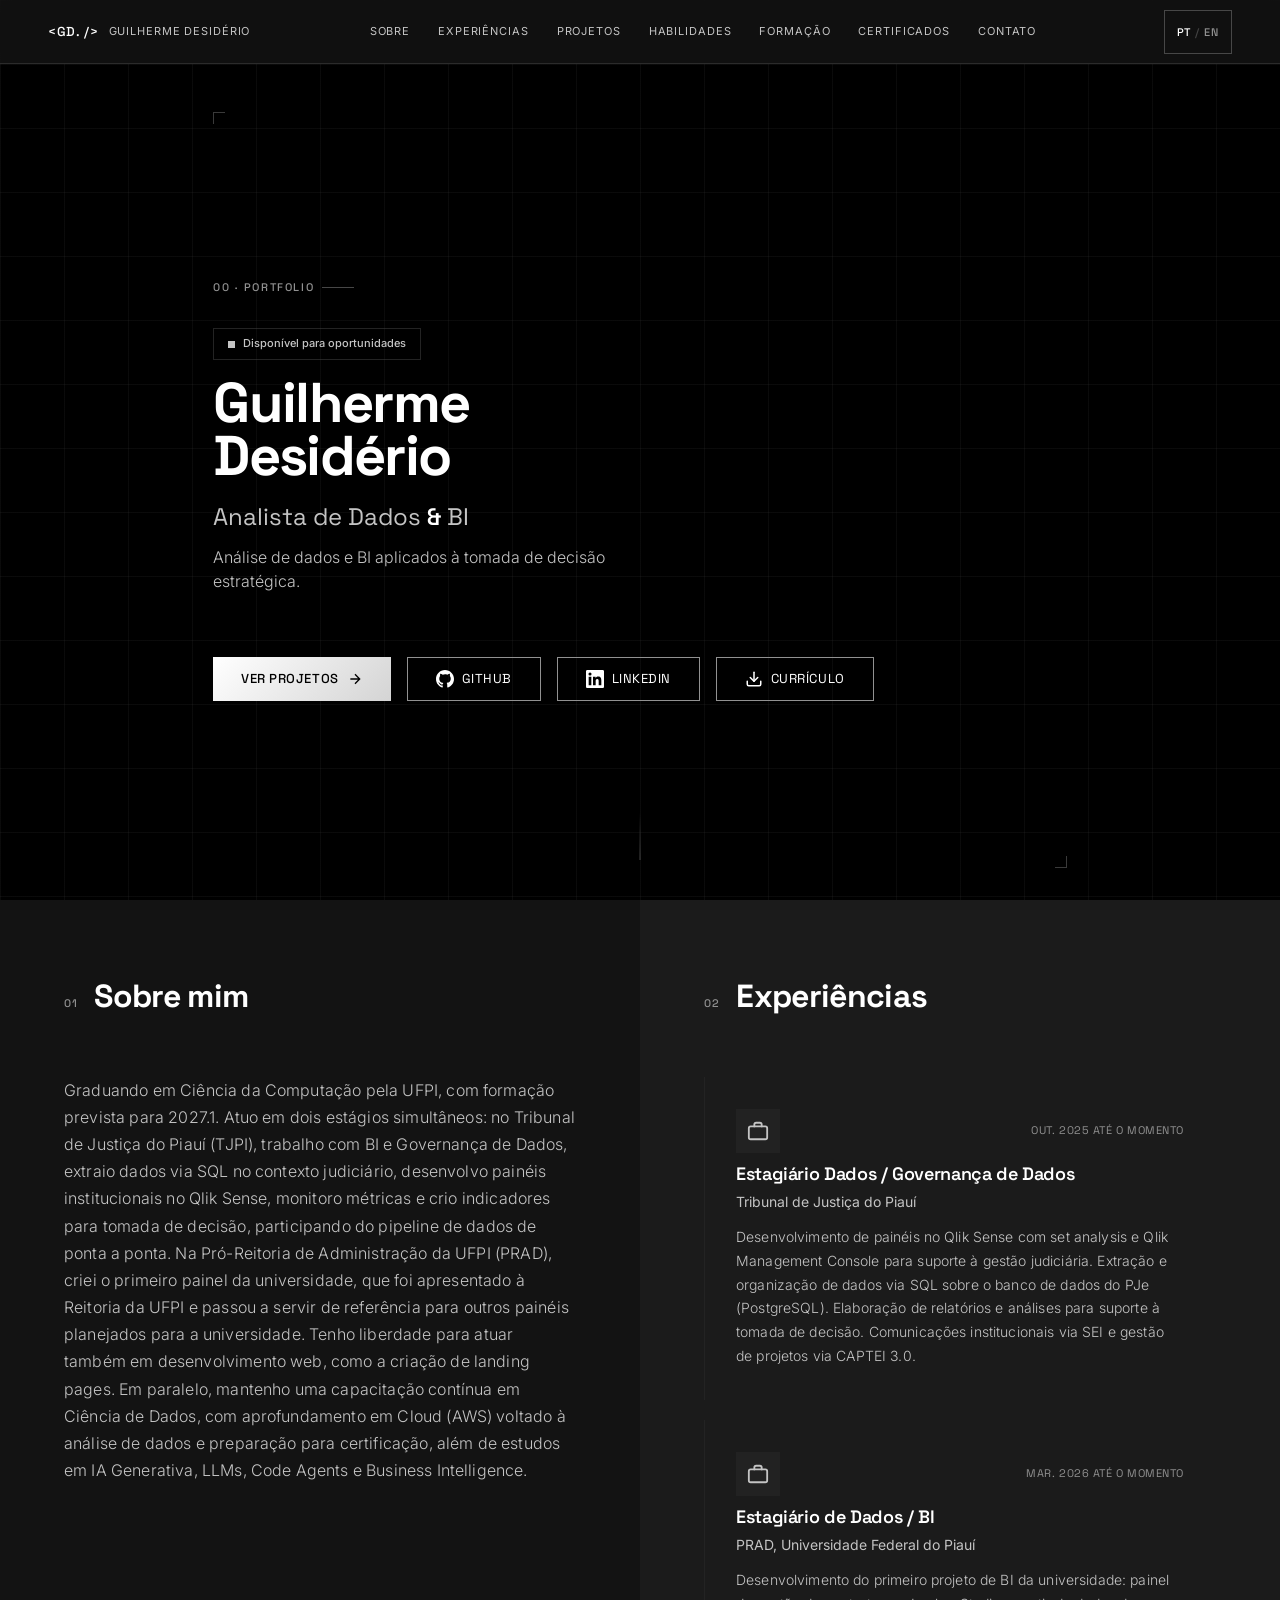
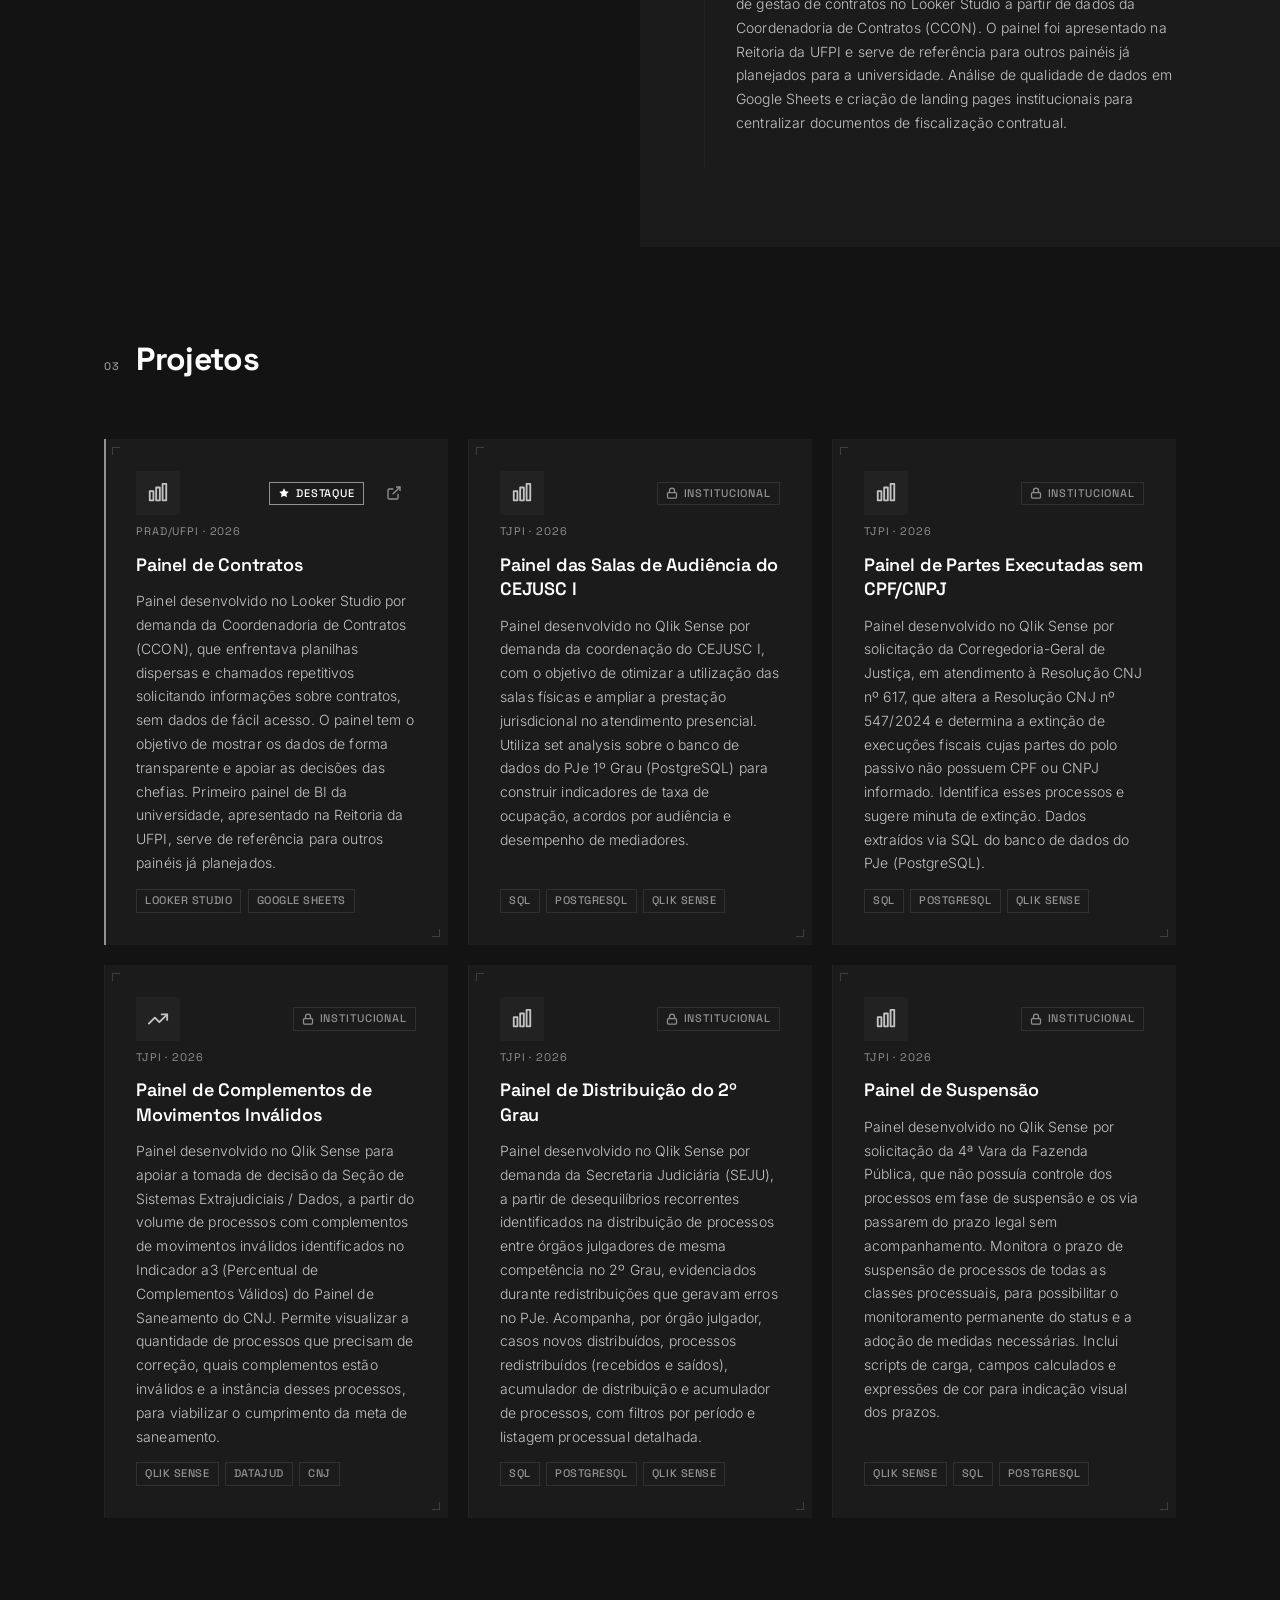
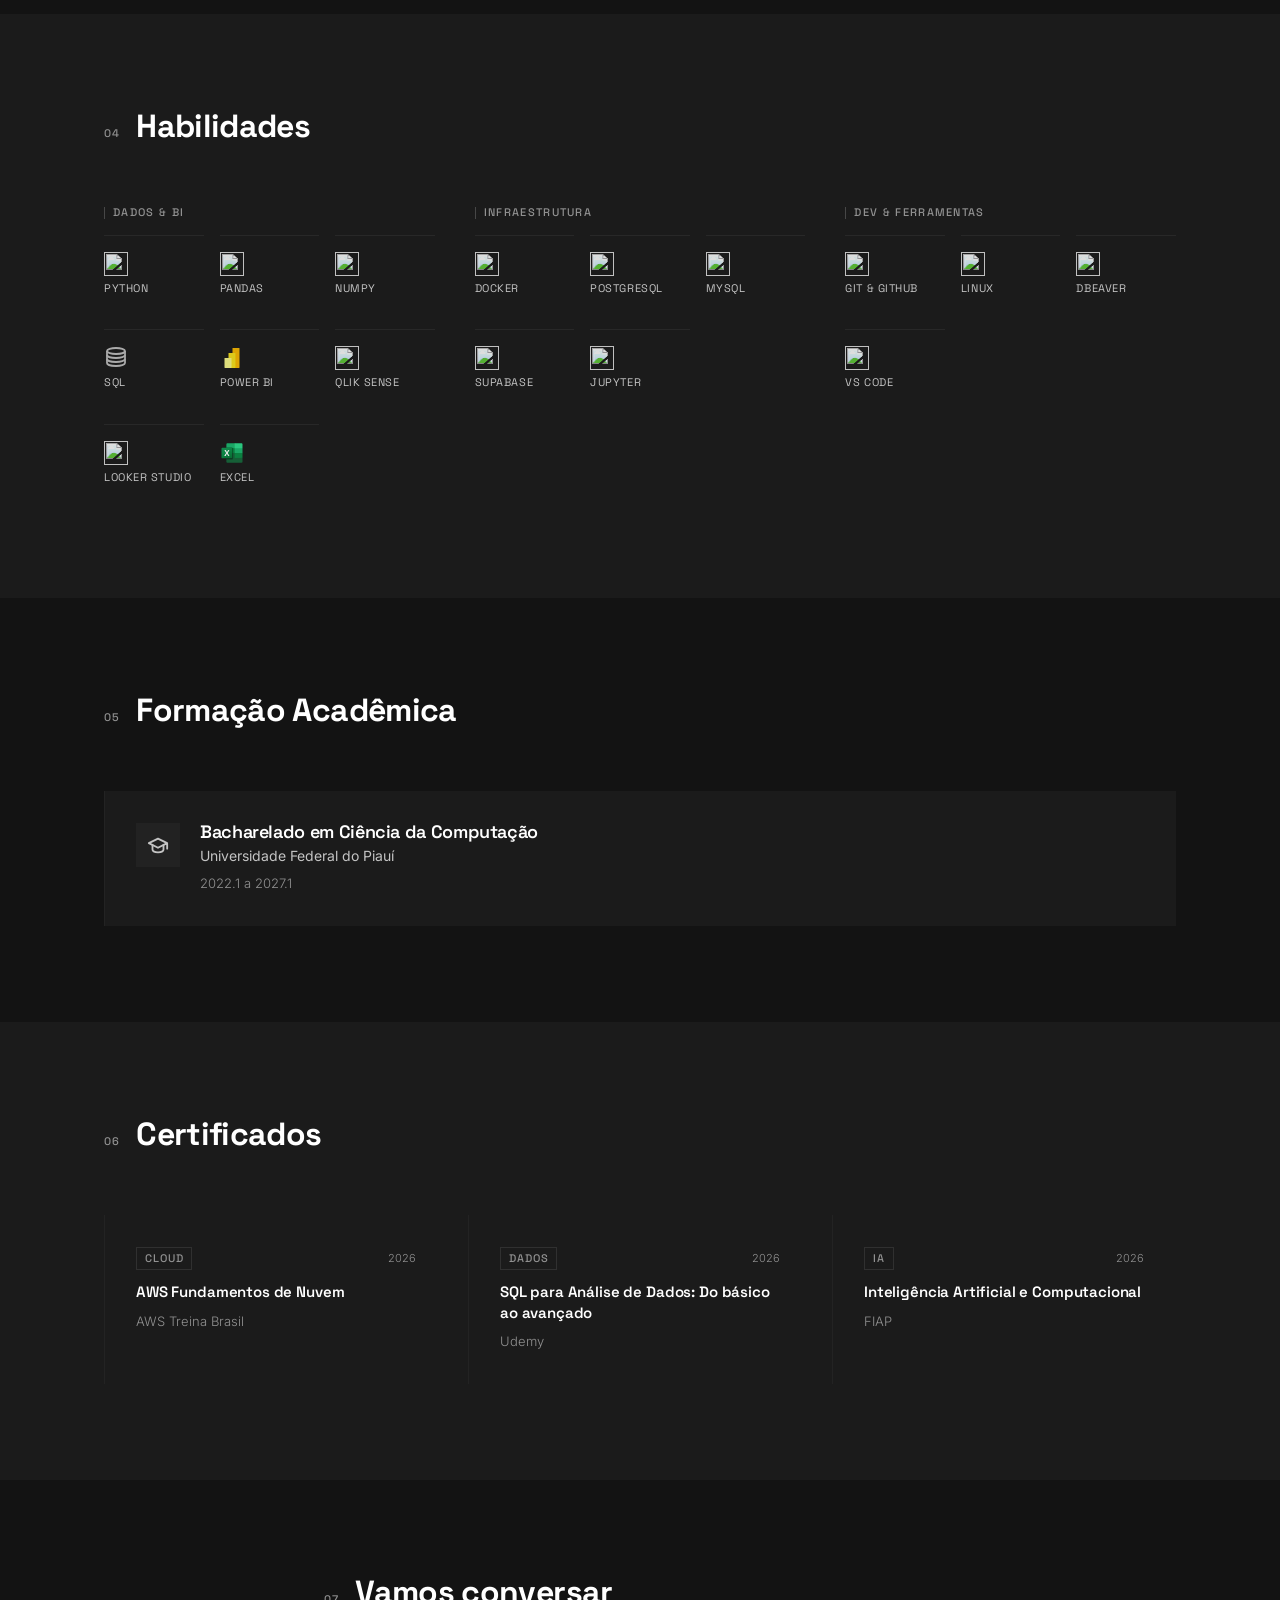
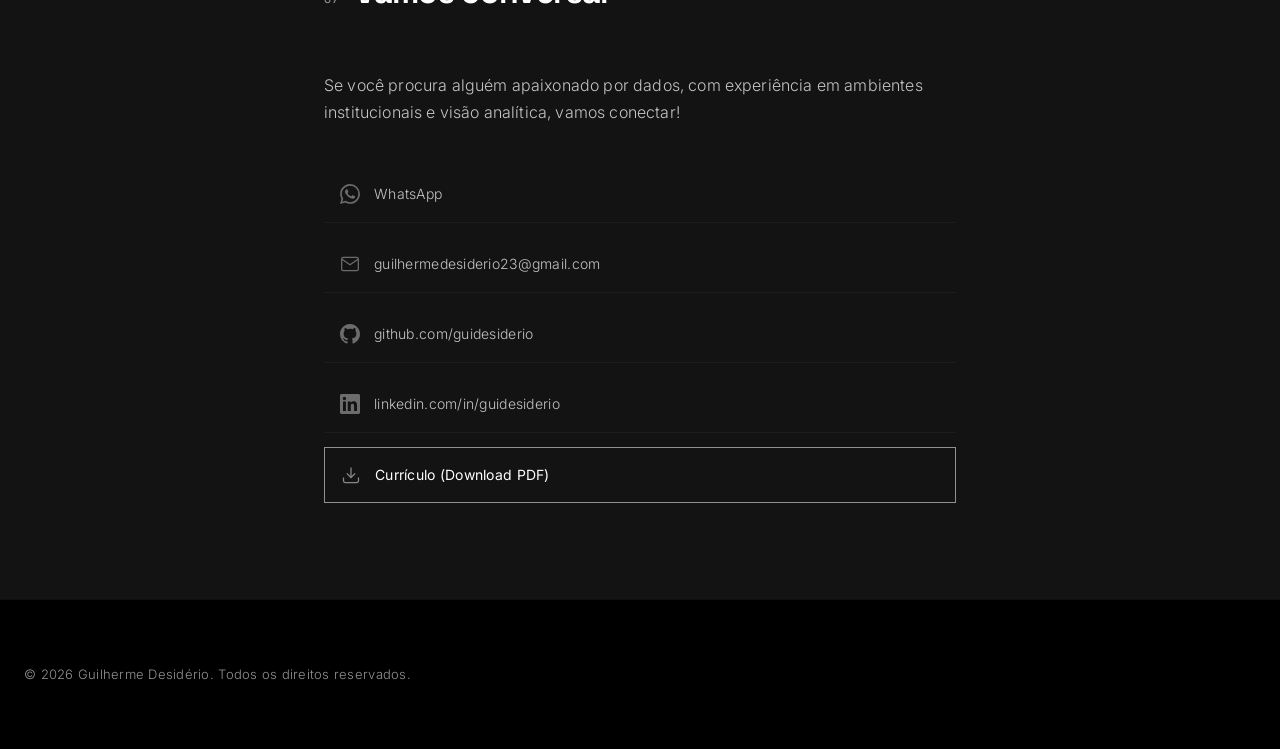
==== index.html @ ff7b204f "content: atualizar painéis, cargos e favicon; sincronizar docs - Reescreve descrições dos cards de p" ====
<!doctype html>
<html lang="pt-BR">
  <head>
    <meta charset="UTF-8" />
    <meta name="viewport" content="width=device-width, initial-scale=1.0" />
    <meta name="color-scheme" content="dark" />
    <title>Guilherme Desidério | Portfólio</title>
    <meta
      name="description"
      content="Portfólio de Guilherme Desidério, Analista de Dados & BI. Estudante de Ciência da Computação na UFPI, com experiência em SQL, Power BI, Qlik Sense, Python e Docker."
    />
    <link rel="canonical" href="https://guidesiderio.github.io" />

    <!-- Open Graph -->
    <meta property="og:type" content="website" />
    <meta property="og:url" content="https://guidesiderio.github.io" />
    <meta property="og:title" content="Guilherme Desidério, Analista de Dados & BI" />
    <meta
      property="og:description"
      content="Portfólio de Guilherme Desidério, Analista de Dados & BI. Experiência em SQL, Power BI, Qlik Sense, Python e Docker."
    />

    <!-- Twitter Card -->
    <meta name="twitter:card" content="summary" />
    <meta name="twitter:title" content="Guilherme Desidério, Analista de Dados & BI" />
    <meta
      name="twitter:description"
      content="Portfólio de Guilherme Desidério, Analista de Dados & BI. Experiência em SQL, Power BI, Qlik Sense, Python e Docker."
    />

    <link rel="icon" href="assets/icons/favicon.svg" type="image/svg+xml" />
    <link rel="stylesheet" href="style.css" />
    <noscript>
      <style>
        .reveal {
          opacity: 1 !important;
          transform: none !important;
        }
      </style>
    </noscript>
    <link rel="preconnect" href="https://fonts.googleapis.com" />
    <link rel="preconnect" href="https://fonts.gstatic.com" crossorigin />
    <link
      href="https://fonts.googleapis.com/css2?family=Space+Grotesk:wght@300;400;500;600;700&family=Inter:wght@300;400;500&display=swap"
      rel="stylesheet"
    />

    <!-- Structured Data -->
    <script type="application/ld+json">
      {
        "@context": "https://schema.org",
        "@type": "Person",
        "name": "Guilherme Desidério",
        "jobTitle": "Analista de Dados & BI",
        "url": "https://guidesiderio.github.io",
        "email": "guilhermedesiderio23@gmail.com",
        "sameAs": ["https://github.com/guidesiderio", "https://www.linkedin.com/in/guidesiderio/"]
      }
    </script>
  </head>
  <body>
    <a
      href="#main"
      class="skip-link"
      data-lang-pt="Pular para o conteúdo"
      data-lang-en="Skip to content"
    >
      Pular para o conteúdo
    </a>

    <!-- SVG SYMBOLS -->
    <svg xmlns="http://www.w3.org/2000/svg" style="display: none">
      <symbol id="icon-github" viewBox="0 0 24 24" fill="currentColor">
        <path
          d="M12 0C5.37 0 0 5.37 0 12c0 5.3 3.438 9.8 8.205 11.385.6.113.82-.258.82-.577v-2.234c-3.338.726-4.033-1.416-4.033-1.416-.546-1.387-1.333-1.756-1.333-1.756-1.089-.745.083-.729.083-.729 1.205.084 1.839 1.237 1.839 1.237 1.07 1.834 2.807 1.304 3.492.997.107-.775.418-1.305.762-1.604-2.665-.305-5.467-1.334-5.467-5.931 0-1.311.469-2.381 1.236-3.221-.124-.303-.535-1.524.117-3.176 0 0 1.008-.322 3.301 1.23A11.509 11.509 0 0 1 12 5.803c1.02.005 2.047.138 3.006.404 2.291-1.552 3.297-1.23 3.297-1.23.653 1.653.242 2.874.118 3.176.77.84 1.235 1.911 1.235 3.221 0 4.609-2.807 5.624-5.479 5.921.43.372.823 1.102.823 2.222v3.293c0 .319.192.694.801.576C20.566 21.797 24 17.3 24 12c0-6.63-5.37-12-12-12z"
        />
      </symbol>
      <symbol id="icon-linkedin" viewBox="0 0 24 24" fill="currentColor">
        <path
          d="M20.447 20.452h-3.554v-5.569c0-1.328-.027-3.037-1.852-3.037-1.853 0-2.136 1.445-2.136 2.939v5.667H9.351V9h3.414v1.561h.046c.477-.9 1.637-1.85 3.37-1.85 3.601 0 4.267 2.37 4.267 5.455v6.286zM5.337 7.433a2.062 2.062 0 0 1-2.063-2.065 2.064 2.064 0 1 1 2.063 2.065zm1.782 13.019H3.555V9h3.564v11.452zM22.225 0H1.771C.792 0 0 .774 0 1.729v20.542C0 23.227.792 24 1.771 24h20.451C23.2 24 24 23.227 24 22.271V1.729C24 .774 23.2 0 22.222 0h.003z"
        />
      </symbol>
    </svg>

    <!-- NAV -->
    <nav class="nav" role="navigation" aria-label="Navegação principal">
      <a href="#hero" class="nav-brand" aria-label="Início">
        <span class="nav-logo-text" aria-hidden="true">&lt;gd.&nbsp;/&gt;</span>
        <span class="nav-name">Guilherme Desidério</span>
      </a>

      <button
        class="nav-menu-btn"
        aria-label="Abrir menu"
        aria-expanded="false"
        aria-controls="nav-links"
      >
        <span class="hamburger" aria-hidden="true">
          <span></span>
          <span></span>
          <span></span>
        </span>
      </button>

      <ul class="nav-links" id="nav-links" role="list">
        <li><a href="#sobre" data-lang-pt="Sobre" data-lang-en="About">Sobre</a></li>
        <li>
          <a href="#experiencias" data-lang-pt="Experiências" data-lang-en="Experience">
            Experiências
          </a>
        </li>
        <li><a href="#projetos" data-lang-pt="Projetos" data-lang-en="Projects">Projetos</a></li>
        <li>
          <a href="#habilidades" data-lang-pt="Habilidades" data-lang-en="Skills">Habilidades</a>
        </li>
        <li><a href="#formacao" data-lang-pt="Formação" data-lang-en="Education">Formação</a></li>
        <li>
          <a href="#certificados" data-lang-pt="Certificados" data-lang-en="Certificates">
            Certificados
          </a>
        </li>
        <li><a href="#contato" data-lang-pt="Contato" data-lang-en="Contact">Contato</a></li>
      </ul>

      <button class="lang-toggle" aria-label="Alternar idioma" id="lang-toggle">
        <span class="lang-option active" data-lang="pt">PT</span>
        <span class="lang-separator">/</span>
        <span class="lang-option" data-lang="en">EN</span>
      </button>
    </nav>

    <div class="nav-overlay" aria-hidden="true"></div>

    <main id="main">
      <!-- HERO -->
      <section class="hero" id="hero">
        <div class="hero-content">
          <div class="viewfinder-corner viewfinder-tl" aria-hidden="true"></div>
          <div class="viewfinder-corner viewfinder-br" aria-hidden="true"></div>
          <span class="coordinate-marker">00 · PORTFOLIO</span>
          <div class="hero-badge">
            <span class="hero-badge-dot"></span>
            <span data-lang-pt="Disponível para oportunidades" data-lang-en="Open to opportunities">
              Disponível para oportunidades
            </span>
          </div>
          <h1 class="hero-name hero-title-anim">
            Guilherme
            <br />
            Desidério
          </h1>
          <p class="hero-role hero-tagline-anim">
            <span data-lang-pt="Analista de Dados" data-lang-en="Data Analyst">
              Analista de Dados
            </span>
            <span class="hero-role-sep">&amp;</span>
            BI
          </p>
          <p
            class="hero-description"
            data-lang-pt="Dados viram decisões. Eu construo o caminho entre eles."
            data-lang-en="Data becomes decisions. I build the path between them."
          >
            Análise de dados e BI aplicados à tomada de decisão estratégica.
          </p>
          <div class="hero-cta hero-actions-anim">
            <a
              href="#projetos"
              class="btn btn-primary"
              data-lang-pt="Ver projetos"
              data-lang-en="View projects"
            >
              Ver projetos
              <svg
                xmlns="http://www.w3.org/2000/svg"
                width="16"
                height="16"
                viewBox="0 0 24 24"
                fill="none"
                stroke="currentColor"
                stroke-width="2"
                aria-hidden="true"
              >
                <path d="M5 12h14M12 5l7 7-7 7" />
              </svg>
            </a>
            <a
              href="https://github.com/guidesiderio"
              target="_blank"
              rel="noopener noreferrer"
              class="btn btn-outline"
            >
              <svg xmlns="http://www.w3.org/2000/svg" width="18" height="18" aria-hidden="true">
                <use href="#icon-github" />
              </svg>
              GitHub
            </a>
            <a
              href="https://www.linkedin.com/in/guidesiderio/"
              target="_blank"
              rel="noopener noreferrer"
              class="btn btn-outline"
            >
              <svg xmlns="http://www.w3.org/2000/svg" width="18" height="18" aria-hidden="true">
                <use href="#icon-linkedin" />
              </svg>
              LinkedIn
            </a>
            <a
              href="assets/curriculum.pdf"
              download="curriculo-guilherme-desiderio.pdf"
              class="btn btn-outline"
            >
              <svg
                xmlns="http://www.w3.org/2000/svg"
                width="18"
                height="18"
                viewBox="0 0 24 24"
                fill="none"
                stroke="currentColor"
                stroke-width="2"
                stroke-linecap="round"
                stroke-linejoin="round"
                aria-hidden="true"
              >
                <path d="M21 15v4a2 2 0 0 1-2 2H5a2 2 0 0 1-2-2v-4" />
                <polyline points="7 10 12 15 17 10" />
                <line x1="12" y1="15" x2="12" y2="3" />
              </svg>
              <span data-lang-pt="Currículo" data-lang-en="Resume">Currículo</span>
            </a>
          </div>
        </div>
        <div class="hero-scroll-hint" aria-hidden="true">
          <span></span>
        </div>
      </section>

      <!-- SOBRE + EXPERIÊNCIAS (side by side) -->
      <div class="about-exp-row">
        <section class="section about-section" id="sobre">
          <div class="container">
            <div class="section-header reveal">
              <span class="section-number">01</span>
              <h2 class="section-title" data-lang-pt="Sobre mim" data-lang-en="About me">
                Sobre mim
              </h2>
            </div>
            <div class="about-grid">
              <div class="about-text reveal">
                <p
                  data-lang-pt="Graduando em Ciência da Computação pela UFPI, com formação prevista para 2027.1. Atuo em dois estágios simultâneos: no Tribunal de Justiça do Piauí (TJPI), trabalho com BI e Governança de Dados, extraio dados via SQL no contexto judiciário, desenvolvo painéis institucionais no Qlik Sense, monitoro métricas e crio indicadores para tomada de decisão, participando do pipeline de dados de ponta a ponta. Na Pró-Reitoria de Administração da UFPI (PRAD), criei o primeiro painel da universidade, que foi apresentado à Reitoria da UFPI e passou a servir de referência para outros painéis planejados para a universidade. Tenho liberdade para atuar também em desenvolvimento web, como a criação de landing pages. Em paralelo, mantenho uma capacitação contínua em Ciência de Dados, com aprofundamento em Cloud (AWS) voltado à análise de dados e preparação para certificação, além de estudos em IA Generativa, LLMs, Code Agents e Business Intelligence."
                  data-lang-en="Computer Science undergraduate at UFPI, graduating in 2027. I hold two concurrent internships: at the Piauí Court of Justice (TJPI), I work with BI and Data Governance, extracting data via SQL in the judicial context, building institutional dashboards in Qlik Sense, monitoring metrics, and creating decision-support indicators across the full data pipeline. At UFPI's Administration Office (PRAD), I built the department's first dashboard, which was presented to the UFPI Rectory and became a reference for other dashboards planned for the university. I also work on web development, including landing pages. Alongside, I continuously upskill in Data Science, with a focus on Cloud (AWS) for data analytics and certification prep, as well as studies in Generative AI, LLMs, Code Agents, and Business Intelligence."
                >
                  Graduando em Ciência da Computação pela UFPI, com formação prevista para 2027.1.
                  Atuo em dois estágios simultâneos: no Tribunal de Justiça do Piauí (TJPI),
                  trabalho com BI e Governança de Dados, extraio dados via SQL no contexto
                  judiciário, desenvolvo painéis institucionais no Qlik Sense, monitoro métricas e
                  crio indicadores para tomada de decisão, participando do pipeline de dados de
                  ponta a ponta. Na Pró-Reitoria de Administração da UFPI (PRAD), criei o primeiro
                  painel da universidade, que foi apresentado à Reitoria da UFPI e passou a servir
                  de referência para outros painéis planejados para a universidade. Tenho liberdade
                  para atuar também em desenvolvimento web, como a criação de landing pages. Em
                  paralelo, mantenho uma capacitação contínua em Ciência de Dados, com
                  aprofundamento em Cloud (AWS) voltado à análise de dados e preparação para
                  certificação, além de estudos em IA Generativa, LLMs, Code Agents e Business
                  Intelligence.
                </p>
              </div>
            </div>
          </div>
        </section>

        <section class="section section-alt exp-section" id="experiencias">
          <div class="container">
            <div class="section-header reveal">
              <span class="section-number">02</span>
              <h2 class="section-title" data-lang-pt="Experiências" data-lang-en="Experience">
                Experiências
              </h2>
            </div>
            <div class="experience-grid">
              <article class="exp-card reveal">
                <div class="exp-header">
                  <div class="exp-icon-wrap" aria-hidden="true">
                    <svg
                      width="22"
                      height="22"
                      viewBox="0 0 24 24"
                      fill="none"
                      stroke="currentColor"
                      stroke-width="2"
                      stroke-linecap="round"
                      stroke-linejoin="round"
                    >
                      <rect x="2" y="7" width="20" height="14" rx="2" ry="2" />
                      <path d="M16 7V5a2 2 0 0 0-2-2h-4a2 2 0 0 0-2 2v2" />
                    </svg>
                  </div>
                  <span class="exp-period">
                    out. 2025
                    <span data-lang-pt="até o momento" data-lang-en="to present">
                      até o momento
                    </span>
                  </span>
                </div>
                <h3
                  class="exp-role"
                  data-lang-pt="Estagiário Dados / Governança de Dados"
                  data-lang-en="Data / Data Governance Intern"
                >
                  Estagiário Dados / Governança de Dados
                </h3>
                <p
                  class="exp-company"
                  data-lang-pt="Tribunal de Justiça do Piauí"
                  data-lang-en="Court of Justice of Piauí"
                >
                  Tribunal de Justiça do Piauí
                </p>
                <p
                  class="exp-description"
                  data-lang-pt="Desenvolvimento de painéis no Qlik Sense com set analysis e Qlik Management Console para suporte à gestão judiciária. Extração e organização de dados via SQL sobre o banco de dados do PJe (PostgreSQL). Elaboração de relatórios e análises para suporte à tomada de decisão. Comunicações institucionais via SEI e gestão de projetos via CAPTEI 3.0."
                  data-lang-en="Dashboard development in Qlik Sense with set analysis and Qlik Management Console to support judicial management. Data extraction and organization via SQL on the PJe database (PostgreSQL). Report preparation and analysis to support decision-making. Institutional communications via SEI and project management via CAPTEI 3.0."
                >
                  Desenvolvimento de painéis no Qlik Sense com set analysis e Qlik Management
                  Console para suporte à gestão judiciária. Extração e organização de dados via SQL
                  sobre o banco de dados do PJe (PostgreSQL). Elaboração de relatórios e análises
                  para suporte à tomada de decisão. Comunicações institucionais via SEI e gestão de
                  projetos via CAPTEI 3.0.
                </p>
              </article>

              <article class="exp-card reveal">
                <div class="exp-header">
                  <div class="exp-icon-wrap" aria-hidden="true">
                    <svg
                      width="22"
                      height="22"
                      viewBox="0 0 24 24"
                      fill="none"
                      stroke="currentColor"
                      stroke-width="2"
                      stroke-linecap="round"
                      stroke-linejoin="round"
                    >
                      <rect x="2" y="7" width="20" height="14" rx="2" ry="2" />
                      <path d="M16 7V5a2 2 0 0 0-2-2h-4a2 2 0 0 0-2 2v2" />
                    </svg>
                  </div>
                  <span class="exp-period">
                    mar. 2026
                    <span data-lang-pt="até o momento" data-lang-en="to present">
                      até o momento
                    </span>
                  </span>
                </div>
                <h3
                  class="exp-role"
                  data-lang-pt="Estagiário de Dados / BI"
                  data-lang-en="Data / BI Intern"
                >
                  Estagiário de Dados / BI
                </h3>
                <p
                  class="exp-company"
                  data-lang-pt="PRAD, Universidade Federal do Piauí"
                  data-lang-en="PRAD, Federal University of Piauí"
                >
                  PRAD, Universidade Federal do Piauí
                </p>
                <p
                  class="exp-description"
                  data-lang-pt="Desenvolvimento do primeiro projeto de BI da universidade: painel de gestão de contratos no Looker Studio a partir de dados da Coordenadoria de Contratos (CCON). O painel foi apresentado na Reitoria da UFPI e serve de referência para outros painéis já planejados para a universidade. Análise de qualidade de dados em Google Sheets e criação de landing pages institucionais para centralizar documentos de fiscalização contratual."
                  data-lang-en="Development of the unit's first BI project: contract management dashboard in Looker Studio from Contracts Coordination (CCON) data. The dashboard was presented at the UFPI Rectory and serves as a reference for other dashboards already planned for the university. Data quality analysis in Google Sheets and creation of institutional landing pages to centralize contract oversight documents."
                >
                  Desenvolvimento do primeiro projeto de BI da universidade: painel de gestão de
                  contratos no Looker Studio a partir de dados da Coordenadoria de Contratos (CCON).
                  O painel foi apresentado na Reitoria da UFPI e serve de referência para outros
                  painéis já planejados para a universidade. Análise de qualidade de dados em Google
                  Sheets e criação de landing pages institucionais para centralizar documentos de
                  fiscalização contratual.
                </p>
              </article>
            </div>
          </div>
        </section>
      </div>

      <!-- PROJETOS -->
      <section class="section" id="projetos">
        <div class="container">
          <div class="section-header reveal">
            <span class="section-number">03</span>
            <h2 class="section-title" data-lang-pt="Projetos" data-lang-en="Projects">Projetos</h2>
          </div>
          <div class="projects-grid">
            <article class="card card--featured reveal">
              <div class="card-header">
                <div class="card-icon-wrap card-icon--green" aria-hidden="true">
                  <!-- Bar chart icon -->
                  <svg
                    width="22"
                    height="22"
                    viewBox="0 0 24 24"
                    fill="none"
                    stroke="currentColor"
                    stroke-width="2"
                    stroke-linecap="round"
                    stroke-linejoin="round"
                  >
                    <rect x="3" y="10" width="4" height="10" />
                    <rect x="10" y="6" width="4" height="14" />
                    <rect x="17" y="2" width="4" height="18" />
                  </svg>
                </div>
                <div class="card-links">
                  <span class="badge-featured">
                    <svg
                      xmlns="http://www.w3.org/2000/svg"
                      width="12"
                      height="12"
                      viewBox="0 0 24 24"
                      fill="currentColor"
                      aria-hidden="true"
                    >
                      <path
                        d="M12 2.5l2.95 5.98 6.6.96-4.77 4.65 1.13 6.57L12 17.55l-5.91 3.11 1.13-6.57L2.45 9.44l6.6-.96L12 2.5z"
                      />
                    </svg>
                    <span data-lang-pt="Destaque" data-lang-en="Featured">Destaque</span>
                  </span>
                  <a
                    href="https://ufpi.br/ccon/painel-contratos-ccon"
                    target="_blank"
                    rel="noopener noreferrer"
                    aria-label="Ver projeto"
                    class="icon-link"
                  >
                    <svg
                      xmlns="http://www.w3.org/2000/svg"
                      width="16"
                      height="16"
                      viewBox="0 0 24 24"
                      fill="none"
                      stroke="currentColor"
                      stroke-width="2"
                      aria-hidden="true"
                    >
                      <path d="M18 13v6a2 2 0 0 1-2 2H5a2 2 0 0 1-2-2V8a2 2 0 0 1 2-2h6" />
                      <polyline points="15 3 21 3 21 9" />
                      <line x1="10" y1="14" x2="21" y2="3" />
                    </svg>
                  </a>
                </div>
              </div>
              <p class="card-institution">PRAD/UFPI · 2026</p>
              <h3
                class="card-title"
                data-lang-pt="Painel de Contratos"
                data-lang-en="CCON Contracts Panel"
              >
                Painel de Contratos
              </h3>
              <p
                class="card-description"
                data-lang-pt="Painel desenvolvido no Looker Studio por demanda da Coordenadoria de Contratos (CCON), que enfrentava planilhas dispersas e chamados repetitivos solicitando informações sobre contratos, sem dados de fácil acesso. O painel tem o objetivo de mostrar os dados de forma transparente e apoiar as decisões das chefias. Primeiro painel de BI da universidade, apresentado na Reitoria da UFPI, serve de referência para outros painéis já planejados."
                data-lang-en="Dashboard built in Looker Studio from data of the Contracts Coordination (CCON), the university's first BI panel. Presented at the UFPI Rectory, it serves as a reference for other dashboards already planned for the university, which will follow the same standard."
              >
                Painel desenvolvido no Looker Studio por demanda da Coordenadoria de Contratos
                (CCON), que enfrentava planilhas dispersas e chamados repetitivos solicitando
                informações sobre contratos, sem dados de fácil acesso. O painel tem o objetivo de
                mostrar os dados de forma transparente e apoiar as decisões das chefias. Primeiro
                painel de BI da universidade, apresentado na Reitoria da UFPI, serve de referência
                para outros painéis já planejados.
              </p>
              <div class="card-tags">
                <span class="tag">Looker Studio</span>
                <span class="tag">Google Sheets</span>
              </div>
              <div class="corner-tl" aria-hidden="true"></div>
              <div class="corner-br" aria-hidden="true"></div>
            </article>

            <!-- DESATIVADO (manter para reativação futura): Docker Data Pipeline
            <article class="card reveal">
              <div class="card-header">
                <div class="card-icon-wrap card-icon--blue" aria-hidden="true">
                  [Docker icon]
                  <svg width="22" height="22" viewBox="0 0 24 24" fill="currentColor">
                    <path
                      d="M13.983 11.078h2.119a.186.186 0 0 0 .186-.185V9.006a.186.186 0 0 0-.186-.186h-2.119a.185.185 0 0 0-.185.185v1.888c0 .102.083.185.185.185m-2.954-5.43h2.118a.186.186 0 0 0 .186-.186V3.574a.186.186 0 0 0-.186-.185h-2.118a.185.185 0 0 0-.185.185v1.888c0 .102.082.185.185.185m0 2.716h2.118a.187.187 0 0 0 .186-.186V6.29a.186.186 0 0 0-.186-.185h-2.118a.185.185 0 0 0-.185.185v1.887c0 .102.082.185.185.186m-2.93 0h2.12a.186.186 0 0 0 .184-.186V6.29a.185.185 0 0 0-.185-.185H8.1a.185.185 0 0 0-.185.185v1.887c0 .102.083.185.185.186m-2.964 0h2.119a.186.186 0 0 0 .185-.186V6.29a.185.185 0 0 0-.185-.185H5.136a.186.186 0 0 0-.186.185v1.887c0 .102.084.185.186.186m5.893 2.715h2.118a.186.186 0 0 0 .186-.185V9.006a.186.186 0 0 0-.186-.186h-2.118a.185.185 0 0 0-.185.185v1.888c0 .102.082.185.185.185m-2.93 0h2.12a.185.185 0 0 0 .184-.185V9.006a.185.185 0 0 0-.184-.186h-2.12a.185.185 0 0 0-.184.185v1.888c0 .102.083.185.185.185m-2.964 0h2.119a.185.185 0 0 0 .185-.185V9.006a.185.185 0 0 0-.184-.186h-2.12a.186.186 0 0 0-.186.185v1.888c0 .102.084.185.186.185m-2.92 0h2.12a.185.185 0 0 0 .184-.185V9.006a.185.185 0 0 0-.184-.186h-2.12a.185.185 0 0 0-.185.185v1.888c0 .102.083.185.185.185M23.763 9.89c-.065-.051-.672-.51-1.954-.51-.338.001-.676.03-1.01.087-.248-1.7-1.653-2.53-1.716-2.566l-.344-.199-.226.327c-.284.438-.49.922-.612 1.43-.23.97-.09 1.882.403 2.661-.595.332-1.55.413-1.744.42H.751a.751.751 0 0 0-.75.748 11.376 11.376 0 0 0 .692 4.062c.545 1.428 1.355 2.48 2.41 3.124 1.18.723 3.1 1.137 5.275 1.137.983.003 1.963-.086 2.93-.266a12.248 12.248 0 0 0 3.823-1.389c.98-.567 1.86-1.288 2.61-2.136 1.252-1.418 1.998-2.997 2.553-4.4h.221c1.372 0 2.215-.549 2.68-1.009.309-.293.55-.65.707-1.046l.098-.288Z"
                    />
                  </svg>
                </div>
                <div class="card-links">
                  <a
                    href="https://github.com/guidesiderio/docker-data-project"
                    target="_blank"
                    rel="noopener noreferrer"
                    aria-label="Ver código no GitHub"
                    class="icon-link"
                  >
                    <svg
                      xmlns="http://www.w3.org/2000/svg"
                      width="16"
                      height="16"
                      viewBox="0 0 24 24"
                      fill="none"
                      stroke="currentColor"
                      stroke-width="2"
                      aria-hidden="true"
                    >
                      <path
                        d="M9 19c-5 1.5-5-2.5-7-3m14 6v-3.87a3.37 3.37 0 0 0-.94-2.61c3.14-.35 6.44-1.54 6.44-7A5.44 5.44 0 0 0 20 4.77 5.07 5.07 0 0 0 19.91 1S18.73.65 16 2.48a13.38 13.38 0 0 0-7 0C6.27.65 5.09 1 5.09 1A5.07 5.07 0 0 0 5 4.77a5.44 5.44 0 0 0-1.5 3.78c0 5.42 3.3 6.61 6.44 7A3.37 3.37 0 0 0 9 18.13V22"
                      />
                    </svg>
                  </a>
                </div>
              </div>
              <p
                class="card-institution"
                data-lang-pt="Pessoal · 2026"
                data-lang-en="Personal · 2026"
              >
                Pessoal · 2026
              </p>
              <h3 class="card-title">Docker Data Pipeline</h3>
              <p
                class="card-description"
                data-lang-pt="Pipeline ETL containerizado com Docker, Python e PostgreSQL. Extração, transformação e carga de dados com Pandas e SQLAlchemy, orquestrado via Jupyter Notebook."
                data-lang-en="Containerized ETL pipeline with Docker, Python, and PostgreSQL. Data extraction, transformation, and loading with Pandas and SQLAlchemy, orchestrated via Jupyter Notebook."
              >
                Pipeline ETL containerizado com Docker, Python e PostgreSQL. Extração, transformação
                e carga de dados com Pandas e SQLAlchemy, orquestrado via Jupyter Notebook.
              </p>
              <div class="card-tags">
                <span class="tag">Python</span>
                <span class="tag">Pandas</span>
                <span class="tag">SQLAlchemy</span>
                <span class="tag">PostgreSQL</span>
                <span class="tag">Docker</span>
                <span class="tag">Jupyter</span>
              </div>
              <div class="corner-tl" aria-hidden="true"></div>
              <div class="corner-br" aria-hidden="true"></div>
            </article>
            -->

            <article class="card reveal">
              <div class="card-header">
                <div class="card-icon-wrap card-icon--violet" aria-hidden="true">
                  <!-- Bar chart icon -->
                  <svg
                    width="22"
                    height="22"
                    viewBox="0 0 24 24"
                    fill="none"
                    stroke="currentColor"
                    stroke-width="2"
                    stroke-linecap="round"
                    stroke-linejoin="round"
                  >
                    <rect x="3" y="10" width="4" height="10" />
                    <rect x="10" y="6" width="4" height="14" />
                    <rect x="17" y="2" width="4" height="18" />
                  </svg>
                </div>
                <div class="card-links">
                  <span class="badge-private">
                    <svg
                      xmlns="http://www.w3.org/2000/svg"
                      width="12"
                      height="12"
                      viewBox="0 0 24 24"
                      fill="none"
                      stroke="currentColor"
                      stroke-width="2.5"
                      aria-hidden="true"
                    >
                      <rect x="3" y="11" width="18" height="11" rx="2" ry="2" />
                      <path d="M7 11V7a5 5 0 0 1 10 0v4" />
                    </svg>
                    <span data-lang-pt="Institucional" data-lang-en="Institutional">
                      Institucional
                    </span>
                  </span>
                </div>
              </div>
              <p class="card-institution">TJPI · 2026</p>
              <h3
                class="card-title"
                data-lang-pt="Painel das Salas de Audiência do CEJUSC I"
                data-lang-en="Hearing Room Dashboard CEJUSC I"
              >
                Painel das Salas de Audiência do CEJUSC I
              </h3>
              <p
                class="card-description"
                data-lang-pt="Painel desenvolvido no Qlik Sense por demanda da coordenação do CEJUSC I, com o objetivo de otimizar a utilização das salas físicas e ampliar a prestação jurisdicional no atendimento presencial. Utiliza set analysis sobre o banco de dados do PJe 1º Grau (PostgreSQL) para construir indicadores de taxa de ocupação, acordos por audiência e desempenho de mediadores."
                data-lang-en="Dashboard built in Qlik Sense to monitor in-person and virtual room occupancy at CEJUSC I. Uses set analysis on the PJe 1st Instance database (PostgreSQL) to build occupancy rate indicators, agreements per hearing, and mediator performance metrics. Originated from the CEJUSC I coordination to optimize physical room usage."
              >
                Painel desenvolvido no Qlik Sense por demanda da coordenação do CEJUSC I, com o
                objetivo de otimizar a utilização das salas físicas e ampliar a prestação
                jurisdicional no atendimento presencial. Utiliza set analysis sobre o banco de dados
                do PJe 1º Grau (PostgreSQL) para construir indicadores de taxa de ocupação, acordos
                por audiência e desempenho de mediadores.
              </p>
              <div class="card-tags">
                <span class="tag">SQL</span>
                <span class="tag">PostgreSQL</span>
                <span class="tag">Qlik Sense</span>
              </div>
              <div class="corner-tl" aria-hidden="true"></div>
              <div class="corner-br" aria-hidden="true"></div>
            </article>

            <article class="card reveal">
              <div class="card-header">
                <div class="card-icon-wrap card-icon--green" aria-hidden="true">
                  <!-- Bar chart icon -->
                  <svg
                    width="22"
                    height="22"
                    viewBox="0 0 24 24"
                    fill="none"
                    stroke="currentColor"
                    stroke-width="2"
                    stroke-linecap="round"
                    stroke-linejoin="round"
                  >
                    <rect x="3" y="10" width="4" height="10" />
                    <rect x="10" y="6" width="4" height="14" />
                    <rect x="17" y="2" width="4" height="18" />
                  </svg>
                </div>
                <div class="card-links">
                  <span class="badge-private">
                    <svg
                      xmlns="http://www.w3.org/2000/svg"
                      width="12"
                      height="12"
                      viewBox="0 0 24 24"
                      fill="none"
                      stroke="currentColor"
                      stroke-width="2.5"
                      aria-hidden="true"
                    >
                      <rect x="3" y="11" width="18" height="11" rx="2" ry="2" />
                      <path d="M7 11V7a5 5 0 0 1 10 0v4" />
                    </svg>
                    <span data-lang-pt="Institucional" data-lang-en="Institutional">
                      Institucional
                    </span>
                  </span>
                </div>
              </div>
              <p class="card-institution">TJPI · 2026</p>
              <h3
                class="card-title"
                data-lang-pt="Painel de Partes Executadas sem CPF/CNPJ"
                data-lang-en="Dashboard of Parties without CPF/CNPJ"
              >
                Painel de Partes Executadas sem CPF/CNPJ
              </h3>
              <p
                class="card-description"
                data-lang-pt="Painel desenvolvido no Qlik Sense por solicitação da Corregedoria-Geral de Justiça, em atendimento à Resolução CNJ nº 617, que altera a Resolução CNJ nº 547/2024 e determina a extinção de execuções fiscais cujas partes do polo passivo não possuem CPF ou CNPJ informado. Identifica esses processos e sugere minuta de extinção. Dados extraídos via SQL do banco de dados do PJe (PostgreSQL)."
                data-lang-en="Dashboard built in Qlik Sense upon formal request from the General Inspectorate of Justice. Identifies tax enforcement cases without CPF or CNPJ of the defendants and, in such cases, suggests a draft for case dismissal. Data extracted via SQL from the PJe database (PostgreSQL)."
              >
                Painel desenvolvido no Qlik Sense por solicitação da Corregedoria-Geral de Justiça,
                em atendimento à Resolução CNJ nº 617, que altera a Resolução CNJ nº 547/2024 e
                determina a extinção de execuções fiscais cujas partes do polo passivo não possuem
                CPF ou CNPJ informado. Identifica esses processos e sugere minuta de extinção. Dados
                extraídos via SQL do banco de dados do PJe (PostgreSQL).
              </p>
              <div class="card-tags">
                <span class="tag">SQL</span>
                <span class="tag">PostgreSQL</span>
                <span class="tag">Qlik Sense</span>
              </div>
              <div class="corner-tl" aria-hidden="true"></div>
              <div class="corner-br" aria-hidden="true"></div>
            </article>

            <article class="card reveal">
              <div class="card-header">
                <div class="card-icon-wrap card-icon--violet" aria-hidden="true">
                  <!-- Check/data icon -->
                  <svg
                    width="22"
                    height="22"
                    viewBox="0 0 24 24"
                    fill="none"
                    stroke="currentColor"
                    stroke-width="2"
                    stroke-linecap="round"
                    stroke-linejoin="round"
                  >
                    <polyline points="22 7 13.5 15.5 8.5 10.5 2 17" />
                    <polyline points="16 7 22 7 22 13" />
                  </svg>
                </div>
                <div class="card-links">
                  <span class="badge-private">
                    <svg
                      xmlns="http://www.w3.org/2000/svg"
                      width="12"
                      height="12"
                      viewBox="0 0 24 24"
                      fill="none"
                      stroke="currentColor"
                      stroke-width="2.5"
                      aria-hidden="true"
                    >
                      <rect x="3" y="11" width="18" height="11" rx="2" ry="2" />
                      <path d="M7 11V7a5 5 0 0 1 10 0v4" />
                    </svg>
                    <span data-lang-pt="Institucional" data-lang-en="Institutional">
                      Institucional
                    </span>
                  </span>
                </div>
              </div>
              <p class="card-institution">TJPI · 2026</p>
              <h3
                class="card-title"
                data-lang-pt="Painel de Complementos de Movimentos Inválidos"
                data-lang-en="Invalid Movement Complements Dashboard"
              >
                Painel de Complementos de Movimentos Inválidos
              </h3>
              <p
                class="card-description"
                data-lang-pt="Painel desenvolvido no Qlik Sense para apoiar a tomada de decisão da Seção de Sistemas Extrajudiciais / Dados, a partir do volume de processos com complementos de movimentos inválidos identificados no Indicador a3 (Percentual de Complementos Válidos) do Painel de Saneamento do CNJ. Permite visualizar a quantidade de processos que precisam de correção, quais complementos estão inválidos e a instância desses processos, para viabilizar o cumprimento da meta de saneamento."
                data-lang-en="Dashboard for monitoring data quality sent to DataJud, focusing on Indicator a3 (Valid Complements Percentage) from the National Council of Justice (CNJ) Sanitation Panel. Helps identify inconsistencies and supports decision-making for correcting cases with invalid movement complements."
              >
                Painel desenvolvido no Qlik Sense para apoiar a tomada de decisão da Seção de
                Sistemas Extrajudiciais / Dados, a partir do volume de processos com complementos de
                movimentos inválidos identificados no Indicador a3 (Percentual de Complementos
                Válidos) do Painel de Saneamento do CNJ. Permite visualizar a quantidade de
                processos que precisam de correção, quais complementos estão inválidos e a instância
                desses processos, para viabilizar o cumprimento da meta de saneamento.
              </p>
              <div class="card-tags">
                <span class="tag">Qlik Sense</span>
                <span class="tag">DataJud</span>
                <span class="tag">CNJ</span>
              </div>
              <div class="corner-tl" aria-hidden="true"></div>
              <div class="corner-br" aria-hidden="true"></div>
            </article>

            <!-- DESATIVADO (manter para reativação futura): Maleta Digital da Fiscalização
            <article class="card reveal">
              <div class="card-header">
                <div class="card-icon-wrap card-icon--green" aria-hidden="true">
                  [Briefcase/folder icon]
                  <svg
                    width="22"
                    height="22"
                    viewBox="0 0 24 24"
                    fill="none"
                    stroke="currentColor"
                    stroke-width="2"
                    stroke-linecap="round"
                    stroke-linejoin="round"
                  >
                    <rect x="2" y="7" width="20" height="14" rx="2" ry="2" />
                    <path d="M16 7V5a2 2 0 0 0-2-2h-4a2 2 0 0 0-2 2v2" />
                  </svg>
                </div>
                <div class="card-links">
                  <a
                    href="https://maleta-digital-da-fiscalizacao.vercel.app/"
                    target="_blank"
                    rel="noopener noreferrer"
                    aria-label="Ver projeto"
                    class="icon-link"
                  >
                    <svg
                      xmlns="http://www.w3.org/2000/svg"
                      width="16"
                      height="16"
                      viewBox="0 0 24 24"
                      fill="none"
                      stroke="currentColor"
                      stroke-width="2"
                      aria-hidden="true"
                    >
                      <path d="M18 13v6a2 2 0 0 1-2 2H5a2 2 0 0 1-2-2V8a2 2 0 0 1 2-2h6" />
                      <polyline points="15 3 21 3 21 9" />
                      <line x1="10" y1="14" x2="21" y2="3" />
                    </svg>
                  </a>
                </div>
              </div>
              <p class="card-institution">PRAD/UFPI · 2026</p>
              <h3
                class="card-title"
                data-lang-pt="Maleta Digital da Fiscalização"
                data-lang-en="Digital Inspection Briefcase"
              >
                Maleta Digital da Fiscalização
              </h3>
              <p
                class="card-description"
                data-lang-pt="Site institucional desenvolvido para a Coordenadoria de Contratos (CCON) da PRAD/UFPI. Interface com UI de maleta 3D e navegação por pastas para centralizar documentos normativos utilizados no dia a dia da fiscalização contratual (legislação, portarias, resoluções e fluxos de procedimentos) que ficavam dispersos em sites de difícil acesso."
                data-lang-en="Institutional website developed for the Contracts Coordination (CCON) at PRAD/UFPI. Features a 3D briefcase UI with folder navigation to centralize regulatory documents used in daily contract oversight (legislation, ordinances, resolutions, and procedural flows) previously scattered across hard-to-access websites."
              >
                Site institucional desenvolvido para a Coordenadoria de Contratos (CCON) da
                PRAD/UFPI. Interface com UI de maleta 3D e navegação por pastas para centralizar
                documentos normativos utilizados no dia a dia da fiscalização contratual
                (legislação, portarias, resoluções e fluxos de procedimentos) que ficavam dispersos
                em sites de difícil acesso.
              </p>
              <div class="card-tags">
                <span class="tag">HTML</span>
                <span class="tag">CSS</span>
                <span class="tag">JavaScript</span>
              </div>
              <div class="corner-tl" aria-hidden="true"></div>
              <div class="corner-br" aria-hidden="true"></div>
            </article>
            -->

            <article class="card reveal">
              <div class="card-header">
                <div class="card-icon-wrap card-icon--violet" aria-hidden="true">
                  <!-- Bar chart icon -->
                  <svg
                    width="22"
                    height="22"
                    viewBox="0 0 24 24"
                    fill="none"
                    stroke="currentColor"
                    stroke-width="2"
                    stroke-linecap="round"
                    stroke-linejoin="round"
                  >
                    <rect x="3" y="10" width="4" height="10" />
                    <rect x="10" y="6" width="4" height="14" />
                    <rect x="17" y="2" width="4" height="18" />
                  </svg>
                </div>
                <div class="card-links">
                  <span class="badge-private">
                    <svg
                      xmlns="http://www.w3.org/2000/svg"
                      width="12"
                      height="12"
                      viewBox="0 0 24 24"
                      fill="none"
                      stroke="currentColor"
                      stroke-width="2.5"
                      aria-hidden="true"
                    >
                      <rect x="3" y="11" width="18" height="11" rx="2" ry="2" />
                      <path d="M7 11V7a5 5 0 0 1 10 0v4" />
                    </svg>
                    <span data-lang-pt="Institucional" data-lang-en="Institutional">
                      Institucional
                    </span>
                  </span>
                </div>
              </div>
              <p class="card-institution">TJPI · 2026</p>
              <h3
                class="card-title"
                data-lang-pt="Painel de Distribuição do 2º Grau"
                data-lang-en="Second Instance Distribution Panel"
              >
                Painel de Distribuição do 2º Grau
              </h3>
              <p
                class="card-description"
                data-lang-pt="Painel desenvolvido no Qlik Sense por demanda da Secretaria Judiciária (SEJU), a partir de desequilíbrios recorrentes identificados na distribuição de processos entre órgãos julgadores de mesma competência no 2º Grau, evidenciados durante redistribuições que geravam erros no PJe. Acompanha, por órgão julgador, casos novos distribuídos, processos redistribuídos (recebidos e saídos), acumulador de distribuição (RN371 do PJe) e acumulador de processos, com filtros por período e listagem processual detalhada. Uso interno, em razão do sigilo dos dados de acumuladores."
                data-lang-en="Panel built in Qlik Sense at the request of the Judicial Secretariat (SEJU), prompted by recurring imbalances identified in case distribution among judging bodies of the same jurisdiction in the Second Instance, evidenced during redistributions that caused errors in PJe. It tracks, per judging body, new distributed cases, redistributed cases (received and outgoing), the distribution accumulator and the case accumulator, with period filters and a detailed case listing."
              >
                Painel desenvolvido no Qlik Sense por demanda da Secretaria Judiciária (SEJU), a
                partir de desequilíbrios recorrentes identificados na distribuição de processos
                entre órgãos julgadores de mesma competência no 2º Grau, evidenciados durante
                redistribuições que geravam erros no PJe. Acompanha, por órgão julgador, casos novos
                distribuídos, processos redistribuídos (recebidos e saídos), acumulador de
                distribuição e acumulador de processos, com filtros por período e listagem
                processual detalhada.
              </p>
              <div class="card-tags">
                <span class="tag">SQL</span>
                <span class="tag">PostgreSQL</span>
                <span class="tag">Qlik Sense</span>
              </div>
              <div class="corner-tl" aria-hidden="true"></div>
              <div class="corner-br" aria-hidden="true"></div>
            </article>

            <article class="card reveal">
              <div class="card-header">
                <div class="card-icon-wrap card-icon--blue" aria-hidden="true">
                  <!-- Bar chart icon -->
                  <svg
                    width="22"
                    height="22"
                    viewBox="0 0 24 24"
                    fill="none"
                    stroke="currentColor"
                    stroke-width="2"
                    stroke-linecap="round"
                    stroke-linejoin="round"
                  >
                    <rect x="3" y="10" width="4" height="10" />
                    <rect x="10" y="6" width="4" height="14" />
                    <rect x="17" y="2" width="4" height="18" />
                  </svg>
                </div>
                <div class="card-links">
                  <span class="badge-private">
                    <svg
                      xmlns="http://www.w3.org/2000/svg"
                      width="12"
                      height="12"
                      viewBox="0 0 24 24"
                      fill="none"
                      stroke="currentColor"
                      stroke-width="2.5"
                      aria-hidden="true"
                    >
                      <rect x="3" y="11" width="18" height="11" rx="2" ry="2" />
                      <path d="M7 11V7a5 5 0 0 1 10 0v4" />
                    </svg>
                    <span data-lang-pt="Institucional" data-lang-en="Institutional">
                      Institucional
                    </span>
                  </span>
                </div>
              </div>
              <p class="card-institution">TJPI · 2026</p>
              <h3
                class="card-title"
                data-lang-pt="Painel de Suspensão"
                data-lang-en="Suspension Panel"
              >
                Painel de Suspensão
              </h3>
              <p
                class="card-description"
                data-lang-pt="Painel desenvolvido no Qlik Sense por solicitação da 4ª Vara da Fazenda Pública, que não possuía controle dos processos em fase de suspensão e os via passarem do prazo legal sem acompanhamento. Monitora o prazo de suspensão de processos de todas as classes processuais, para possibilitar o monitoramento permanente do status e a adoção de medidas necessárias. Inclui scripts de carga, campos calculados e expressões de cor para indicação visual dos prazos."
                data-lang-en="Panel built in Qlik Sense to monitor the suspension deadline of cases across all procedural classes, aiming to optimize the case flow and ensure tracking of cases in this phase. It includes load scripts, calculated fields and color expressions for visual indication of deadlines."
              >
                Painel desenvolvido no Qlik Sense por solicitação da 4ª Vara da Fazenda Pública, que
                não possuía controle dos processos em fase de suspensão e os via passarem do prazo
                legal sem acompanhamento. Monitora o prazo de suspensão de processos de todas as
                classes processuais, para possibilitar o monitoramento permanente do status e a
                adoção de medidas necessárias. Inclui scripts de carga, campos calculados e
                expressões de cor para indicação visual dos prazos.
              </p>
              <div class="card-tags">
                <span class="tag">Qlik Sense</span>
                <span class="tag">SQL</span>
                <span class="tag">PostgreSQL</span>
              </div>
              <div class="corner-tl" aria-hidden="true"></div>
              <div class="corner-br" aria-hidden="true"></div>
            </article>
          </div>
        </div>
      </section>

      <!-- HABILIDADES -->
      <section class="section section-alt" id="habilidades">
        <div class="container">
          <div class="section-header reveal">
            <span class="section-number">04</span>
            <h2 class="section-title" data-lang-pt="Habilidades" data-lang-en="Skills">
              Habilidades
            </h2>
          </div>
          <div class="skills-wrapper">
            <div class="skills-group reveal">
              <h3
                class="skills-group-title"
                data-lang-pt="Dados &amp; BI"
                data-lang-en="Data &amp; BI"
              >
                Dados &amp; BI
              </h3>
              <div class="skills-list">
                <span class="skill-pill">
                  <img
                    src="https://cdn.simpleicons.org/python"
                    width="20"
                    height="20"
                    alt=""
                    aria-hidden="true"
                    loading="lazy"
                    class="skill-icon"
                  />
                  Python
                </span>
                <span class="skill-pill">
                  <img
                    src="https://cdn.simpleicons.org/pandas"
                    width="20"
                    height="20"
                    alt=""
                    aria-hidden="true"
                    loading="lazy"
                    class="skill-icon"
                  />
                  Pandas
                </span>
                <span class="skill-pill">
                  <img
                    src="https://cdn.simpleicons.org/numpy"
                    width="20"
                    height="20"
                    alt=""
                    aria-hidden="true"
                    loading="lazy"
                    class="skill-icon"
                  />
                  NumPy
                </span>
                <span class="skill-pill">
                  <svg
                    class="skill-icon"
                    width="20"
                    height="20"
                    viewBox="0 0 24 24"
                    fill="none"
                    stroke="currentColor"
                    stroke-width="1.8"
                    aria-hidden="true"
                  >
                    <ellipse cx="12" cy="5" rx="9" ry="3" />
                    <path d="M3 5v4c0 1.66 4.03 3 9 3s9-1.34 9-3V5" />
                    <path d="M3 9v4c0 1.66 4.03 3 9 3s9-1.34 9-3V9" />
                    <path d="M3 13v4c0 1.66 4.03 3 9 3s9-1.34 9-3v-4" />
                  </svg>
                  SQL
                </span>
                <span class="skill-pill">
                  <img
                    src="assets/icons/power-bi.svg"
                    width="20"
                    height="20"
                    alt=""
                    aria-hidden="true"
                    loading="lazy"
                    class="skill-icon"
                  />
                  Power BI
                </span>
                <span class="skill-pill">
                  <img
                    src="https://cdn.simpleicons.org/qlik"
                    width="20"
                    height="20"
                    alt=""
                    aria-hidden="true"
                    loading="lazy"
                    class="skill-icon"
                  />
                  Qlik Sense
                </span>
                <span class="skill-pill">
                  <img
                    src="https://cdn.simpleicons.org/looker"
                    width="20"
                    height="20"
                    alt=""
                    aria-hidden="true"
                    loading="lazy"
                    class="skill-icon"
                  />
                  Looker Studio
                </span>
                <span class="skill-pill">
                  <img
                    src="assets/icons/excel.svg"
                    width="20"
                    height="20"
                    alt=""
                    aria-hidden="true"
                    loading="lazy"
                    class="skill-icon"
                  />
                  Excel
                </span>
              </div>
            </div>
            <div class="skills-group reveal">
              <h3
                class="skills-group-title"
                data-lang-pt="Infraestrutura"
                data-lang-en="Infrastructure"
              >
                Infraestrutura
              </h3>
              <div class="skills-list">
                <span class="skill-pill">
                  <img
                    src="https://cdn.simpleicons.org/docker"
                    width="20"
                    height="20"
                    alt=""
                    aria-hidden="true"
                    loading="lazy"
                    class="skill-icon"
                  />
                  Docker
                </span>
                <span class="skill-pill">
                  <img
                    src="https://cdn.simpleicons.org/postgresql"
                    width="20"
                    height="20"
                    alt=""
                    aria-hidden="true"
                    loading="lazy"
                    class="skill-icon"
                  />
                  PostgreSQL
                </span>
                <span class="skill-pill">
                  <img
                    src="https://cdn.simpleicons.org/mysql"
                    width="20"
                    height="20"
                    alt=""
                    aria-hidden="true"
                    loading="lazy"
                    class="skill-icon"
                  />
                  MySQL
                </span>
                <span class="skill-pill">
                  <img
                    src="https://cdn.simpleicons.org/supabase"
                    width="20"
                    height="20"
                    alt=""
                    aria-hidden="true"
                    loading="lazy"
                    class="skill-icon"
                  />
                  Supabase
                </span>
                <span class="skill-pill">
                  <img
                    src="https://cdn.simpleicons.org/jupyter"
                    width="20"
                    height="20"
                    alt=""
                    aria-hidden="true"
                    loading="lazy"
                    class="skill-icon"
                  />
                  Jupyter
                </span>
              </div>
            </div>
            <div class="skills-group reveal">
              <h3
                class="skills-group-title"
                data-lang-pt="Dev &amp; Ferramentas"
                data-lang-en="Dev &amp; Tools"
              >
                Dev &amp; Ferramentas
              </h3>
              <div class="skills-list">
                <span class="skill-pill">
                  <img
                    src="https://cdn.simpleicons.org/git"
                    width="20"
                    height="20"
                    alt=""
                    aria-hidden="true"
                    loading="lazy"
                    class="skill-icon"
                  />
                  Git &amp; GitHub
                </span>
                <span class="skill-pill">
                  <img
                    src="https://cdn.simpleicons.org/linux"
                    width="20"
                    height="20"
                    alt=""
                    aria-hidden="true"
                    loading="lazy"
                    class="skill-icon"
                  />
                  Linux
                </span>
                <span class="skill-pill">
                  <img
                    src="https://cdn.simpleicons.org/dbeaver"
                    width="20"
                    height="20"
                    alt=""
                    aria-hidden="true"
                    loading="lazy"
                    class="skill-icon"
                  />
                  DBeaver
                </span>
                <span class="skill-pill">
                  <img
                    src="assets/icons/vscode.svg"
                    width="20"
                    height="20"
                    alt=""
                    aria-hidden="true"
                    loading="lazy"
                    class="skill-icon"
                  />
                  VS Code
                </span>
              </div>
            </div>
          </div>
        </div>
      </section>

      <!-- FORMAÇÃO -->
      <section class="section" id="formacao">
        <div class="container">
          <div class="section-header reveal">
            <span class="section-number">05</span>
            <h2 class="section-title" data-lang-pt="Formação Acadêmica" data-lang-en="Education">
              Formação Acadêmica
            </h2>
          </div>
          <div class="education-grid">
            <article class="edu-card reveal">
              <div class="edu-icon-wrap" aria-hidden="true">
                <svg
                  width="22"
                  height="22"
                  viewBox="0 0 24 24"
                  fill="none"
                  stroke="currentColor"
                  stroke-width="2"
                  stroke-linecap="round"
                  stroke-linejoin="round"
                >
                  <path d="M22 10v6M2 10l10-5 10 5-10 5z" />
                  <path d="M6 12v5c0 1.66 2.69 3 6 3s6-1.34 6-3v-5" />
                </svg>
              </div>
              <div class="edu-content">
                <h3
                  class="edu-degree"
                  data-lang-pt="Bacharelado em Ciência da Computação"
                  data-lang-en="Bachelor's in Computer Science"
                >
                  Bacharelado em Ciência da Computação
                </h3>
                <p
                  class="edu-institution"
                  data-lang-pt="Universidade Federal do Piauí"
                  data-lang-en="Federal University of Piauí"
                >
                  Universidade Federal do Piauí
                </p>
                <p class="edu-period">
                  2022.1
                  <span data-lang-pt="a" data-lang-en="to">a</span>
                  2027.1
                </p>
              </div>
            </article>
          </div>
        </div>
      </section>

      <!-- CERTIFICADOS -->
      <section class="section section-alt" id="certificados">
        <div class="container">
          <div class="section-header reveal">
            <span class="section-number">06</span>
            <h2 class="section-title" data-lang-pt="Certificados" data-lang-en="Certificates">
              Certificados
            </h2>
          </div>
          <div class="certs-grid">
            <article class="cert-card reveal">
              <div class="cert-meta">
                <span class="cert-category">Cloud</span>
                <span class="cert-year">2026</span>
              </div>
              <h3
                class="cert-title"
                data-lang-pt="AWS Fundamentos de Nuvem"
                data-lang-en="AWS Cloud Fundamentals"
              >
                AWS Fundamentos de Nuvem
              </h3>
              <p class="cert-issuer">AWS Treina Brasil</p>
            </article>
            <article class="cert-card reveal">
              <div class="cert-meta">
                <span class="cert-category" data-lang-pt="Dados" data-lang-en="Data">Dados</span>
                <span class="cert-year">2026</span>
              </div>
              <h3
                class="cert-title"
                data-lang-pt="SQL para Análise de Dados: Do básico ao avançado"
                data-lang-en="SQL for Data Analysis: From basics to advanced"
              >
                SQL para Análise de Dados: Do básico ao avançado
              </h3>
              <p class="cert-issuer">Udemy</p>
            </article>
            <article class="cert-card reveal">
              <div class="cert-meta">
                <span class="cert-category">IA</span>
                <span class="cert-year">2026</span>
              </div>
              <h3
                class="cert-title"
                data-lang-pt="Inteligência Artificial e Computacional"
                data-lang-en="Artificial and Computational Intelligence"
              >
                Inteligência Artificial e Computacional
              </h3>
              <p class="cert-issuer">FIAP</p>
            </article>
          </div>
        </div>
      </section>

      <!-- CONTATO -->
      <section class="section" id="contato">
        <div class="container container-narrow">
          <div class="section-header reveal">
            <span class="section-number">07</span>
            <h2 class="section-title" data-lang-pt="Vamos conversar" data-lang-en="Let's talk">
              Vamos conversar
            </h2>
          </div>
          <p
            class="contact-intro reveal"
            data-lang-pt="Se você procura alguém apaixonado por dados, com experiência em ambientes institucionais e visão analítica, vamos conectar!"
            data-lang-en="If you're looking for someone passionate about data, with experience in institutional environments and an analytical mindset, let's connect!"
          >
            Se você procura alguém apaixonado por dados, com experiência em ambientes institucionais
            e visão analítica, vamos conectar!
          </p>
          <div class="contact-links reveal">
            <a
              href="https://wa.me/5586995704214"
              target="_blank"
              rel="noopener noreferrer"
              class="contact-item"
              aria-label="WhatsApp"
            >
              <svg
                xmlns="http://www.w3.org/2000/svg"
                width="20"
                height="20"
                viewBox="0 0 24 24"
                fill="currentColor"
                aria-hidden="true"
              >
                <path
                  d="M17.472 14.382c-.297-.149-1.758-.867-2.03-.967-.273-.099-.471-.148-.67.15-.197.297-.767.966-.94 1.164-.173.199-.347.223-.644.075-.297-.15-1.255-.463-2.39-1.475-.883-.788-1.48-1.761-1.653-2.059-.173-.297-.018-.458.13-.606.134-.133.298-.347.446-.52.149-.174.198-.298.298-.497.099-.198.05-.371-.025-.52-.075-.149-.669-1.612-.916-2.207-.242-.579-.487-.5-.669-.51-.173-.008-.371-.01-.57-.01-.198 0-.52.074-.792.372-.272.297-1.04 1.016-1.04 2.479 0 1.462 1.065 2.875 1.213 3.074.149.198 2.096 3.2 5.077 4.487.709.306 1.262.489 1.694.625.712.227 1.36.195 1.871.118.571-.085 1.758-.719 2.006-1.413.248-.694.248-1.289.173-1.413-.074-.124-.272-.198-.57-.347m-5.421 7.403h-.004a9.87 9.87 0 0 1-5.031-1.378l-.361-.214-3.741.982.998-3.648-.235-.374a9.86 9.86 0 0 1-1.51-5.26c.001-5.45 4.436-9.884 9.888-9.884 2.64 0 5.122 1.03 6.988 2.898a9.825 9.825 0 0 1 2.893 6.994c-.003 5.45-4.437 9.884-9.885 9.884m8.413-18.297A11.815 11.815 0 0 0 12.05 0C5.495 0 .16 5.335.157 11.892c0 2.096.547 4.142 1.588 5.945L.057 24l6.305-1.654a11.882 11.882 0 0 0 5.683 1.448h.005c6.554 0 11.89-5.335 11.893-11.893a11.821 11.821 0 0 0-3.48-8.413z"
                />
              </svg>
              WhatsApp
            </a>
            <a
              href="mailto:guilhermedesiderio23@gmail.com"
              class="contact-item"
              aria-label="Email guilhermedesiderio23@gmail.com"
            >
              <svg
                xmlns="http://www.w3.org/2000/svg"
                width="20"
                height="20"
                viewBox="0 0 24 24"
                fill="none"
                stroke="currentColor"
                stroke-width="1.5"
                aria-hidden="true"
              >
                <path
                  d="M4 4h16c1.1 0 2 .9 2 2v12c0 1.1-.9 2-2 2H4c-1.1 0-2-.9-2-2V6c0-1.1.9-2 2-2z"
                />
                <polyline points="22,6 12,13 2,6" />
              </svg>
              guilhermedesiderio23@gmail.com
            </a>
            <a
              href="https://github.com/guidesiderio"
              target="_blank"
              rel="noopener noreferrer"
              class="contact-item"
            >
              <svg xmlns="http://www.w3.org/2000/svg" width="20" height="20" aria-hidden="true">
                <use href="#icon-github" />
              </svg>
              github.com/guidesiderio
            </a>
            <a
              href="https://www.linkedin.com/in/guidesiderio/"
              target="_blank"
              rel="noopener noreferrer"
              class="contact-item"
            >
              <svg xmlns="http://www.w3.org/2000/svg" width="20" height="20" aria-hidden="true">
                <use href="#icon-linkedin" />
              </svg>
              linkedin.com/in/guidesiderio
            </a>
            <a
              href="assets/curriculum.pdf"
              download="curriculo-guilherme-desiderio.pdf"
              class="contact-item contact-item--download"
            >
              <svg
                xmlns="http://www.w3.org/2000/svg"
                width="20"
                height="20"
                viewBox="0 0 24 24"
                fill="none"
                stroke="currentColor"
                stroke-width="1.5"
                aria-hidden="true"
              >
                <path d="M21 15v4a2 2 0 0 1-2 2H5a2 2 0 0 1-2-2v-4" />
                <polyline points="7 10 12 15 17 10" />
                <line x1="12" y1="15" x2="12" y2="3" />
              </svg>
              <span data-lang-pt="Currículo (Download PDF)" data-lang-en="Resume (Download PDF)">
                Currículo (Download PDF)
              </span>
            </a>
          </div>
        </div>
      </section>
    </main>

    <!-- FOOTER -->
    <footer class="footer" role="contentinfo">
      <p
        data-lang-pt="© 2026 Guilherme Desidério. Todos os direitos reservados."
        data-lang-en="© 2026 Guilherme Desidério. All rights reserved."
      >
        &copy; 2026 Guilherme Desidério. Todos os direitos reservados.
      </p>
    </footer>

    <script src="script.js"></script>
  </body>
</html>
---- style.css ----
/* ===========================
   RESET & BASE: The Technical Observer
=========================== */
*,
*::before,
*::after {
  box-sizing: border-box;
  margin: 0;
  padding: 0;
  border-radius: 0 !important; /* Zero rounding, não negociável */
}

:root {
  /* Superfícies: profundidade via tonal layering */
  --surface: #131313;
  --surface-container-low: #1b1b1b;
  --surface-container: #222222;
  --surface-container-high: #2a2a2a;
  --absolute-black: #000000;

  /* Tipografia */
  --on-surface: #ffffff;
  --on-surface-variant: #c4c4c4;
  --outline: #919191;
  --outline-variant: #474747;

  /* Botão primário: "machined metal" */
  --primary: #ffffff;
  --primary-container: #d4d4d4;
  --on-primary: #000000;

  /* Erro */
  --error: #ffb4ab;

  /* Tipografia */
  --font-display: "Space Grotesk", sans-serif;
  --font-body: "Inter", sans-serif;

  /* Escala tipográfica */
  --display-lg: 3.5rem;
  --title-lg: 1.5rem;
  --title-md: 1.125rem;
  --body-lg: 1rem;
  --body-md: 0.875rem;
  --label-md: 0.8125rem;
  --label-sm: 0.6875rem;

  /* Espaçamento */
  --spacing-xs: 4px;
  --spacing-sm: 8px;
  --spacing-md: 16px;
  --spacing-lg: 32px;
  --spacing-xl: 64px;
  --spacing-2xl: 96px;

  /* Zero rounding */
  --radius: 0px;

  /* Nav height */
  --nav-h: 64px;

  /* Transition */
  --transition: 0.2s ease;
}

html {
  scroll-behavior: smooth;
  scroll-padding-top: var(--nav-h);
}

body {
  font-family: var(--font-body);
  font-size: var(--body-lg);
  font-weight: 300;
  line-height: 1.6;
  background-color: var(--surface);
  color: var(--on-surface);
  -webkit-font-smoothing: antialiased;
  overflow-x: hidden;
}

h1,
h2,
h3,
h4,
h5,
h6 {
  font-family: var(--font-display);
  font-weight: 700;
  line-height: 1;
  letter-spacing: -0.02em;
}

a {
  color: inherit;
  text-decoration: none;
}

img {
  max-width: 100%;
  display: block;
}

/* ===========================
   ACCESSIBILITY
=========================== */
.skip-link {
  position: absolute;
  top: -100%;
  left: 1rem;
  padding: 0.5rem 1rem;
  background: var(--on-surface);
  color: var(--absolute-black);
  font-weight: 600;
  z-index: 9999;
  transition: top 0.2s;
}

.skip-link:focus {
  top: 1rem;
}

a:focus-visible,
button:focus-visible,
.contact-item:focus-visible,
.skill-pill:focus-visible {
  outline: 2px solid var(--on-surface);
  outline-offset: 3px;
}

@media (prefers-reduced-motion: reduce) {
  html {
    scroll-behavior: auto;
  }

  *,
  *::before,
  *::after {
    animation-duration: 0.01ms !important;
    animation-iteration-count: 1 !important;
    transition-duration: 0.01ms !important;
  }

  .reveal {
    opacity: 1 !important;
    transform: none !important;
    transition: none !important;
  }

  .coordinate-marker,
  .hero-title,
  .hero-tagline,
  .hero-actions {
    animation: none;
  }
}

/* ===========================
   LAYOUT
=========================== */
.container {
  width: 100%;
  max-width: 1120px;
  margin-inline: auto;
  padding-inline: 1.5rem;
}

.container-narrow {
  max-width: 680px;
}

.section {
  padding-block: var(--spacing-2xl);
}

.section-alt {
  background: var(--surface-container-low);
}

/* ===========================
   SECTION HEADERS: numbered coordinates
=========================== */
.section-header {
  display: flex;
  align-items: baseline;
  gap: var(--spacing-md);
  margin-bottom: var(--spacing-xl);
}

.section-number {
  font-family: var(--font-display);
  font-size: var(--label-sm);
  font-weight: 500;
  letter-spacing: 0.1em;
  color: var(--outline);
  text-transform: uppercase;
}

.section-title {
  font-family: var(--font-display);
  font-size: clamp(1.5rem, 3vw, 2rem);
  font-weight: 700;
  line-height: 1;
  letter-spacing: -0.02em;
  color: var(--on-surface);
  text-align: left;
  margin-bottom: 0;
}



/* ===========================
   NAV
=========================== */
.nav {
  position: fixed;
  top: 0;
  left: 0;
  right: 0;
  z-index: 200;
  height: var(--nav-h);
  display: flex;
  align-items: center;
  justify-content: space-between;
  padding-inline: 48px;
  background: rgba(19, 19, 19, 0.85);
  backdrop-filter: blur(20px);
  -webkit-backdrop-filter: blur(20px);
  border-bottom: 1px solid rgba(71, 71, 71, 0.5);
  transition: border-color var(--transition);
}

.nav.scrolled {
  border-color: rgba(71, 71, 71, 0.8);
}

/* Brand */
.nav-brand {
  display: flex;
  align-items: center;
  gap: 0.625rem;
  flex-shrink: 0;
}

.nav-logo-text {
  font-family: var(--font-display);
  font-size: var(--label-md);
  font-weight: 500;
  color: var(--on-surface);
  letter-spacing: 0.05em;
  text-transform: uppercase;
  white-space: nowrap;
  line-height: 1;
}

.nav-name {
  font-size: var(--label-sm);
  font-weight: 400;
  color: var(--on-surface-variant);
  letter-spacing: 0.08em;
  text-transform: uppercase;
}

/* Links */
.nav-links {
  display: flex;
  gap: 0.25rem;
  list-style: none;
}

.nav-links a {
  display: inline-flex;
  align-items: center;
  padding: 4px 12px;
  font-family: var(--font-body);
  font-size: var(--label-sm);
  font-weight: 400;
  color: var(--on-surface-variant);
  letter-spacing: 0.08em;
  text-transform: uppercase;
  transition: color 150ms ease;
  position: relative;
  min-height: 44px;
  touch-action: manipulation;
}

.nav-links a:hover {
  color: var(--on-surface);
}

.nav-links a.active {
  color: var(--on-surface);
}

/* Tick vertical como marcador de seção ativo */
.nav-links a.active::before {
  content: "";
  position: absolute;
  top: 0;
  left: 50%;
  transform: translateX(-50%);
  width: 1px;
  height: 4px;
  background: var(--on-surface);
}

/* Hamburger button (mobile) */
.nav-menu-btn {
  display: none;
  align-items: center;
  justify-content: center;
  width: 44px;
  height: 44px;
  border: none;
  background: transparent;
  cursor: pointer;
  color: var(--on-surface);
  transition: background var(--transition);
  touch-action: manipulation;
}

.nav-menu-btn:hover {
  background: var(--surface-container);
}

.hamburger {
  display: flex;
  flex-direction: column;
  gap: 5px;
  width: 20px;
}

.hamburger span {
  display: block;
  height: 1.5px;
  background: currentColor;
  transform-origin: left center;
  transition: transform var(--transition), opacity var(--transition), width var(--transition);
}

.nav-menu-btn[aria-expanded="true"] .hamburger span:nth-child(1) {
  transform: rotate(42deg) translateY(-1px);
}

.nav-menu-btn[aria-expanded="true"] .hamburger span:nth-child(2) {
  opacity: 0;
  transform: scaleX(0);
}

.nav-menu-btn[aria-expanded="true"] .hamburger span:nth-child(3) {
  transform: rotate(-42deg) translateY(1px);
}

/* Mobile overlay */
.nav-overlay {
  display: none;
  position: fixed;
  inset: 0;
  background: rgba(0, 0, 0, 0.6);
  z-index: 190;
  opacity: 0;
  transition: opacity var(--transition);
}

.nav-overlay.visible {
  opacity: 1;
}

/* ===========================
   HERO
=========================== */
.hero {
  min-height: 100vh;
  background-color: var(--absolute-black);
  display: grid;
  grid-template-columns: repeat(12, 1fr);
  gap: 0;
  position: relative;
  overflow: hidden;
  padding-top: 80px;
}

/* Grade técnica visível */
.hero::before {
  content: "";
  position: absolute;
  inset: 0;
  background-image:
    linear-gradient(rgba(71, 71, 71, 0.15) 1px, transparent 1px),
    linear-gradient(90deg, rgba(71, 71, 71, 0.15) 1px, transparent 1px);
  background-size: 64px 64px;
  pointer-events: none;
  z-index: 0;
}


.hero-content {
  grid-column: 3 / 11;
  display: flex;
  flex-direction: column;
  justify-content: center;
  padding: var(--spacing-2xl) 0;
  position: relative;
  z-index: 1;
  text-align: left;
  max-width: none;
}

/* Viewfinder corners */
.viewfinder-corner {
  position: absolute;
  width: 12px;
  height: 12px;
  pointer-events: none;
  opacity: 0.4;
}

.viewfinder-tl {
  top: var(--spacing-lg);
  left: 0;
  border-top: 1px solid var(--outline);
  border-left: 1px solid var(--outline);
}

.viewfinder-br {
  bottom: var(--spacing-lg);
  right: 0;
  border-bottom: 1px solid var(--outline);
  border-right: 1px solid var(--outline);
}

/* Coordinate marker */
.coordinate-marker {
  font-family: var(--font-display);
  font-size: var(--label-sm);
  font-weight: 500;
  letter-spacing: 0.15em;
  text-transform: uppercase;
  color: var(--outline);
  margin-bottom: var(--spacing-lg);
  display: flex;
  align-items: center;
  gap: var(--spacing-sm);
}

.coordinate-marker::after {
  content: "";
  display: inline-block;
  width: 32px;
  height: 1px;
  background: var(--outline-variant);
}

/* Hero badge: adapted to dark theme */
.hero-badge {
  display: inline-flex;
  align-items: center;
  gap: 0.5rem;
  font-size: var(--label-sm);
  font-weight: 500;
  color: var(--on-surface-variant);
  background: transparent;
  border: 1px solid rgba(71, 71, 71, 0.5);
  padding: 0.375rem 0.875rem;
  margin-bottom: var(--spacing-md);
  width: fit-content;
}

.hero-badge-dot {
  width: 7px;
  height: 7px;
  background: var(--on-surface-variant);
  animation: pulse-dot 2s ease-in-out infinite;
}

@keyframes pulse-dot {
  0%, 100% { opacity: 1; transform: scale(1); }
  50% { opacity: 0.6; transform: scale(0.8); }
}


.hero-name {
  font-family: var(--font-display);
  font-size: var(--display-lg);
  font-weight: 700;
  line-height: 0.95;
  letter-spacing: -0.03em;
  color: var(--on-surface);
  margin-bottom: var(--spacing-md);
  text-align: left;
}


.hero-role {
  font-family: var(--font-display);
  font-size: var(--title-lg);
  color: var(--on-surface-variant);
  font-weight: 400;
  margin-bottom: var(--spacing-sm);
  text-align: left;
}

.hero-role-sep {
  color: var(--on-surface);
  font-weight: 600;
}

.hero-description {
  font-family: var(--font-body);
  font-size: var(--body-lg);
  font-weight: 300;
  color: var(--on-surface-variant);
  max-width: 420px;
  line-height: 1.5;
  margin-bottom: var(--spacing-xl);
  text-align: left;
  margin-inline: 0;
}

.hero-cta {
  display: flex;
  align-items: center;
  gap: var(--spacing-md);
  flex-wrap: wrap;
  justify-content: flex-start;
}

/* Buttons */
.btn {
  display: inline-flex;
  align-items: center;
  gap: var(--spacing-sm);
  cursor: pointer;
  border: none;
  min-height: 44px;
  touch-action: manipulation;
}

.btn-primary {
  padding: 12px 28px;
  background: linear-gradient(135deg, var(--primary), var(--primary-container));
  color: var(--on-primary);
  font-family: var(--font-display);
  font-size: var(--label-md);
  font-weight: 500;
  letter-spacing: 0.04em;
  text-transform: uppercase;
  transition: opacity 200ms ease, transform 200ms ease;
}

.btn-primary:hover {
  opacity: 0.88;
  transform: translateY(-1px);
}

.btn-outline {
  padding: 11px 28px;
  background: transparent;
  color: var(--on-surface);
  border: 1px solid var(--outline);
  font-family: var(--font-display);
  font-size: var(--label-md);
  font-weight: 400;
  letter-spacing: 0.04em;
  text-transform: uppercase;
  transition: background 200ms ease, color 200ms ease, border-color 200ms ease, transform 200ms ease;
}

.btn-outline:hover {
  background: var(--on-surface);
  color: var(--absolute-black);
  border-color: var(--on-surface);
  transform: translateY(-1px);
}

/* Scroll hint */
.hero-scroll-hint {
  position: absolute;
  bottom: 2.5rem;
  left: 50%;
  transform: translateX(-50%);
  z-index: 1;
}

.hero-scroll-hint span {
  display: block;
  width: 1px;
  height: 3rem;
  background: linear-gradient(to bottom, transparent, var(--outline-variant));
  animation: scrollLine 2s ease-in-out infinite;
}

@keyframes scrollLine {
  0% { transform: scaleY(0); transform-origin: top; }
  50% { transform: scaleY(1); transform-origin: top; }
  51% { transform: scaleY(1); transform-origin: bottom; }
  100% { transform: scaleY(0); transform-origin: bottom; }
}

/* Hero fade-in animation */
@keyframes fade-in {
  from {
    opacity: 0;
    transform: translateY(16px);
  }
  to {
    opacity: 1;
    transform: translateY(0);
  }
}

.coordinate-marker {
  animation: fade-in 0.5s cubic-bezier(0.4, 0, 0.2, 1) both;
  animation-delay: 0.1s;
}
.hero-badge {
  animation: fade-in 0.5s cubic-bezier(0.4, 0, 0.2, 1) both;
  animation-delay: 0.2s;
}
.hero-title-anim {
  animation: fade-in 0.6s cubic-bezier(0.4, 0, 0.2, 1) both;
  animation-delay: 0.3s;
}
.hero-tagline-anim {
  animation: fade-in 0.5s cubic-bezier(0.4, 0, 0.2, 1) both;
  animation-delay: 0.5s;
}
.hero-description {
  animation: fade-in 0.5s cubic-bezier(0.4, 0, 0.2, 1) both;
  animation-delay: 0.6s;
}
.hero-actions-anim {
  animation: fade-in 0.5s cubic-bezier(0.4, 0, 0.2, 1) both;
  animation-delay: 0.7s;
}

/* ===========================
   ABOUT + EXPERIENCE ROW
=========================== */
.about-exp-row {
  display: grid;
  grid-template-columns: 1fr;
}

@media (min-width: 960px) {
  .about-exp-row {
    grid-template-columns: 1fr 1fr;
  }

  .about-exp-row .section {
    padding-block: 5rem;
  }

  .about-exp-row .container {
    max-width: 560px;
  }

  .about-section .container {
    margin-left: auto;
    margin-right: 2.5rem;
  }

  .exp-section .container {
    margin-right: auto;
    margin-left: 2.5rem;
  }
}

/* ===========================
   ABOUT
=========================== */
.about-grid {
  display: grid;
  grid-template-columns: 1fr;
  gap: 2.5rem;
  align-items: start;
}

.about-text p {
  color: var(--on-surface-variant);
  margin-bottom: 1.125rem;
  font-size: var(--body-lg);
  line-height: 1.7;
  letter-spacing: 0.01em;
}

.about-text p:last-child {
  margin-bottom: 0;
}


/* ===========================
   PROJECTS: Cards
=========================== */
.projects-grid {
  display: grid;
  grid-template-columns: 1fr;
  gap: 1.25rem;
}

@media (min-width: 560px) {
  .projects-grid {
    grid-template-columns: repeat(auto-fill, minmax(320px, 1fr));
  }
}

.card {
  background: var(--surface-container-low);
  border: none;
  padding: var(--spacing-lg);
  position: relative;
  transition: background 250ms ease, transform 250ms ease;
  display: flex;
  flex-direction: column;
  gap: 0.75rem;
}

/* Ghost border lateral esquerda */
.card::before {
  content: "";
  position: absolute;
  top: 0;
  left: 0;
  width: 1px;
  height: 100%;
  background: rgba(71, 71, 71, 0.2);
  transition: background 200ms ease;
}

.card:hover {
  background: var(--surface-container);
  transform: translateY(-2px);
}

.card:hover::before {
  background: rgba(145, 145, 145, 0.5);
}

/* L-shaped corners in cards */
.card .corner-tl,
.card .corner-br {
  position: absolute;
  width: 8px;
  height: 8px;
  opacity: 0.3;
  transition: opacity 200ms ease;
}

.card:hover .corner-tl,
.card:hover .corner-br {
  opacity: 0.7;
}

.card .corner-tl {
  top: var(--spacing-sm);
  left: var(--spacing-sm);
  border-top: 1px solid var(--outline);
  border-left: 1px solid var(--outline);
}

.card .corner-br {
  bottom: var(--spacing-sm);
  right: var(--spacing-sm);
  border-bottom: 1px solid var(--outline);
  border-right: 1px solid var(--outline);
}

.card-header {
  display: flex;
  align-items: center;
  justify-content: space-between;
}

.card-icon-wrap {
  display: flex;
  align-items: center;
  justify-content: center;
  width: 44px;
  height: 44px;
  flex-shrink: 0;
  background: var(--surface-container);
  color: var(--on-surface-variant);
}


.card-links {
  display: flex;
  gap: 0.5rem;
  align-items: center;
}

.icon-link {
  display: flex;
  align-items: center;
  justify-content: center;
  width: 2.75rem;
  height: 2.75rem;
  color: var(--outline);
  transition: color 150ms ease;
  touch-action: manipulation;
  flex-shrink: 0;
}

.icon-link:hover {
  color: var(--on-surface);
}

.card-title {
  font-family: var(--font-display);
  font-size: var(--title-md);
  font-weight: 600;
  letter-spacing: -0.01em;
  color: var(--on-surface);
  line-height: 1.35;
}

.card-description {
  font-family: var(--font-body);
  font-size: var(--body-md);
  font-weight: 300;
  color: var(--on-surface-variant);
  flex: 1;
  line-height: 1.7;
  letter-spacing: 0.01em;
}

.card-tags {
  display: flex;
  flex-wrap: wrap;
  gap: 0.4rem;
  margin-top: 0.125rem;
}

.tag {
  display: inline-flex;
  align-items: center;
  padding: 2px 8px;
  background: transparent;
  border: 1px solid rgba(71, 71, 71, 0.5);
  font-family: var(--font-display);
  font-size: var(--label-sm);
  font-weight: 500;
  letter-spacing: 0.05em;
  text-transform: uppercase;
  color: var(--outline);
}

.badge-private {
  display: inline-flex;
  align-items: center;
  gap: 0.35rem;
  font-size: var(--label-sm);
  font-weight: 500;
  padding: 2px 8px;
  background: transparent;
  color: var(--outline);
  border: 1px solid rgba(71, 71, 71, 0.5);
  white-space: nowrap;
  font-family: var(--font-display);
  letter-spacing: 0.08em;
  text-transform: uppercase;
}

/* Featured badge: mirrors .badge-private, brighter to signal the highlight project */
.badge-featured {
  display: inline-flex;
  align-items: center;
  gap: 0.35rem;
  font-size: var(--label-sm);
  font-weight: 500;
  padding: 2px 8px;
  background: transparent;
  color: var(--on-surface);
  border: 1px solid var(--outline);
  white-space: nowrap;
  font-family: var(--font-display);
  letter-spacing: 0.08em;
  text-transform: uppercase;
}

/* Featured card: strengthens the existing left ghost border */
.card--featured::before {
  background: var(--outline);
  width: 2px;
}

.card-institution {
  font-family: var(--font-display);
  font-size: var(--label-sm);
  font-weight: 400;
  letter-spacing: 0.08em;
  text-transform: uppercase;
  color: var(--outline);
  margin-top: -0.25rem;
}

/* ===========================
   CERTIFICATES
=========================== */
.certs-grid {
  display: grid;
  grid-template-columns: 1fr;
  gap: 1.25rem;
}

@media (min-width: 560px) {
  .certs-grid {
    grid-template-columns: repeat(2, 1fr);
  }
}

@media (min-width: 900px) {
  .certs-grid {
    grid-template-columns: repeat(3, 1fr);
  }
}

.cert-card {
  background: var(--surface-container-low);
  border: none;
  padding: var(--spacing-lg);
  display: flex;
  flex-direction: column;
  gap: 0.5rem;
  position: relative;
  transition: background 250ms ease, transform 250ms ease;
}

.cert-card::before {
  content: "";
  position: absolute;
  top: 0;
  left: 0;
  width: 1px;
  height: 100%;
  background: rgba(71, 71, 71, 0.2);
  transition: background 200ms ease;
}

.cert-card:hover {
  background: var(--surface-container);
  transform: translateY(-2px);
}

.cert-card:hover::before {
  background: rgba(145, 145, 145, 0.5);
}

.cert-meta {
  display: flex;
  align-items: center;
  justify-content: space-between;
  margin-bottom: 0.25rem;
}

.cert-category {
  font-family: var(--font-display);
  font-size: var(--label-sm);
  font-weight: 500;
  text-transform: uppercase;
  letter-spacing: 0.08em;
  color: var(--outline);
  background: transparent;
  border: 1px solid rgba(71, 71, 71, 0.5);
  padding: 2px 8px;
}

.cert-year {
  font-size: var(--label-sm);
  color: var(--outline);
}

.cert-title {
  font-family: var(--font-display);
  font-size: 0.9375rem;
  font-weight: 600;
  letter-spacing: -0.01em;
  color: var(--on-surface);
  line-height: 1.35;
}

.cert-issuer {
  font-size: var(--label-md);
  color: var(--outline);
}

/* ===========================
   SKILLS
=========================== */
.skills-wrapper {
  display: grid;
  grid-template-columns: 1fr;
  gap: 2.5rem;
}

@media (min-width: 640px) and (max-width: 768px) {
  .skills-wrapper {
    grid-template-columns: repeat(2, 1fr);
  }
}

@media (min-width: 769px) {
  .skills-wrapper {
    grid-template-columns: repeat(3, 1fr);
  }
}

.skills-group-title {
  font-family: var(--font-display);
  font-size: var(--label-sm);
  font-weight: 500;
  letter-spacing: 0.12em;
  text-transform: uppercase;
  color: var(--outline);
  margin-bottom: var(--spacing-md);
  display: flex;
  align-items: center;
  gap: var(--spacing-sm);
}

.skills-group-title::before {
  content: "";
  display: inline-block;
  width: 1px;
  height: 12px;
  background: var(--outline-variant);
}

.skills-list {
  display: grid;
  grid-template-columns: repeat(auto-fill, minmax(80px, 1fr));
  gap: var(--spacing-md);
}

.skill-pill {
  display: flex;
  flex-direction: column;
  align-items: flex-start;
  gap: var(--spacing-xs);
  padding: var(--spacing-md) 0;
  border-top: 1px solid rgba(71, 71, 71, 0.3);
  border-right: none;
  border-bottom: none;
  border-left: none;
  background: transparent;
  color: var(--on-surface-variant);
  font-family: var(--font-display);
  font-size: var(--label-sm);
  font-weight: 400;
  letter-spacing: 0.05em;
  text-transform: uppercase;
  cursor: default;
  transition: border-color 150ms ease;
  min-height: auto;
}

.skill-pill:hover {
  border-top-color: var(--outline);
  background: transparent;
  color: var(--on-surface);
}

.skill-icon {
  display: block;
  flex-shrink: 0;
  width: 24px;
  height: 24px;
  object-fit: contain;
  filter: brightness(1.15) saturate(1.1);
  opacity: 0.85;
  transition: opacity 200ms ease, transform 200ms ease, filter 200ms ease;
}

.skill-pill:hover .skill-icon {
  opacity: 1;
  filter: brightness(1.3) saturate(1.2);
  transform: scale(1.1);
}

/* SVG skill icons (inline) */
.skill-pill svg.skill-icon {
  filter: none;
  opacity: 0.85;
  transition: opacity 200ms ease, transform 200ms ease;
}

.skill-pill:hover svg.skill-icon {
  opacity: 1;
  transform: scale(1.1);
}

/* ===========================
   LANGUAGE TOGGLE
=========================== */
.lang-toggle {
  display: flex;
  align-items: center;
  gap: 0.25rem;
  background: transparent;
  border: 1px solid var(--outline-variant);
  padding: 0.375rem 0.75rem;
  cursor: pointer;
  font-family: var(--font-display);
  font-size: var(--label-sm);
  font-weight: 500;
  color: var(--outline);
  transition: border-color 150ms ease;
  flex-shrink: 0;
  margin-left: 0.5rem;
  min-height: 44px;
  touch-action: manipulation;
  letter-spacing: 0.08em;
  text-transform: uppercase;
}

.lang-toggle:hover {
  border-color: var(--on-surface);
}

.lang-separator {
  color: var(--outline);
  opacity: 0.4;
}

.lang-option {
  transition: color 150ms ease;
}

.lang-option.active {
  color: var(--on-surface);
}

/* ===========================
   EXPERIENCE
=========================== */
.experience-grid {
  display: grid;
  grid-template-columns: 1fr;
  gap: 1.25rem;
}

.exp-card {
  background: var(--surface-container-low);
  border: none;
  padding: var(--spacing-lg);
  display: flex;
  flex-direction: column;
  gap: 0.5rem;
  position: relative;
  transition: background 250ms ease, transform 250ms ease;
}

.exp-card::before {
  content: "";
  position: absolute;
  top: 0;
  left: 0;
  width: 1px;
  height: 100%;
  background: rgba(71, 71, 71, 0.2);
  transition: background 200ms ease;
}

.exp-card:hover {
  background: var(--surface-container);
  transform: translateY(-2px);
}

.exp-card:hover::before {
  background: rgba(145, 145, 145, 0.5);
}

.exp-header {
  display: flex;
  align-items: center;
  justify-content: space-between;
  margin-bottom: 0.25rem;
}

.exp-icon-wrap {
  display: flex;
  align-items: center;
  justify-content: center;
  width: 44px;
  height: 44px;
  background: var(--surface-container);
  color: var(--on-surface-variant);
  flex-shrink: 0;
}

.exp-period {
  font-family: var(--font-display);
  font-size: var(--label-sm);
  font-weight: 400;
  color: var(--outline);
  letter-spacing: 0.05em;
  text-transform: uppercase;
}

.exp-role {
  font-family: var(--font-display);
  font-size: var(--title-md);
  font-weight: 600;
  letter-spacing: -0.02em;
  color: var(--on-surface);
}

.exp-company {
  font-size: var(--body-md);
  color: var(--on-surface-variant);
  font-weight: 400;
}

.exp-description {
  font-size: var(--body-md);
  color: var(--on-surface-variant);
  line-height: 1.7;
  letter-spacing: 0.01em;
  margin-top: 0.25rem;
  font-weight: 300;
}

/* ===========================
   EDUCATION
=========================== */
.education-grid {
  display: grid;
  grid-template-columns: 1fr;
  gap: 1.25rem;
}

.edu-card {
  background: var(--surface-container-low);
  border: none;
  padding: var(--spacing-lg);
  display: flex;
  align-items: flex-start;
  gap: 1.25rem;
  position: relative;
  transition: background 250ms ease, transform 250ms ease;
}

.edu-card::before {
  content: "";
  position: absolute;
  top: 0;
  left: 0;
  width: 1px;
  height: 100%;
  background: rgba(71, 71, 71, 0.2);
  transition: background 200ms ease;
}

.edu-card:hover {
  background: var(--surface-container);
  transform: translateY(-2px);
}

.edu-card:hover::before {
  background: rgba(145, 145, 145, 0.5);
}

.edu-icon-wrap {
  display: flex;
  align-items: center;
  justify-content: center;
  width: 44px;
  height: 44px;
  background: var(--surface-container);
  color: var(--on-surface-variant);
  flex-shrink: 0;
}

.edu-content {
  display: flex;
  flex-direction: column;
  gap: 0.25rem;
}

.edu-degree {
  font-family: var(--font-display);
  font-size: var(--title-md);
  font-weight: 600;
  letter-spacing: -0.02em;
  color: var(--on-surface);
}

.edu-institution {
  font-size: var(--body-md);
  color: var(--on-surface-variant);
  font-weight: 400;
}

.edu-period {
  font-size: var(--label-md);
  color: var(--outline);
  margin-top: 0.125rem;
}

/* ===========================
   CONTACT
=========================== */
.contact-intro {
  color: var(--on-surface-variant);
  margin-bottom: 2.5rem;
  font-size: var(--body-lg);
  line-height: 1.7;
  letter-spacing: 0.01em;
  font-weight: 300;
}

.contact-links {
  display: flex;
  flex-direction: column;
  gap: 0.875rem;
}

.contact-item {
  display: inline-flex;
  align-items: center;
  gap: 0.875rem;
  font-family: var(--font-body);
  font-size: var(--body-md);
  font-weight: 300;
  color: var(--on-surface-variant);
  letter-spacing: 0.02em;
  padding: var(--spacing-md);
  border: none;
  border-bottom: 1px solid rgba(71, 71, 71, 0.2);
  background: transparent;
  transition: color 150ms ease, border-color 150ms ease;
  min-height: 56px;
  touch-action: manipulation;
  width: 100%;
}

.contact-item:hover {
  color: var(--on-surface);
  border-bottom-color: var(--outline);
}

.contact-item svg {
  flex-shrink: 0;
  opacity: 0.5;
}

.contact-item:hover svg {
  opacity: 0.8;
}

.contact-item--download {
  border: 1px solid var(--outline);
  color: var(--on-surface);
  font-weight: 400;
}

.contact-item--download:hover {
  background: var(--on-surface);
  color: var(--absolute-black);
  border-color: var(--on-surface);
}

.contact-item--download:hover svg {
  opacity: 1;
}

/* ===========================
   FOOTER
=========================== */
.footer {
  padding: var(--spacing-xl) 1.5rem;
  text-align: left;
  font-size: var(--label-md);
  color: var(--outline);
  border-top: 1px solid rgba(71, 71, 71, 0.2);
  background: var(--absolute-black);
  letter-spacing: 0.02em;
}

/* ===========================
   SCROLL ANIMATIONS
=========================== */
.reveal {
  opacity: 0;
  transform: translateY(20px);
  transition:
    opacity 0.55s cubic-bezier(0.25, 0.46, 0.45, 0.94),
    transform 0.55s cubic-bezier(0.25, 0.46, 0.45, 0.94);
}

.reveal.visible {
  opacity: 1;
  transform: translateY(0);
}

/* Stagger inside grids */
.projects-grid .reveal:nth-child(2) { transition-delay: 0.07s; }
.projects-grid .reveal:nth-child(3) { transition-delay: 0.14s; }
.certs-grid .reveal:nth-child(2) { transition-delay: 0.05s; }
.certs-grid .reveal:nth-child(3) { transition-delay: 0.10s; }
.certs-grid .reveal:nth-child(4) { transition-delay: 0.15s; }
.certs-grid .reveal:nth-child(5) { transition-delay: 0.20s; }
.certs-grid .reveal:nth-child(6) { transition-delay: 0.24s; }
.skills-wrapper .reveal:nth-child(2) { transition-delay: 0.07s; }
.skills-wrapper .reveal:nth-child(3) { transition-delay: 0.14s; }
.experience-grid .reveal:nth-child(2) { transition-delay: 0.07s; }

/* ===========================
   MOBILE NAV (≤ 640px)
=========================== */
@media (max-width: 640px) {
  .nav {
    padding-inline: 1.5rem;
  }

  .lang-toggle {
    order: -1;
    margin-left: auto;
    margin-right: 0.5rem;
  }

  .nav-menu-btn {
    display: flex;
  }

  .nav-overlay {
    display: block;
    pointer-events: none;
  }

  .nav-overlay.visible {
    pointer-events: auto;
  }

  .nav-links {
    position: fixed;
    top: var(--nav-h);
    right: 0;
    bottom: 0;
    width: min(280px, 80vw);
    flex-direction: column;
    gap: 0;
    background: var(--surface);
    border-left: 1px solid var(--outline-variant);
    padding: 1.5rem 1rem;
    transform: translateX(100%);
    transition: transform var(--transition);
    z-index: 195;
    overflow-y: auto;
  }

  .nav-links.open {
    transform: translateX(0);
  }

  .nav-links a {
    display: block;
    padding: 0.875rem 1rem;
    font-size: var(--body-md);
  }

  .hero {
    padding-top: calc(var(--nav-h) + 2rem);
  }

  .hero-content {
    grid-column: 1 / -1;
    padding: var(--spacing-2xl) var(--spacing-md);
  }

  .hero-name {
    font-size: clamp(2.25rem, 10vw, var(--display-lg));
  }

  .section {
    padding-block: 4rem;
  }

}

@media (max-width: 768px) {
  .hero-content {
    grid-column: 1 / -1;
    padding: var(--spacing-2xl) var(--spacing-md);
  }

  .hero-cta {
    gap: var(--spacing-sm);
  }

  .btn-primary,
  .btn-outline {
    padding: 10px 20px;
    font-size: var(--label-sm);
  }

  .nav {
    padding-inline: 1.25rem;
  }
}

/* Prevent horizontal overflow globally */
main {
  overflow-x: hidden;
}
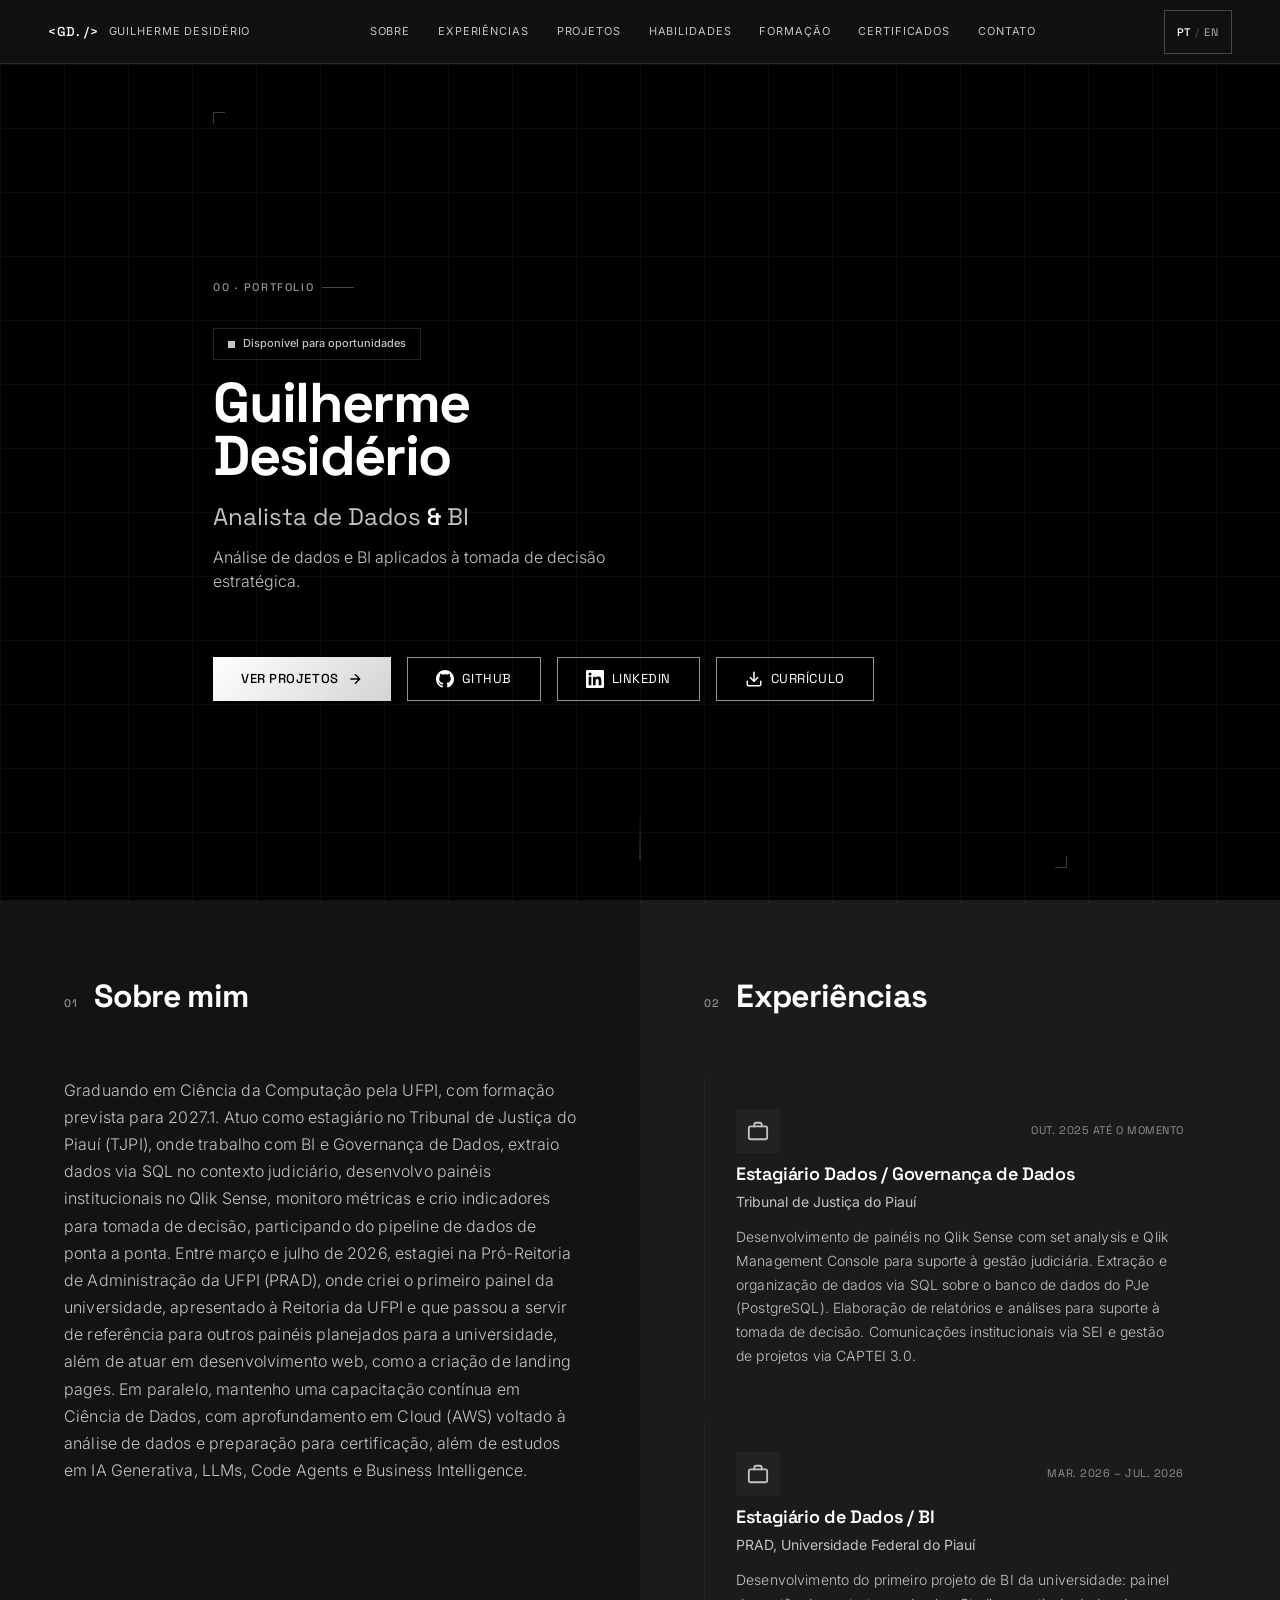
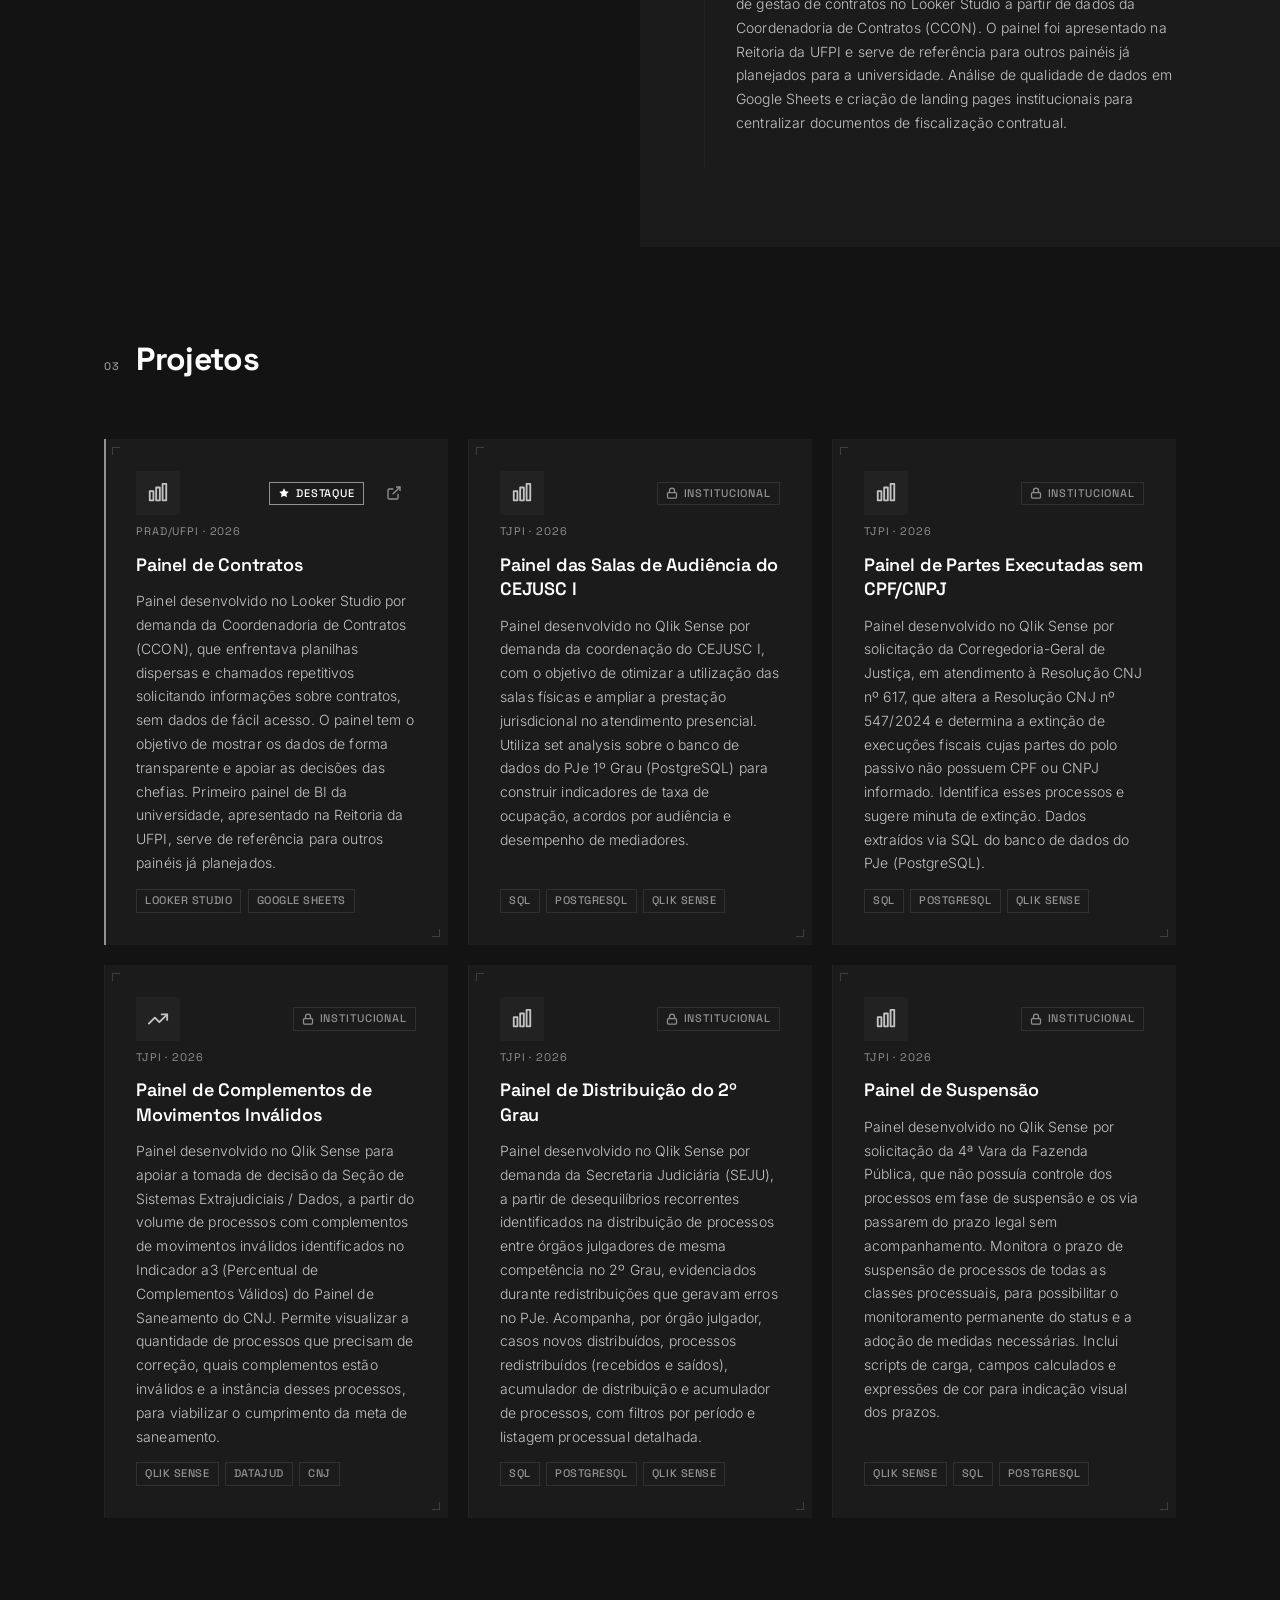
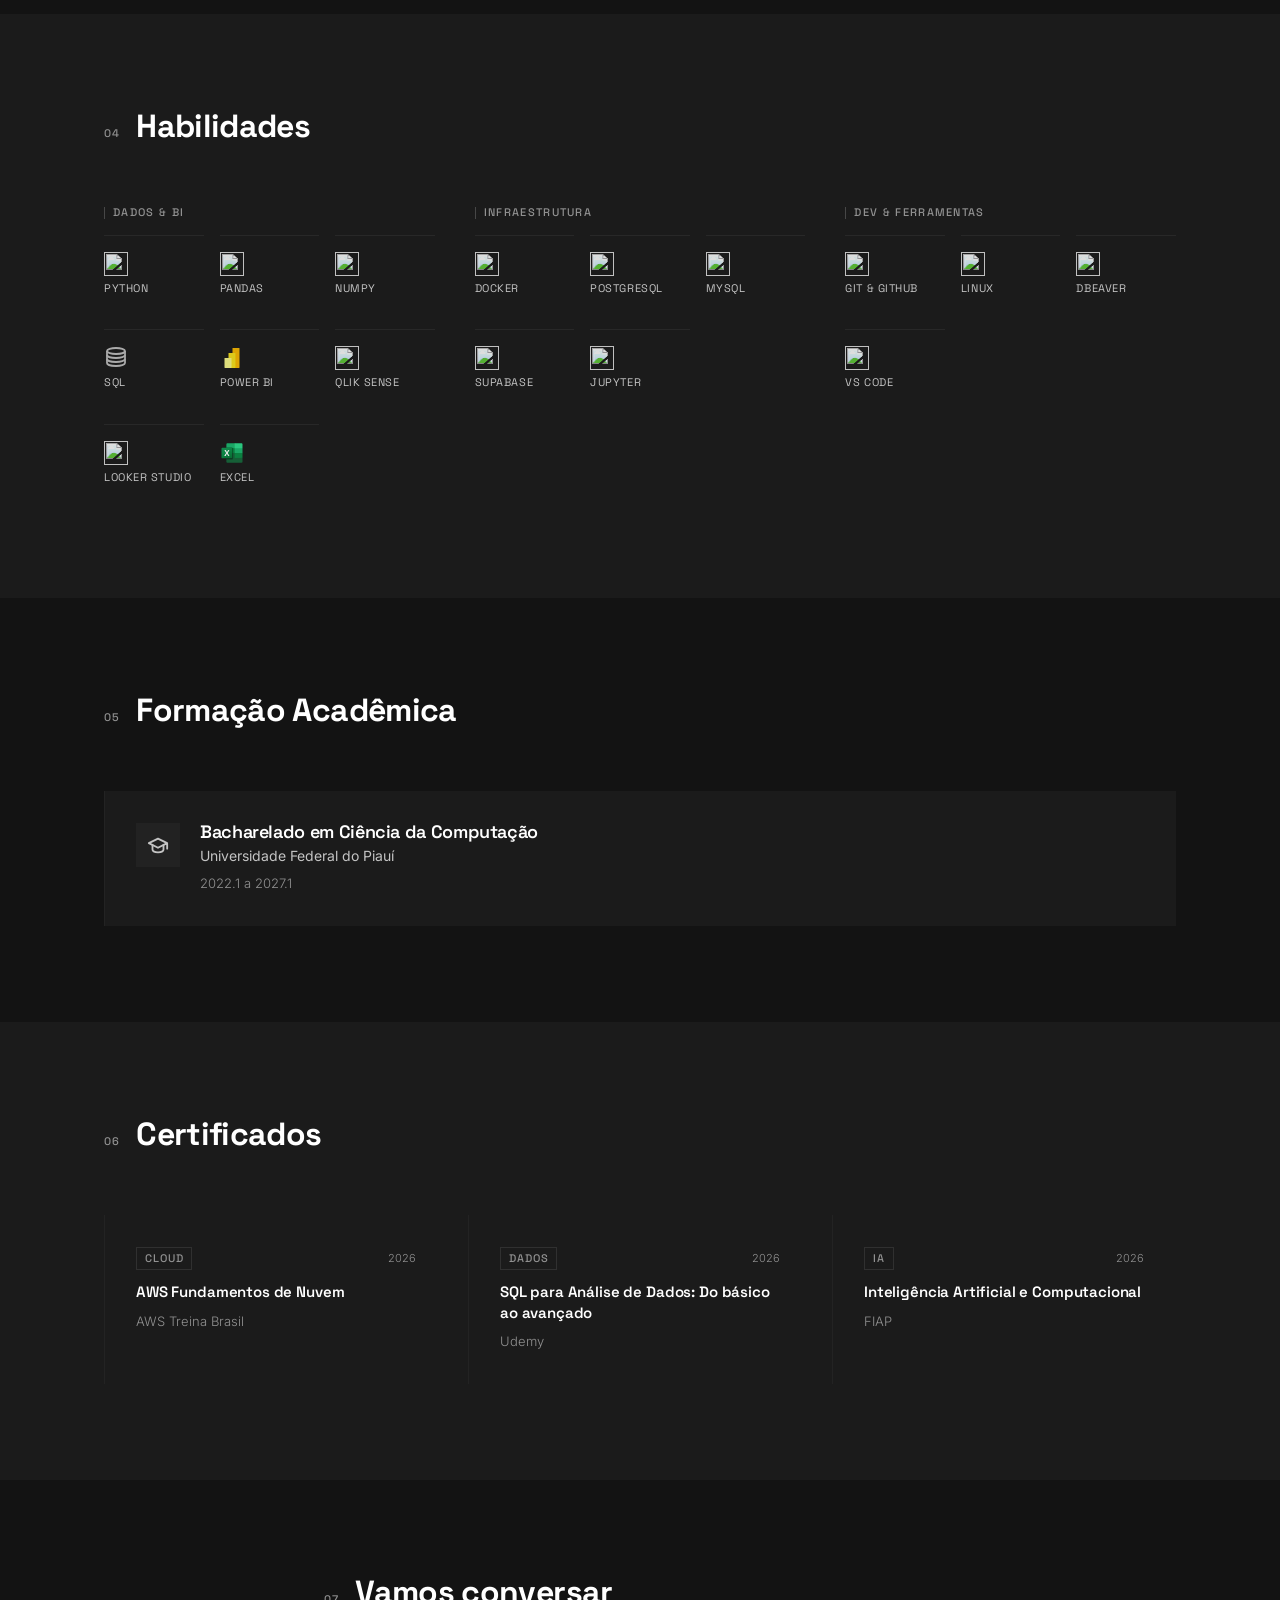
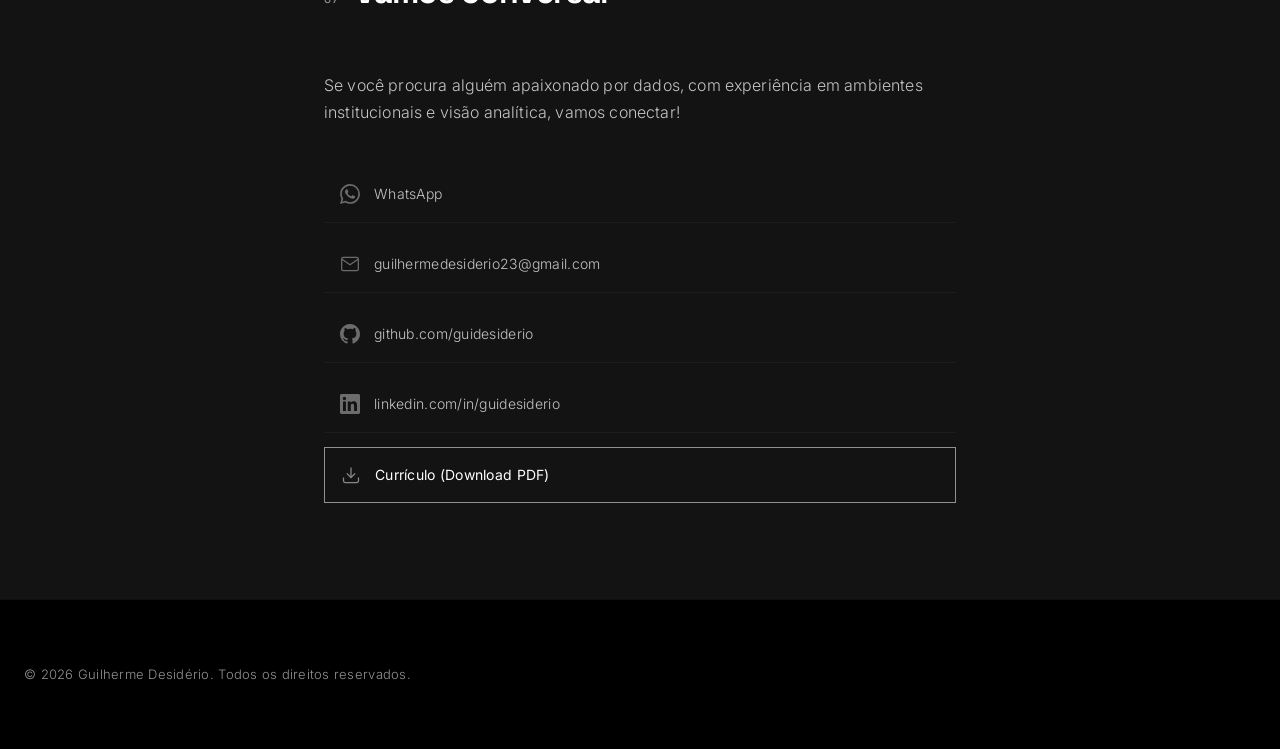
==== commit d6aa8259: "content: atualizar estágio PRAD/UFPI para concluído (mar-jul 2026) Estágio na PRAD encerrado; portfó" ====
--- a/index.html
+++ b/index.html
@@ -249,22 +249,22 @@
             <div class="about-grid">
               <div class="about-text reveal">
                 <p
-                  data-lang-pt="Graduando em Ciência da Computação pela UFPI, com formação prevista para 2027.1. Atuo em dois estágios simultâneos: no Tribunal de Justiça do Piauí (TJPI), trabalho com BI e Governança de Dados, extraio dados via SQL no contexto judiciário, desenvolvo painéis institucionais no Qlik Sense, monitoro métricas e crio indicadores para tomada de decisão, participando do pipeline de dados de ponta a ponta. Na Pró-Reitoria de Administração da UFPI (PRAD), criei o primeiro painel da universidade, que foi apresentado à Reitoria da UFPI e passou a servir de referência para outros painéis planejados para a universidade. Tenho liberdade para atuar também em desenvolvimento web, como a criação de landing pages. Em paralelo, mantenho uma capacitação contínua em Ciência de Dados, com aprofundamento em Cloud (AWS) voltado à análise de dados e preparação para certificação, além de estudos em IA Generativa, LLMs, Code Agents e Business Intelligence."
-                  data-lang-en="Computer Science undergraduate at UFPI, graduating in 2027. I hold two concurrent internships: at the Piauí Court of Justice (TJPI), I work with BI and Data Governance, extracting data via SQL in the judicial context, building institutional dashboards in Qlik Sense, monitoring metrics, and creating decision-support indicators across the full data pipeline. At UFPI's Administration Office (PRAD), I built the department's first dashboard, which was presented to the UFPI Rectory and became a reference for other dashboards planned for the university. I also work on web development, including landing pages. Alongside, I continuously upskill in Data Science, with a focus on Cloud (AWS) for data analytics and certification prep, as well as studies in Generative AI, LLMs, Code Agents, and Business Intelligence."
+                  data-lang-pt="Graduando em Ciência da Computação pela UFPI, com formação prevista para 2027.1. Atuo como estagiário no Tribunal de Justiça do Piauí (TJPI), onde trabalho com BI e Governança de Dados, extraio dados via SQL no contexto judiciário, desenvolvo painéis institucionais no Qlik Sense, monitoro métricas e crio indicadores para tomada de decisão, participando do pipeline de dados de ponta a ponta. Entre março e julho de 2026, estagiei na Pró-Reitoria de Administração da UFPI (PRAD), onde criei o primeiro painel da universidade, apresentado à Reitoria da UFPI e que passou a servir de referência para outros painéis planejados para a universidade, além de atuar em desenvolvimento web, como a criação de landing pages. Em paralelo, mantenho uma capacitação contínua em Ciência de Dados, com aprofundamento em Cloud (AWS) voltado à análise de dados e preparação para certificação, além de estudos em IA Generativa, LLMs, Code Agents e Business Intelligence."
+                  data-lang-en="Computer Science undergraduate at UFPI, graduating in 2027. I work as an intern at the Piauí Court of Justice (TJPI), where I handle BI and Data Governance, extracting data via SQL in the judicial context, building institutional dashboards in Qlik Sense, monitoring metrics, and creating decision-support indicators across the full data pipeline. Between March and July 2026, I interned at UFPI's Administration Office (PRAD), where I built the department's first dashboard, presented to the UFPI Rectory and which became a reference for other dashboards planned for the university, as well as working on web development, including landing pages. Alongside, I continuously upskill in Data Science, with a focus on Cloud (AWS) for data analytics and certification prep, as well as studies in Generative AI, LLMs, Code Agents, and Business Intelligence."
                 >
                   Graduando em Ciência da Computação pela UFPI, com formação prevista para 2027.1.
-                  Atuo em dois estágios simultâneos: no Tribunal de Justiça do Piauí (TJPI),
-                  trabalho com BI e Governança de Dados, extraio dados via SQL no contexto
-                  judiciário, desenvolvo painéis institucionais no Qlik Sense, monitoro métricas e
-                  crio indicadores para tomada de decisão, participando do pipeline de dados de
-                  ponta a ponta. Na Pró-Reitoria de Administração da UFPI (PRAD), criei o primeiro
-                  painel da universidade, que foi apresentado à Reitoria da UFPI e passou a servir
-                  de referência para outros painéis planejados para a universidade. Tenho liberdade
-                  para atuar também em desenvolvimento web, como a criação de landing pages. Em
-                  paralelo, mantenho uma capacitação contínua em Ciência de Dados, com
-                  aprofundamento em Cloud (AWS) voltado à análise de dados e preparação para
-                  certificação, além de estudos em IA Generativa, LLMs, Code Agents e Business
-                  Intelligence.
+                  Atuo como estagiário no Tribunal de Justiça do Piauí (TJPI), onde trabalho com
+                  BI e Governança de Dados, extraio dados via SQL no contexto judiciário,
+                  desenvolvo painéis institucionais no Qlik Sense, monitoro métricas e crio
+                  indicadores para tomada de decisão, participando do pipeline de dados de ponta a
+                  ponta. Entre março e julho de 2026, estagiei na Pró-Reitoria de Administração da
+                  UFPI (PRAD), onde criei o primeiro painel da universidade, apresentado à
+                  Reitoria da UFPI e que passou a servir de referência para outros painéis
+                  planejados para a universidade, além de atuar em desenvolvimento web, como a
+                  criação de landing pages. Em paralelo, mantenho uma capacitação contínua em
+                  Ciência de Dados, com aprofundamento em Cloud (AWS) voltado à análise de dados e
+                  preparação para certificação, além de estudos em IA Generativa, LLMs, Code
+                  Agents e Business Intelligence.
                 </p>
               </div>
             </div>
@@ -348,12 +348,7 @@
                       <path d="M16 7V5a2 2 0 0 0-2-2h-4a2 2 0 0 0-2 2v2" />
                     </svg>
                   </div>
-                  <span class="exp-period">
-                    mar. 2026
-                    <span data-lang-pt="até o momento" data-lang-en="to present">
-                      até o momento
-                    </span>
-                  </span>
+                  <span class="exp-period">mar. 2026 – jul. 2026</span>
                 </div>
                 <h3
                   class="exp-role"
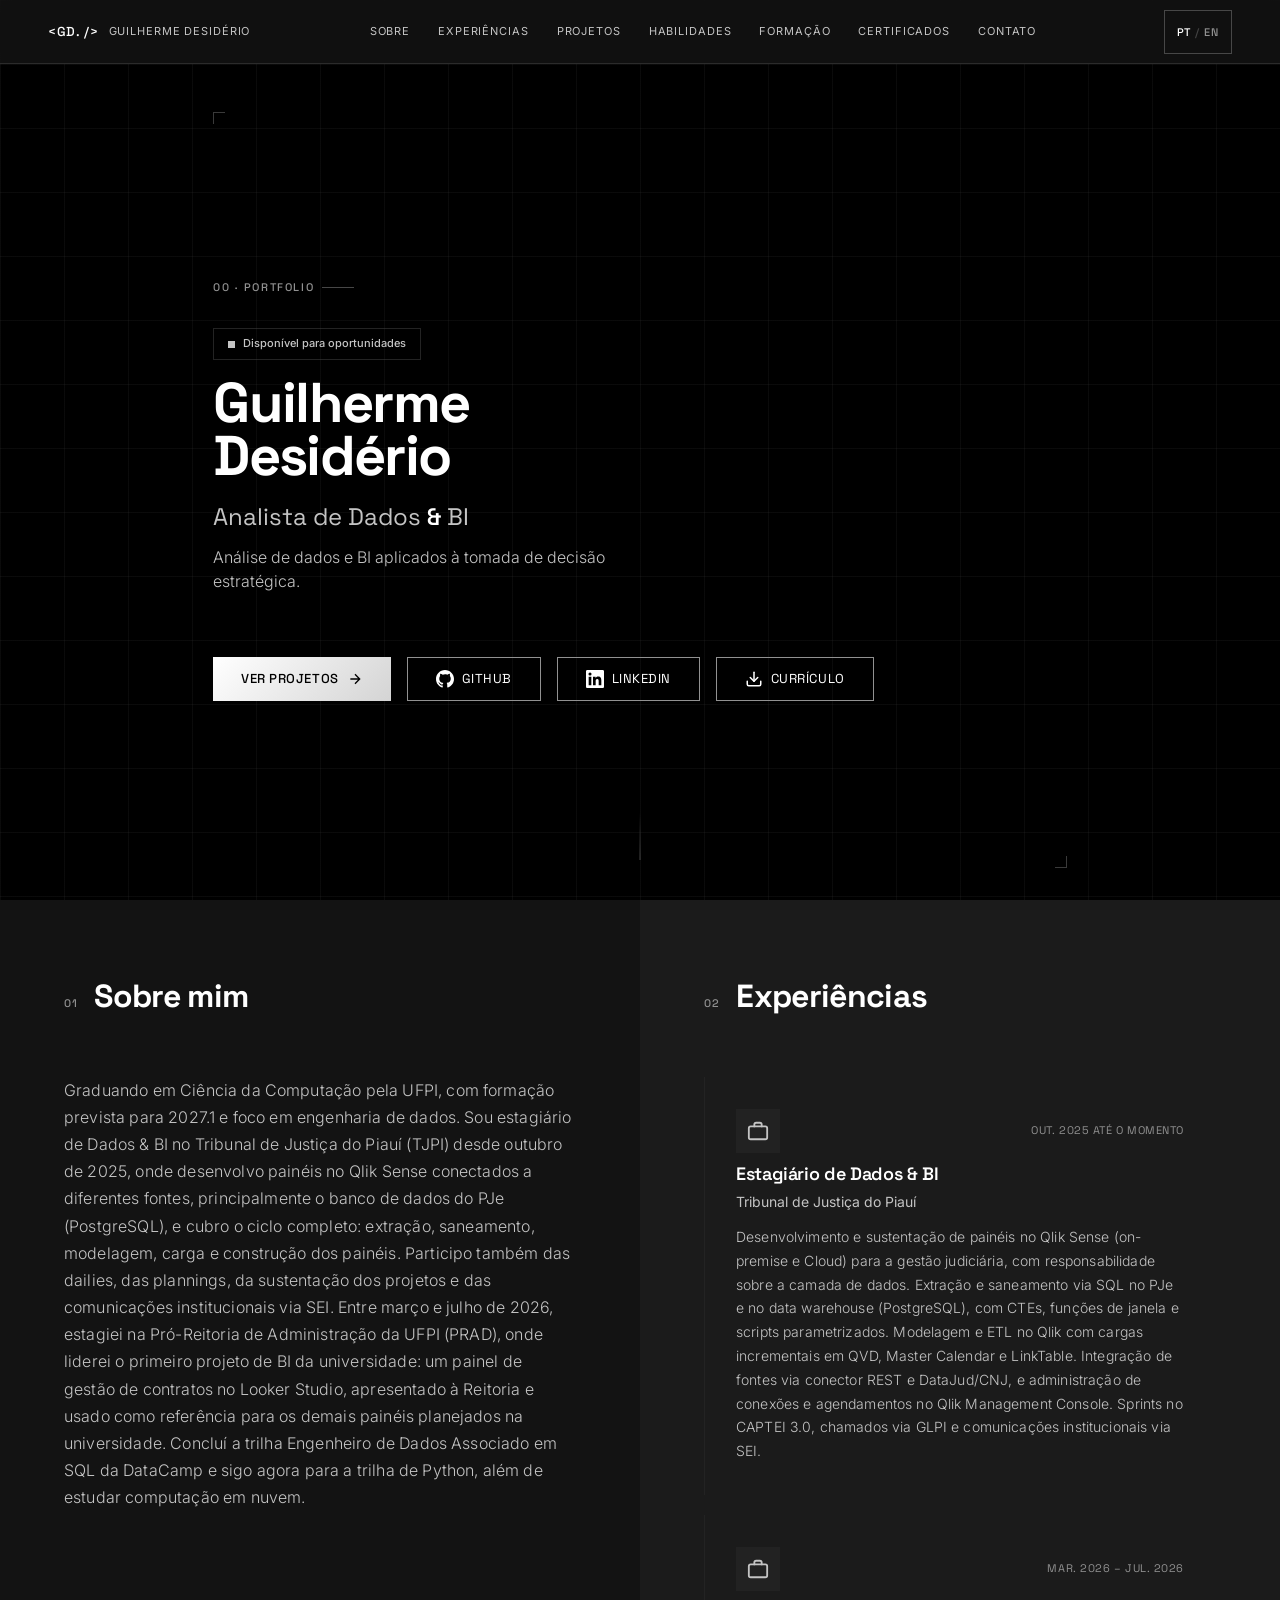
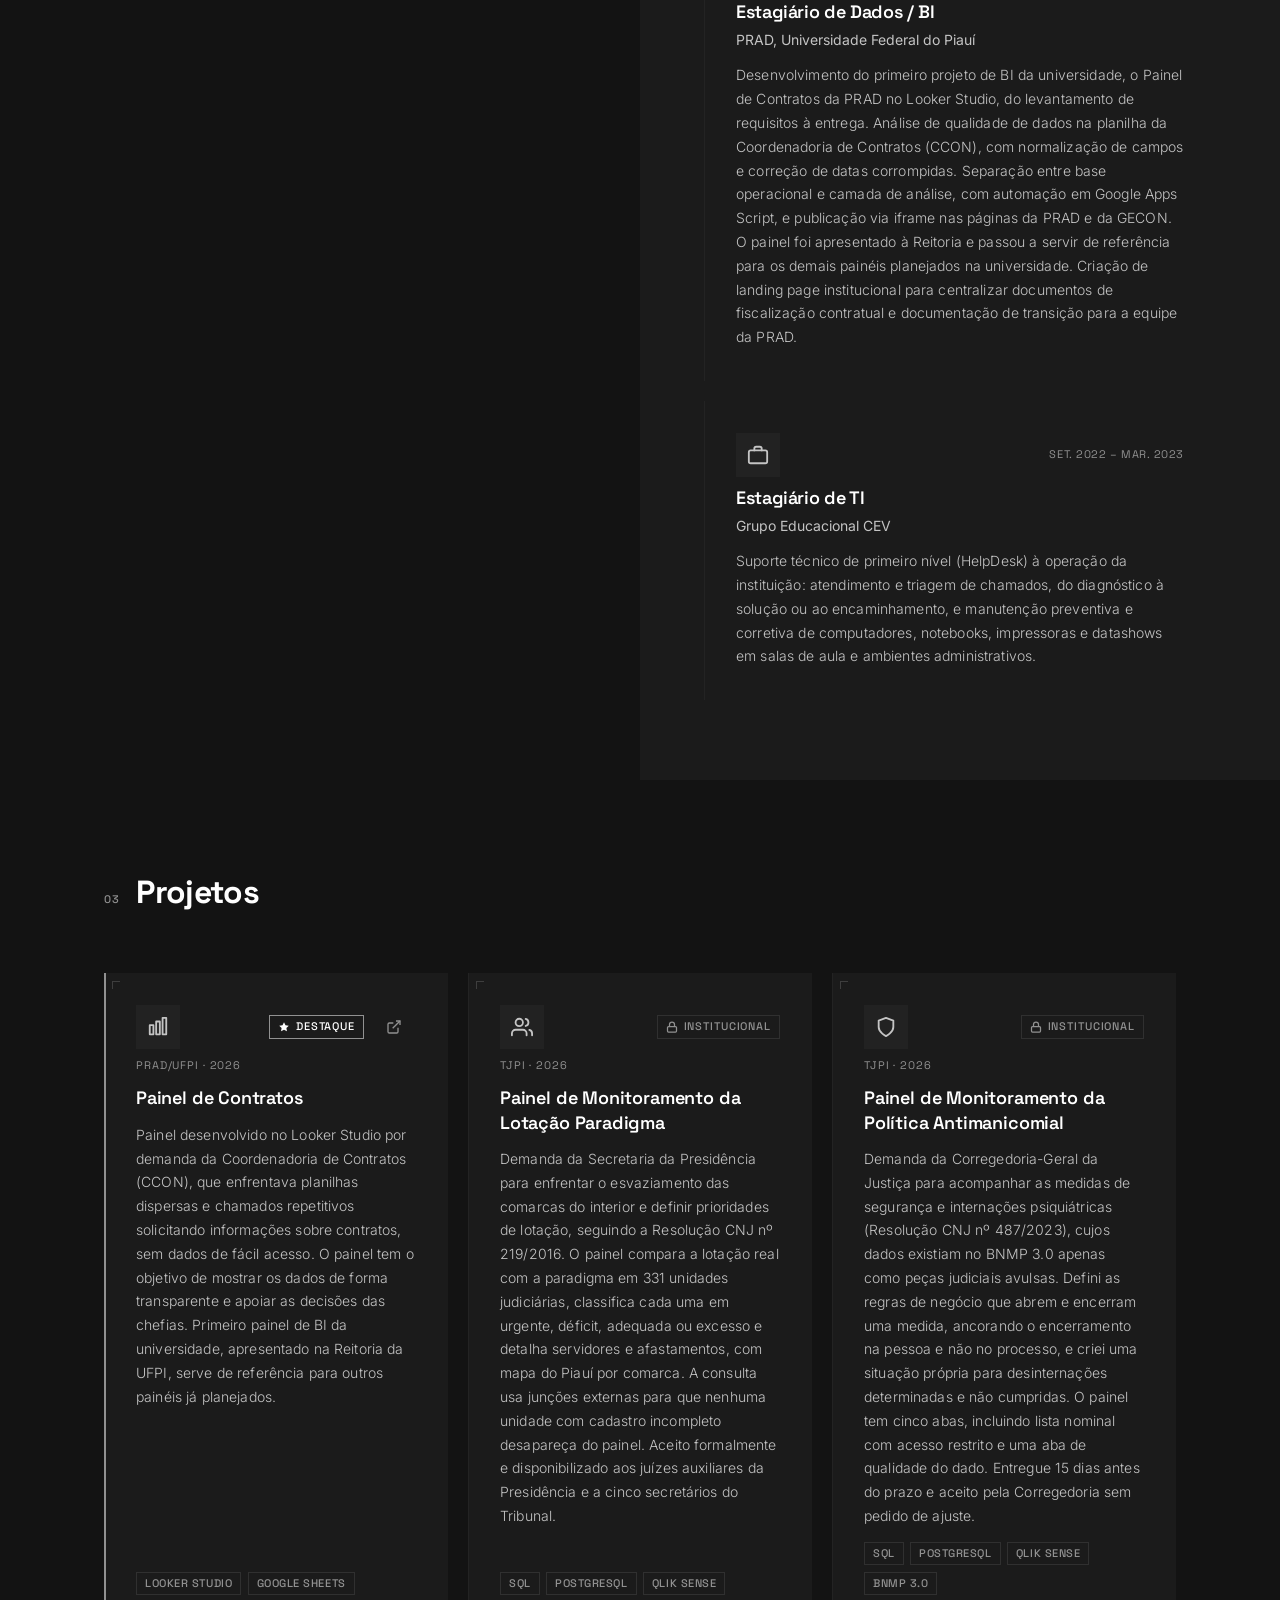
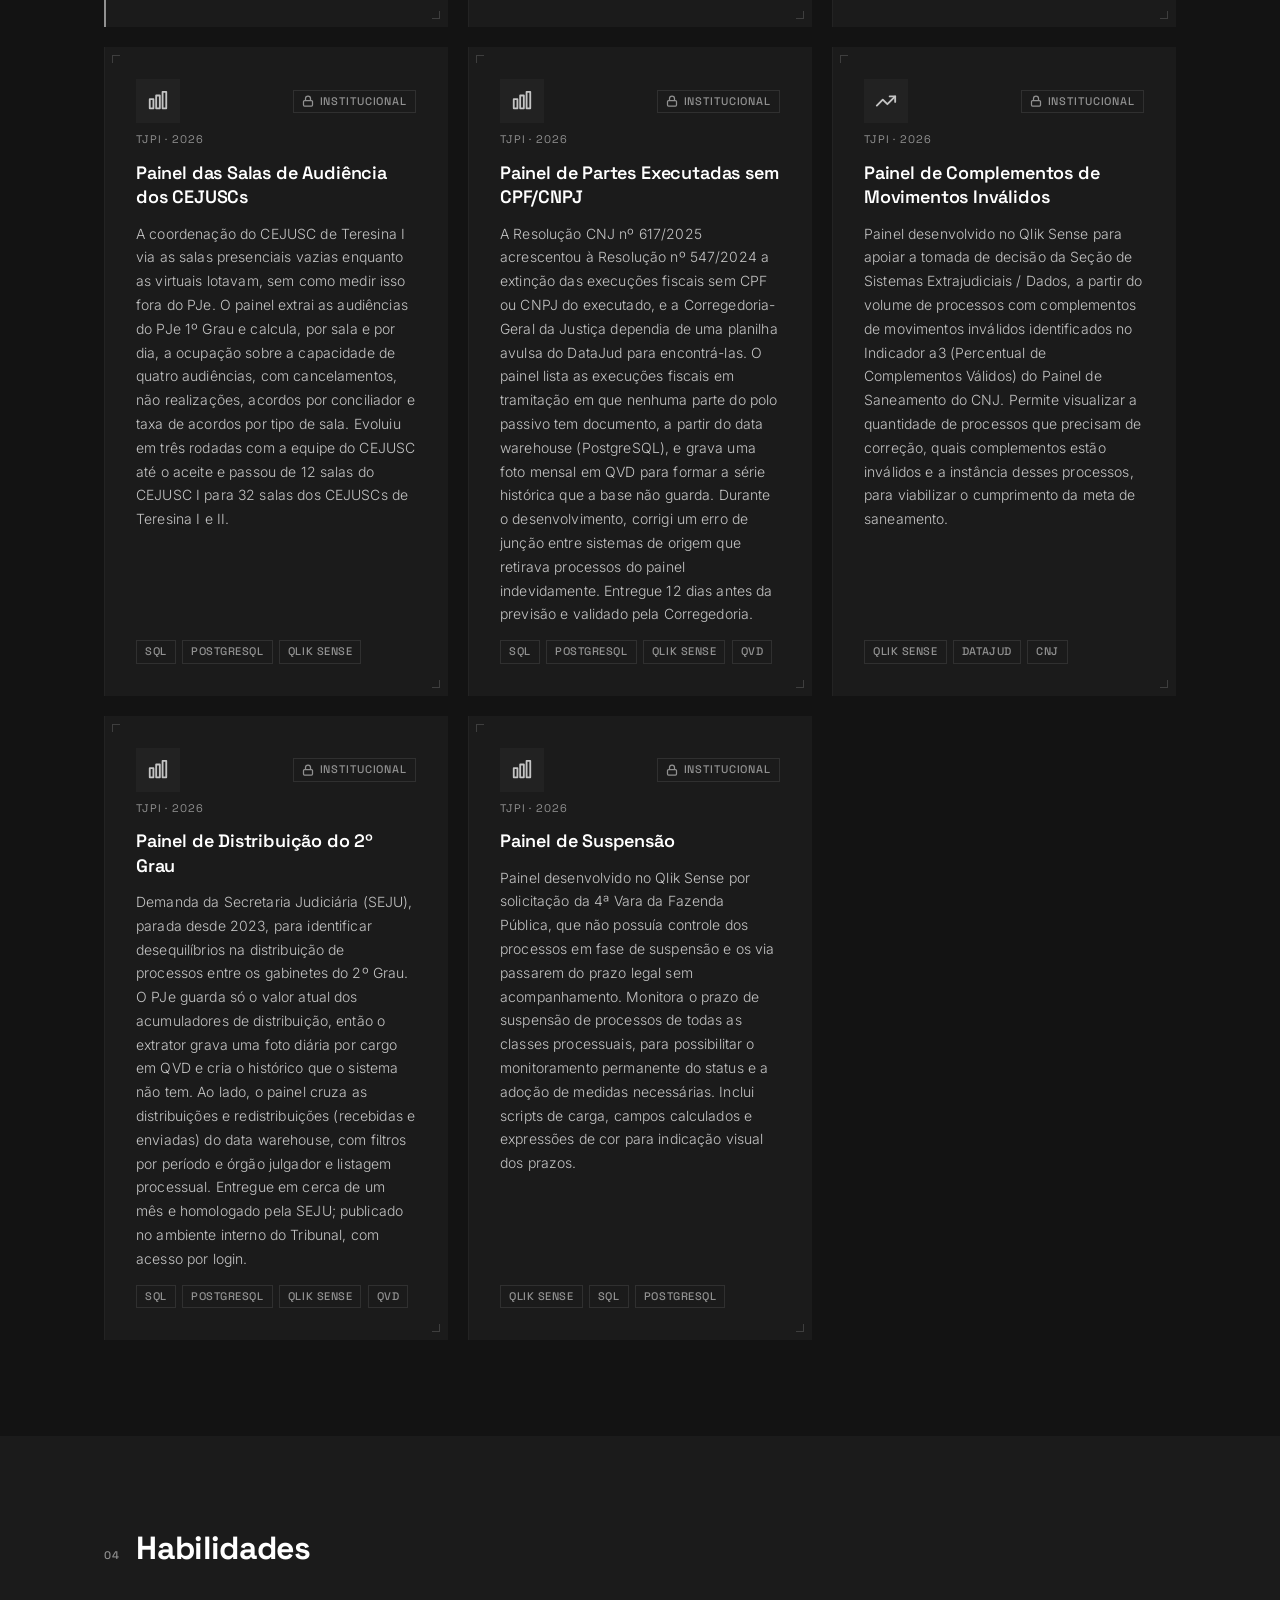
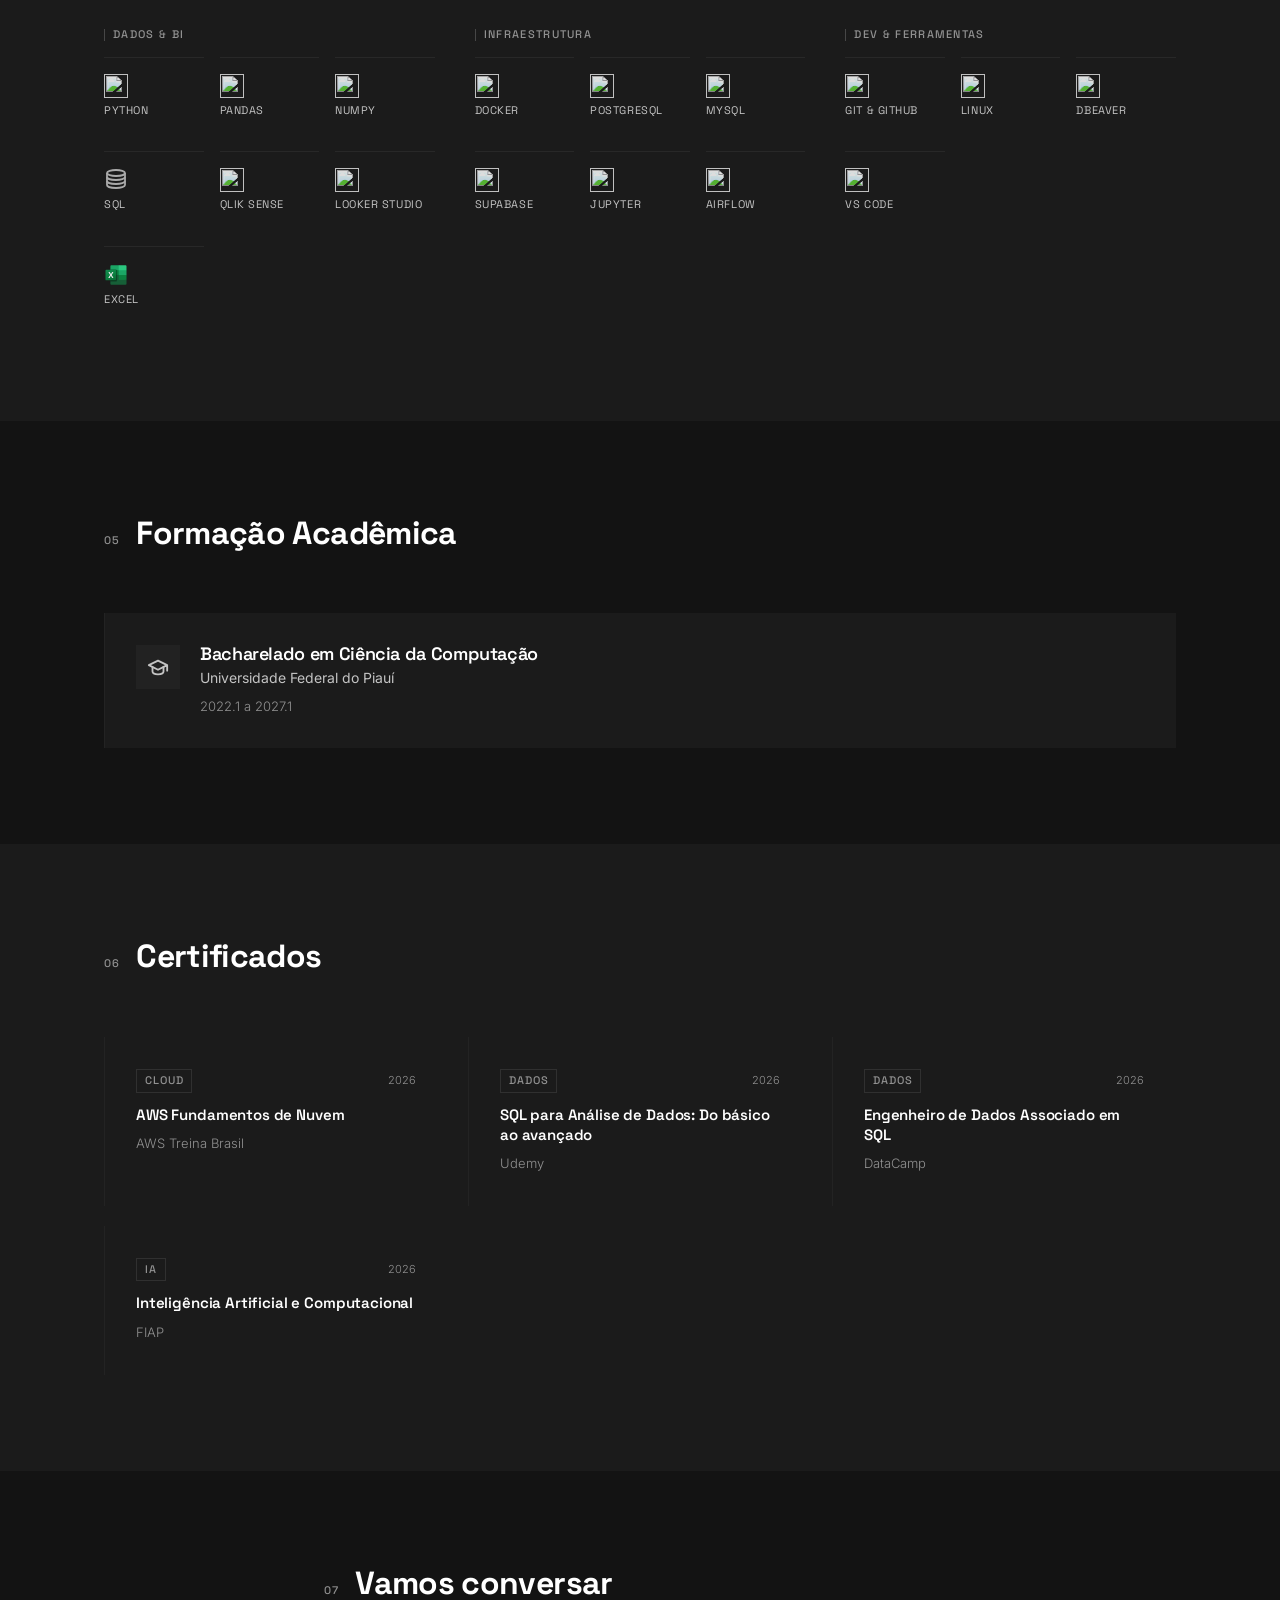
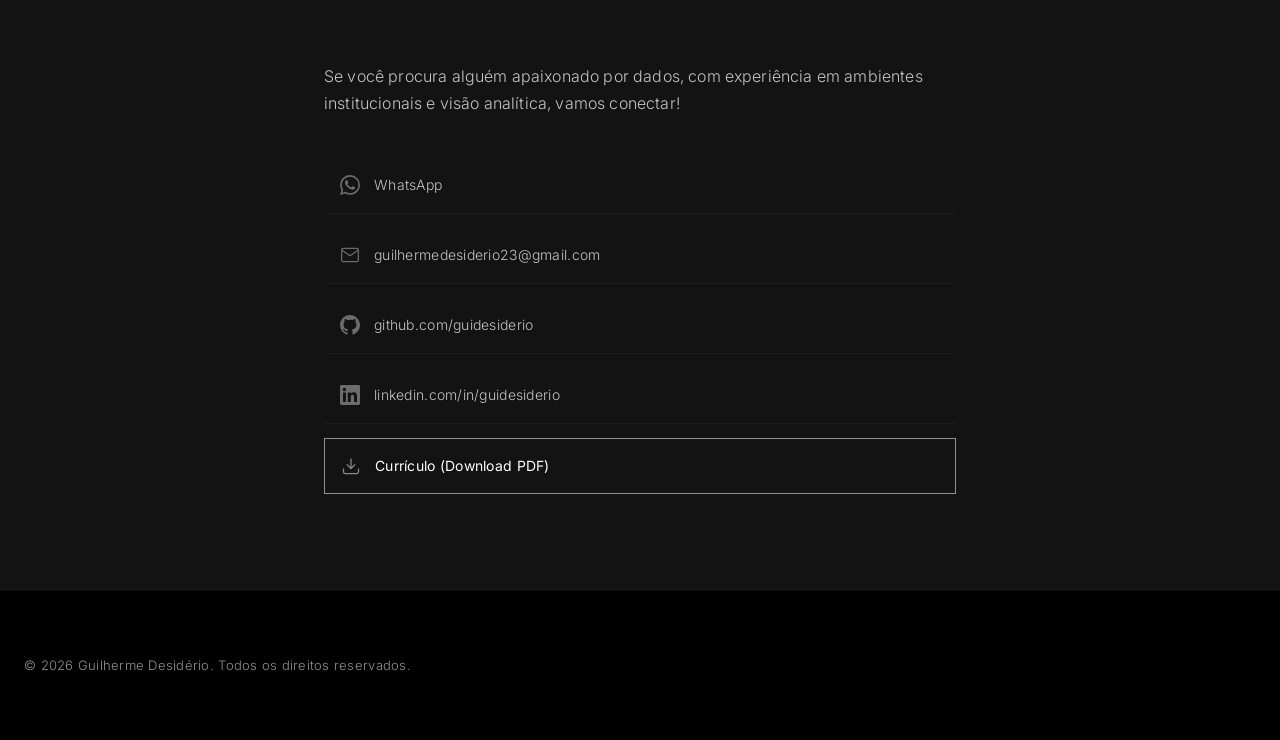
==== commit 80631ce1: "content: atualizar portfólio e currículo com painéis do TJPI e perfil do LinkedIn - Sobre e experiên" ====
--- a/index.html
+++ b/index.html
@@ -7,7 +7,7 @@
     <title>Guilherme Desidério | Portfólio</title>
     <meta
       name="description"
-      content="Portfólio de Guilherme Desidério, Analista de Dados & BI. Estudante de Ciência da Computação na UFPI, com experiência em SQL, Power BI, Qlik Sense, Python e Docker."
+      content="Portfólio de Guilherme Desidério, Analista de Dados & BI. Estudante de Ciência da Computação na UFPI, com experiência em SQL/PostgreSQL, Qlik Sense, Python, ETL e modelagem de dados."
     />
     <link rel="canonical" href="https://guidesiderio.github.io" />
 
@@ -17,7 +17,7 @@
     <meta property="og:title" content="Guilherme Desidério, Analista de Dados & BI" />
     <meta
       property="og:description"
-      content="Portfólio de Guilherme Desidério, Analista de Dados & BI. Experiência em SQL, Power BI, Qlik Sense, Python e Docker."
+      content="Portfólio de Guilherme Desidério, Analista de Dados & BI. Experiência em SQL/PostgreSQL, Qlik Sense, Python, ETL e modelagem de dados."
     />
 
     <!-- Twitter Card -->
@@ -25,7 +25,7 @@
     <meta name="twitter:title" content="Guilherme Desidério, Analista de Dados & BI" />
     <meta
       name="twitter:description"
-      content="Portfólio de Guilherme Desidério, Analista de Dados & BI. Experiência em SQL, Power BI, Qlik Sense, Python e Docker."
+      content="Portfólio de Guilherme Desidério, Analista de Dados & BI. Experiência em SQL/PostgreSQL, Qlik Sense, Python, ETL e modelagem de dados."
     />
 
     <link rel="icon" href="assets/icons/favicon.svg" type="image/svg+xml" />
@@ -249,22 +249,22 @@
             <div class="about-grid">
               <div class="about-text reveal">
                 <p
-                  data-lang-pt="Graduando em Ciência da Computação pela UFPI, com formação prevista para 2027.1. Atuo como estagiário no Tribunal de Justiça do Piauí (TJPI), onde trabalho com BI e Governança de Dados, extraio dados via SQL no contexto judiciário, desenvolvo painéis institucionais no Qlik Sense, monitoro métricas e crio indicadores para tomada de decisão, participando do pipeline de dados de ponta a ponta. Entre março e julho de 2026, estagiei na Pró-Reitoria de Administração da UFPI (PRAD), onde criei o primeiro painel da universidade, apresentado à Reitoria da UFPI e que passou a servir de referência para outros painéis planejados para a universidade, além de atuar em desenvolvimento web, como a criação de landing pages. Em paralelo, mantenho uma capacitação contínua em Ciência de Dados, com aprofundamento em Cloud (AWS) voltado à análise de dados e preparação para certificação, além de estudos em IA Generativa, LLMs, Code Agents e Business Intelligence."
-                  data-lang-en="Computer Science undergraduate at UFPI, graduating in 2027. I work as an intern at the Piauí Court of Justice (TJPI), where I handle BI and Data Governance, extracting data via SQL in the judicial context, building institutional dashboards in Qlik Sense, monitoring metrics, and creating decision-support indicators across the full data pipeline. Between March and July 2026, I interned at UFPI's Administration Office (PRAD), where I built the department's first dashboard, presented to the UFPI Rectory and which became a reference for other dashboards planned for the university, as well as working on web development, including landing pages. Alongside, I continuously upskill in Data Science, with a focus on Cloud (AWS) for data analytics and certification prep, as well as studies in Generative AI, LLMs, Code Agents, and Business Intelligence."
+                  data-lang-pt="Graduando em Ciência da Computação pela UFPI, com formação prevista para 2027.1 e foco em engenharia de dados. Sou estagiário de Dados &amp; BI no Tribunal de Justiça do Piauí (TJPI) desde outubro de 2025, onde desenvolvo painéis no Qlik Sense conectados a diferentes fontes, principalmente o banco de dados do PJe (PostgreSQL), e cubro o ciclo completo: extração, saneamento, modelagem, carga e construção dos painéis. Participo também das dailies, das plannings, da sustentação dos projetos e das comunicações institucionais via SEI. Entre março e julho de 2026, estagiei na Pró-Reitoria de Administração da UFPI (PRAD), onde liderei o primeiro projeto de BI da universidade: um painel de gestão de contratos no Looker Studio, apresentado à Reitoria e usado como referência para os demais painéis planejados na universidade. Concluí a trilha Engenheiro de Dados Associado em SQL da DataCamp e sigo agora para a trilha de Python, além de estudar computação em nuvem."
+                  data-lang-en="Computer Science undergraduate at UFPI, graduating in 2027, focused on data engineering. I have been a Data &amp; BI intern at the Piauí Court of Justice (TJPI) since October 2025, where I build Qlik Sense dashboards connected to several sources, mainly the PJe database (PostgreSQL), covering the full cycle: extraction, cleansing, modeling, loading and dashboard development. I also take part in dailies, plannings, project maintenance and institutional communications via SEI. Between March and July 2026, I interned at UFPI's Administration Office (PRAD), where I led the university's first BI project: a contract management dashboard in Looker Studio, presented to the Rectory and used as a reference for the other dashboards planned at the university. I completed DataCamp's Associate Data Engineer in SQL track and am now moving on to the Python track, while also studying cloud computing."
                 >
-                  Graduando em Ciência da Computação pela UFPI, com formação prevista para 2027.1.
-                  Atuo como estagiário no Tribunal de Justiça do Piauí (TJPI), onde trabalho com
-                  BI e Governança de Dados, extraio dados via SQL no contexto judiciário,
-                  desenvolvo painéis institucionais no Qlik Sense, monitoro métricas e crio
-                  indicadores para tomada de decisão, participando do pipeline de dados de ponta a
-                  ponta. Entre março e julho de 2026, estagiei na Pró-Reitoria de Administração da
-                  UFPI (PRAD), onde criei o primeiro painel da universidade, apresentado à
-                  Reitoria da UFPI e que passou a servir de referência para outros painéis
-                  planejados para a universidade, além de atuar em desenvolvimento web, como a
-                  criação de landing pages. Em paralelo, mantenho uma capacitação contínua em
-                  Ciência de Dados, com aprofundamento em Cloud (AWS) voltado à análise de dados e
-                  preparação para certificação, além de estudos em IA Generativa, LLMs, Code
-                  Agents e Business Intelligence.
+                  Graduando em Ciência da Computação pela UFPI, com formação prevista para 2027.1 e
+                  foco em engenharia de dados. Sou estagiário de Dados &amp; BI no Tribunal de
+                  Justiça do Piauí (TJPI) desde outubro de 2025, onde desenvolvo painéis no Qlik
+                  Sense conectados a diferentes fontes, principalmente o banco de dados do PJe
+                  (PostgreSQL), e cubro o ciclo completo: extração, saneamento, modelagem, carga e
+                  construção dos painéis. Participo também das dailies, das plannings, da
+                  sustentação dos projetos e das comunicações institucionais via SEI. Entre março e
+                  julho de 2026, estagiei na Pró-Reitoria de Administração da UFPI (PRAD), onde
+                  liderei o primeiro projeto de BI da universidade: um painel de gestão de contratos
+                  no Looker Studio, apresentado à Reitoria e usado como referência para os demais
+                  painéis planejados na universidade. Concluí a trilha Engenheiro de Dados Associado
+                  em SQL da DataCamp e sigo agora para a trilha de Python, além de estudar
+                  computação em nuvem.
                 </p>
               </div>
             </div>
@@ -306,10 +306,10 @@
                 </div>
                 <h3
                   class="exp-role"
-                  data-lang-pt="Estagiário Dados / Governança de Dados"
-                  data-lang-en="Data / Data Governance Intern"
+                  data-lang-pt="Estagiário de Dados &amp; BI"
+                  data-lang-en="Data &amp; BI Intern"
                 >
-                  Estagiário Dados / Governança de Dados
+                  Estagiário de Dados &amp; BI
                 </h3>
                 <p
                   class="exp-company"
@@ -320,14 +320,17 @@
                 </p>
                 <p
                   class="exp-description"
-                  data-lang-pt="Desenvolvimento de painéis no Qlik Sense com set analysis e Qlik Management Console para suporte à gestão judiciária. Extração e organização de dados via SQL sobre o banco de dados do PJe (PostgreSQL). Elaboração de relatórios e análises para suporte à tomada de decisão. Comunicações institucionais via SEI e gestão de projetos via CAPTEI 3.0."
-                  data-lang-en="Dashboard development in Qlik Sense with set analysis and Qlik Management Console to support judicial management. Data extraction and organization via SQL on the PJe database (PostgreSQL). Report preparation and analysis to support decision-making. Institutional communications via SEI and project management via CAPTEI 3.0."
+                  data-lang-pt="Desenvolvimento e sustentação de painéis no Qlik Sense (on-premise e Cloud) para a gestão judiciária, com responsabilidade sobre a camada de dados. Extração e saneamento via SQL no PJe e no data warehouse (PostgreSQL), com CTEs, funções de janela e scripts parametrizados. Modelagem e ETL no Qlik com cargas incrementais em QVD, Master Calendar e LinkTable. Integração de fontes via conector REST e DataJud/CNJ, e administração de conexões e agendamentos no Qlik Management Console. Sprints no CAPTEI 3.0, chamados via GLPI e comunicações institucionais via SEI."
+                  data-lang-en="Development and maintenance of Qlik Sense dashboards (on-premise and Cloud) for judicial management, owning the data layer. Extraction and cleansing via SQL on PJe and the data warehouse (PostgreSQL), with CTEs, window functions and parameterized scripts. Modeling and ETL in Qlik with incremental QVD loads, Master Calendar and LinkTable. Source integration via REST connector and DataJud/CNJ, plus connection and schedule management in the Qlik Management Console. Sprints in CAPTEI 3.0, tickets via GLPI and institutional communications via SEI."
                 >
-                  Desenvolvimento de painéis no Qlik Sense com set analysis e Qlik Management
-                  Console para suporte à gestão judiciária. Extração e organização de dados via SQL
-                  sobre o banco de dados do PJe (PostgreSQL). Elaboração de relatórios e análises
-                  para suporte à tomada de decisão. Comunicações institucionais via SEI e gestão de
-                  projetos via CAPTEI 3.0.
+                  Desenvolvimento e sustentação de painéis no Qlik Sense (on-premise e Cloud) para a
+                  gestão judiciária, com responsabilidade sobre a camada de dados. Extração e
+                  saneamento via SQL no PJe e no data warehouse (PostgreSQL), com CTEs, funções de
+                  janela e scripts parametrizados. Modelagem e ETL no Qlik com cargas incrementais em
+                  QVD, Master Calendar e LinkTable. Integração de fontes via conector REST e
+                  DataJud/CNJ, e administração de conexões e agendamentos no Qlik Management
+                  Console. Sprints no CAPTEI 3.0, chamados via GLPI e comunicações institucionais
+                  via SEI.
                 </p>
               </article>
 
@@ -366,15 +369,53 @@
                 </p>
                 <p
                   class="exp-description"
-                  data-lang-pt="Desenvolvimento do primeiro projeto de BI da universidade: painel de gestão de contratos no Looker Studio a partir de dados da Coordenadoria de Contratos (CCON). O painel foi apresentado na Reitoria da UFPI e serve de referência para outros painéis já planejados para a universidade. Análise de qualidade de dados em Google Sheets e criação de landing pages institucionais para centralizar documentos de fiscalização contratual."
-                  data-lang-en="Development of the unit's first BI project: contract management dashboard in Looker Studio from Contracts Coordination (CCON) data. The dashboard was presented at the UFPI Rectory and serves as a reference for other dashboards already planned for the university. Data quality analysis in Google Sheets and creation of institutional landing pages to centralize contract oversight documents."
+                  data-lang-pt="Desenvolvimento do primeiro projeto de BI da universidade, o Painel de Contratos da PRAD no Looker Studio, do levantamento de requisitos à entrega. Análise de qualidade de dados na planilha da Coordenadoria de Contratos (CCON), com normalização de campos e correção de datas corrompidas. Separação entre base operacional e camada de análise, com automação em Google Apps Script, e publicação via iframe nas páginas da PRAD e da GECON. O painel foi apresentado à Reitoria e passou a servir de referência para os demais painéis planejados na universidade. Criação de landing page institucional para centralizar documentos de fiscalização contratual e documentação de transição para a equipe da PRAD."
+                  data-lang-en="Development of the university's first BI project, the PRAD Contracts Dashboard in Looker Studio, from requirements gathering to delivery. Data quality analysis on the Contracts Coordination (CCON) spreadsheet, with field normalization and correction of corrupted dates. Separation between the operational base and the analysis layer, with Google Apps Script automation, and publication via iframe on the PRAD and GECON pages. The dashboard was presented to the Rectory and became a reference for the other dashboards planned at the university. Built an institutional landing page to centralize contract oversight documents and delivered handover documentation to the PRAD team."
                 >
-                  Desenvolvimento do primeiro projeto de BI da universidade: painel de gestão de
-                  contratos no Looker Studio a partir de dados da Coordenadoria de Contratos (CCON).
-                  O painel foi apresentado na Reitoria da UFPI e serve de referência para outros
-                  painéis já planejados para a universidade. Análise de qualidade de dados em Google
-                  Sheets e criação de landing pages institucionais para centralizar documentos de
-                  fiscalização contratual.
+                  Desenvolvimento do primeiro projeto de BI da universidade, o Painel de Contratos da
+                  PRAD no Looker Studio, do levantamento de requisitos à entrega. Análise de
+                  qualidade de dados na planilha da Coordenadoria de Contratos (CCON), com
+                  normalização de campos e correção de datas corrompidas. Separação entre base
+                  operacional e camada de análise, com automação em Google Apps Script, e publicação
+                  via iframe nas páginas da PRAD e da GECON. O painel foi apresentado à Reitoria e
+                  passou a servir de referência para os demais painéis planejados na universidade.
+                  Criação de landing page institucional para centralizar documentos de fiscalização
+                  contratual e documentação de transição para a equipe da PRAD.
+                </p>
+              </article>
+
+              <article class="exp-card reveal">
+                <div class="exp-header">
+                  <div class="exp-icon-wrap" aria-hidden="true">
+                    <svg
+                      width="22"
+                      height="22"
+                      viewBox="0 0 24 24"
+                      fill="none"
+                      stroke="currentColor"
+                      stroke-width="2"
+                      stroke-linecap="round"
+                      stroke-linejoin="round"
+                    >
+                      <rect x="2" y="7" width="20" height="14" rx="2" ry="2" />
+                      <path d="M16 7V5a2 2 0 0 0-2-2h-4a2 2 0 0 0-2 2v2" />
+                    </svg>
+                  </div>
+                  <span class="exp-period">set. 2022 – mar. 2023</span>
+                </div>
+                <h3 class="exp-role" data-lang-pt="Estagiário de TI" data-lang-en="IT Intern">
+                  Estagiário de TI
+                </h3>
+                <p class="exp-company">Grupo Educacional CEV</p>
+                <p
+                  class="exp-description"
+                  data-lang-pt="Suporte técnico de primeiro nível (HelpDesk) à operação da instituição: atendimento e triagem de chamados, do diagnóstico à solução ou ao encaminhamento, e manutenção preventiva e corretiva de computadores, notebooks, impressoras e datashows em salas de aula e ambientes administrativos."
+                  data-lang-en="First-level technical support (HelpDesk) for the institution's operations: ticket handling and triage, from diagnosis to resolution or escalation, and preventive and corrective maintenance of computers, laptops, printers and projectors in classrooms and administrative areas."
+                >
+                  Suporte técnico de primeiro nível (HelpDesk) à operação da instituição:
+                  atendimento e triagem de chamados, do diagnóstico à solução ou ao encaminhamento,
+                  e manutenção preventiva e corretiva de computadores, notebooks, impressoras e
+                  datashows em salas de aula e ambientes administrativos.
                 </p>
               </article>
             </div>
@@ -477,6 +518,148 @@
               <div class="corner-br" aria-hidden="true"></div>
             </article>
 
+            <article class="card reveal">
+              <div class="card-header">
+                <div class="card-icon-wrap card-icon--blue" aria-hidden="true">
+                  <!-- Users icon -->
+                  <svg
+                    width="22"
+                    height="22"
+                    viewBox="0 0 24 24"
+                    fill="none"
+                    stroke="currentColor"
+                    stroke-width="2"
+                    stroke-linecap="round"
+                    stroke-linejoin="round"
+                  >
+                    <path d="M17 21v-2a4 4 0 0 0-4-4H5a4 4 0 0 0-4 4v2" />
+                    <circle cx="9" cy="7" r="4" />
+                    <path d="M23 21v-2a4 4 0 0 0-3-3.87" />
+                    <path d="M16 3.13a4 4 0 0 1 0 7.75" />
+                  </svg>
+                </div>
+                <div class="card-links">
+                  <span class="badge-private">
+                    <svg
+                      xmlns="http://www.w3.org/2000/svg"
+                      width="12"
+                      height="12"
+                      viewBox="0 0 24 24"
+                      fill="none"
+                      stroke="currentColor"
+                      stroke-width="2.5"
+                      aria-hidden="true"
+                    >
+                      <rect x="3" y="11" width="18" height="11" rx="2" ry="2" />
+                      <path d="M7 11V7a5 5 0 0 1 10 0v4" />
+                    </svg>
+                    <span data-lang-pt="Institucional" data-lang-en="Institutional">
+                      Institucional
+                    </span>
+                  </span>
+                </div>
+              </div>
+              <p class="card-institution">TJPI · 2026</p>
+              <h3
+                class="card-title"
+                data-lang-pt="Painel de Monitoramento da Lotação Paradigma"
+                data-lang-en="Benchmark Staffing Monitoring Dashboard"
+              >
+                Painel de Monitoramento da Lotação Paradigma
+              </h3>
+              <p
+                class="card-description"
+                data-lang-pt="Demanda da Secretaria da Presidência para enfrentar o esvaziamento das comarcas do interior e definir prioridades de lotação, seguindo a Resolução CNJ nº 219/2016. O painel compara a lotação real com a paradigma em 331 unidades judiciárias, classifica cada uma em urgente, déficit, adequada ou excesso e detalha servidores e afastamentos, com mapa do Piauí por comarca. A consulta usa junções externas para que nenhuma unidade com cadastro incompleto desapareça do painel. Aceito formalmente e disponibilizado aos juízes auxiliares da Presidência e a cinco secretários do Tribunal."
+                data-lang-en="Request from the Office of the Presidency to address staff shortages in inland districts and set staffing priorities under CNJ Resolution 219/2016. The dashboard compares actual staffing against the benchmark in 331 judicial units, classifies each as urgent, deficit, adequate or surplus, and drills down to staff and leaves, with a map of Piauí by district. The query uses outer joins so no unit with incomplete records silently disappears. Formally accepted and made available to the Presidency's assistant judges and five of the Court's secretaries."
+              >
+                Demanda da Secretaria da Presidência para enfrentar o esvaziamento das comarcas do
+                interior e definir prioridades de lotação, seguindo a Resolução CNJ nº 219/2016. O
+                painel compara a lotação real com a paradigma em 331 unidades judiciárias,
+                classifica cada uma em urgente, déficit, adequada ou excesso e detalha servidores e
+                afastamentos, com mapa do Piauí por comarca. A consulta usa junções externas para
+                que nenhuma unidade com cadastro incompleto desapareça do painel. Aceito formalmente
+                e disponibilizado aos juízes auxiliares da Presidência e a cinco secretários do
+                Tribunal.
+              </p>
+              <div class="card-tags">
+                <span class="tag">SQL</span>
+                <span class="tag">PostgreSQL</span>
+                <span class="tag">Qlik Sense</span>
+              </div>
+              <div class="corner-tl" aria-hidden="true"></div>
+              <div class="corner-br" aria-hidden="true"></div>
+            </article>
+
+            <article class="card reveal">
+              <div class="card-header">
+                <div class="card-icon-wrap card-icon--violet" aria-hidden="true">
+                  <!-- Shield icon -->
+                  <svg
+                    width="22"
+                    height="22"
+                    viewBox="0 0 24 24"
+                    fill="none"
+                    stroke="currentColor"
+                    stroke-width="2"
+                    stroke-linecap="round"
+                    stroke-linejoin="round"
+                  >
+                    <path d="M12 22s8-4 8-10V5l-8-3-8 3v7c0 6 8 10 8 10z" />
+                  </svg>
+                </div>
+                <div class="card-links">
+                  <span class="badge-private">
+                    <svg
+                      xmlns="http://www.w3.org/2000/svg"
+                      width="12"
+                      height="12"
+                      viewBox="0 0 24 24"
+                      fill="none"
+                      stroke="currentColor"
+                      stroke-width="2.5"
+                      aria-hidden="true"
+                    >
+                      <rect x="3" y="11" width="18" height="11" rx="2" ry="2" />
+                      <path d="M7 11V7a5 5 0 0 1 10 0v4" />
+                    </svg>
+                    <span data-lang-pt="Institucional" data-lang-en="Institutional">
+                      Institucional
+                    </span>
+                  </span>
+                </div>
+              </div>
+              <p class="card-institution">TJPI · 2026</p>
+              <h3
+                class="card-title"
+                data-lang-pt="Painel de Monitoramento da Política Antimanicomial"
+                data-lang-en="Anti-Asylum Policy Monitoring Dashboard"
+              >
+                Painel de Monitoramento da Política Antimanicomial
+              </h3>
+              <p
+                class="card-description"
+                data-lang-pt="Demanda da Corregedoria-Geral da Justiça para acompanhar as medidas de segurança e internações psiquiátricas (Resolução CNJ nº 487/2023), cujos dados existiam no BNMP 3.0 apenas como peças judiciais avulsas. Defini as regras de negócio que abrem e encerram uma medida, ancorando o encerramento na pessoa e não no processo, e criei uma situação própria para desinternações determinadas e não cumpridas. O painel tem cinco abas, incluindo lista nominal com acesso restrito e uma aba de qualidade do dado. Entregue 15 dias antes do prazo e aceito pela Corregedoria sem pedido de ajuste."
+                data-lang-en="Request from the General Inspectorate of Justice to monitor security measures and psychiatric commitments (CNJ Resolution 487/2023), whose data existed in BNMP 3.0 only as scattered court documents. I defined the business rules that open and close a measure, anchoring closure on the person rather than the case, and created a dedicated status for release orders issued but not carried out. The dashboard has five tabs, including a restricted-access named list and a data quality tab. Delivered 15 days ahead of the deadline and accepted by the Inspectorate with no change requests."
+              >
+                Demanda da Corregedoria-Geral da Justiça para acompanhar as medidas de segurança e
+                internações psiquiátricas (Resolução CNJ nº 487/2023), cujos dados existiam no BNMP
+                3.0 apenas como peças judiciais avulsas. Defini as regras de negócio que abrem e
+                encerram uma medida, ancorando o encerramento na pessoa e não no processo, e criei
+                uma situação própria para desinternações determinadas e não cumpridas. O painel tem
+                cinco abas, incluindo lista nominal com acesso restrito e uma aba de qualidade do
+                dado. Entregue 15 dias antes do prazo e aceito pela Corregedoria sem pedido de
+                ajuste.
+              </p>
+              <div class="card-tags">
+                <span class="tag">SQL</span>
+                <span class="tag">PostgreSQL</span>
+                <span class="tag">Qlik Sense</span>
+                <span class="tag">BNMP 3.0</span>
+              </div>
+              <div class="corner-tl" aria-hidden="true"></div>
+              <div class="corner-br" aria-hidden="true"></div>
+            </article>
+
             <!-- DESATIVADO (manter para reativação futura): Docker Data Pipeline
             <article class="card reveal">
               <div class="card-header">
@@ -585,21 +768,23 @@
               <p class="card-institution">TJPI · 2026</p>
               <h3
                 class="card-title"
-                data-lang-pt="Painel das Salas de Audiência do CEJUSC I"
-                data-lang-en="Hearing Room Dashboard CEJUSC I"
-              >
-                Painel das Salas de Audiência do CEJUSC I
+                data-lang-pt="Painel das Salas de Audiência dos CEJUSCs"
+                data-lang-en="CEJUSC Hearing Rooms Dashboard"
+              >
+                Painel das Salas de Audiência dos CEJUSCs
               </h3>
               <p
                 class="card-description"
-                data-lang-pt="Painel desenvolvido no Qlik Sense por demanda da coordenação do CEJUSC I, com o objetivo de otimizar a utilização das salas físicas e ampliar a prestação jurisdicional no atendimento presencial. Utiliza set analysis sobre o banco de dados do PJe 1º Grau (PostgreSQL) para construir indicadores de taxa de ocupação, acordos por audiência e desempenho de mediadores."
-                data-lang-en="Dashboard built in Qlik Sense to monitor in-person and virtual room occupancy at CEJUSC I. Uses set analysis on the PJe 1st Instance database (PostgreSQL) to build occupancy rate indicators, agreements per hearing, and mediator performance metrics. Originated from the CEJUSC I coordination to optimize physical room usage."
-              >
-                Painel desenvolvido no Qlik Sense por demanda da coordenação do CEJUSC I, com o
-                objetivo de otimizar a utilização das salas físicas e ampliar a prestação
-                jurisdicional no atendimento presencial. Utiliza set analysis sobre o banco de dados
-                do PJe 1º Grau (PostgreSQL) para construir indicadores de taxa de ocupação, acordos
-                por audiência e desempenho de mediadores.
+                data-lang-pt="A coordenação do CEJUSC de Teresina I via as salas presenciais vazias enquanto as virtuais lotavam, sem como medir isso fora do PJe. O painel extrai as audiências do PJe 1º Grau e calcula, por sala e por dia, a ocupação sobre a capacidade de quatro audiências, com cancelamentos, não realizações, acordos por conciliador e taxa de acordos por tipo de sala. Evoluiu em três rodadas com a equipe do CEJUSC até o aceite e passou de 12 salas do CEJUSC I para 32 salas dos CEJUSCs de Teresina I e II."
+                data-lang-en="The CEJUSC Teresina I coordination saw in-person rooms sitting empty while virtual rooms were full, with no way to measure it outside PJe. The dashboard extracts hearings from PJe 1st Instance and computes, per room and per day, occupancy against a capacity of four hearings, along with cancellations, hearings not held, agreements per conciliator and agreement rate by room type. It evolved over three rounds with the CEJUSC team until acceptance and grew from 12 rooms at CEJUSC I to 32 rooms across CEJUSCs Teresina I and II."
+              >
+                A coordenação do CEJUSC de Teresina I via as salas presenciais vazias enquanto as
+                virtuais lotavam, sem como medir isso fora do PJe. O painel extrai as audiências do
+                PJe 1º Grau e calcula, por sala e por dia, a ocupação sobre a capacidade de quatro
+                audiências, com cancelamentos, não realizações, acordos por conciliador e taxa de
+                acordos por tipo de sala. Evoluiu em três rodadas com a equipe do CEJUSC até o
+                aceite e passou de 12 salas do CEJUSC I para 32 salas dos CEJUSCs de Teresina I e
+                II.
               </p>
               <div class="card-tags">
                 <span class="tag">SQL</span>
@@ -660,19 +845,23 @@
               </h3>
               <p
                 class="card-description"
-                data-lang-pt="Painel desenvolvido no Qlik Sense por solicitação da Corregedoria-Geral de Justiça, em atendimento à Resolução CNJ nº 617, que altera a Resolução CNJ nº 547/2024 e determina a extinção de execuções fiscais cujas partes do polo passivo não possuem CPF ou CNPJ informado. Identifica esses processos e sugere minuta de extinção. Dados extraídos via SQL do banco de dados do PJe (PostgreSQL)."
-                data-lang-en="Dashboard built in Qlik Sense upon formal request from the General Inspectorate of Justice. Identifies tax enforcement cases without CPF or CNPJ of the defendants and, in such cases, suggests a draft for case dismissal. Data extracted via SQL from the PJe database (PostgreSQL)."
-              >
-                Painel desenvolvido no Qlik Sense por solicitação da Corregedoria-Geral de Justiça,
-                em atendimento à Resolução CNJ nº 617, que altera a Resolução CNJ nº 547/2024 e
-                determina a extinção de execuções fiscais cujas partes do polo passivo não possuem
-                CPF ou CNPJ informado. Identifica esses processos e sugere minuta de extinção. Dados
-                extraídos via SQL do banco de dados do PJe (PostgreSQL).
+                data-lang-pt="A Resolução CNJ nº 617/2025 acrescentou à Resolução nº 547/2024 a extinção das execuções fiscais sem CPF ou CNPJ do executado, e a Corregedoria-Geral da Justiça dependia de uma planilha avulsa do DataJud para encontrá-las. O painel lista as execuções fiscais em tramitação em que nenhuma parte do polo passivo tem documento, a partir do data warehouse (PostgreSQL), e grava uma foto mensal em QVD para formar a série histórica que a base não guarda. Durante o desenvolvimento, corrigi um erro de junção entre sistemas de origem que retirava processos do painel indevidamente. Entregue 12 dias antes da previsão e validado pela Corregedoria."
+                data-lang-en="CNJ Resolution 617/2025 added to Resolution 547/2024 the dismissal of tax enforcement cases where the defendant has no CPF or CNPJ, and the General Inspectorate of Justice relied on an ad hoc DataJud spreadsheet to find them. The dashboard lists active tax enforcement cases in which no defendant has a document, from the data warehouse (PostgreSQL), and stores a monthly snapshot in QVD to build the historical series the source does not keep. During development, I fixed a join error across source systems that was wrongly dropping cases from the dashboard. Delivered 12 days ahead of schedule and validated by the Inspectorate."
+              >
+                A Resolução CNJ nº 617/2025 acrescentou à Resolução nº 547/2024 a extinção das
+                execuções fiscais sem CPF ou CNPJ do executado, e a Corregedoria-Geral da Justiça
+                dependia de uma planilha avulsa do DataJud para encontrá-las. O painel lista as
+                execuções fiscais em tramitação em que nenhuma parte do polo passivo tem documento, a
+                partir do data warehouse (PostgreSQL), e grava uma foto mensal em QVD para formar a
+                série histórica que a base não guarda. Durante o desenvolvimento, corrigi um erro de
+                junção entre sistemas de origem que retirava processos do painel indevidamente.
+                Entregue 12 dias antes da previsão e validado pela Corregedoria.
               </p>
               <div class="card-tags">
                 <span class="tag">SQL</span>
                 <span class="tag">PostgreSQL</span>
                 <span class="tag">Qlik Sense</span>
+                <span class="tag">QVD</span>
               </div>
               <div class="corner-tl" aria-hidden="true"></div>
               <div class="corner-br" aria-hidden="true"></div>
@@ -869,21 +1058,23 @@
               </h3>
               <p
                 class="card-description"
-                data-lang-pt="Painel desenvolvido no Qlik Sense por demanda da Secretaria Judiciária (SEJU), a partir de desequilíbrios recorrentes identificados na distribuição de processos entre órgãos julgadores de mesma competência no 2º Grau, evidenciados durante redistribuições que geravam erros no PJe. Acompanha, por órgão julgador, casos novos distribuídos, processos redistribuídos (recebidos e saídos), acumulador de distribuição (RN371 do PJe) e acumulador de processos, com filtros por período e listagem processual detalhada. Uso interno, em razão do sigilo dos dados de acumuladores."
-                data-lang-en="Panel built in Qlik Sense at the request of the Judicial Secretariat (SEJU), prompted by recurring imbalances identified in case distribution among judging bodies of the same jurisdiction in the Second Instance, evidenced during redistributions that caused errors in PJe. It tracks, per judging body, new distributed cases, redistributed cases (received and outgoing), the distribution accumulator and the case accumulator, with period filters and a detailed case listing."
-              >
-                Painel desenvolvido no Qlik Sense por demanda da Secretaria Judiciária (SEJU), a
-                partir de desequilíbrios recorrentes identificados na distribuição de processos
-                entre órgãos julgadores de mesma competência no 2º Grau, evidenciados durante
-                redistribuições que geravam erros no PJe. Acompanha, por órgão julgador, casos novos
-                distribuídos, processos redistribuídos (recebidos e saídos), acumulador de
-                distribuição e acumulador de processos, com filtros por período e listagem
-                processual detalhada.
+                data-lang-pt="Demanda da Secretaria Judiciária (SEJU), parada desde 2023, para identificar desequilíbrios na distribuição de processos entre os gabinetes do 2º Grau. O PJe guarda só o valor atual dos acumuladores de distribuição, então o extrator grava uma foto diária por cargo em QVD e cria o histórico que o sistema não tem. Ao lado, o painel cruza as distribuições e redistribuições (recebidas e enviadas) do data warehouse, com filtros por período e órgão julgador e listagem processual. Entregue em cerca de um mês e homologado pela SEJU; publicado no ambiente interno do Tribunal, com acesso por login."
+                data-lang-en="Request from the Judicial Secretariat (SEJU), pending since 2023, to identify imbalances in case distribution among Second Instance chambers. PJe only stores the current value of the distribution accumulators, so the extractor saves a daily snapshot per seat in QVD, building the history the system lacks. The dashboard combines it with distributions and redistributions (received and sent) from the data warehouse, with period and judging-body filters and a case listing. Delivered in about a month and approved by SEJU; published internally with login-based access."
+              >
+                Demanda da Secretaria Judiciária (SEJU), parada desde 2023, para identificar
+                desequilíbrios na distribuição de processos entre os gabinetes do 2º Grau. O PJe
+                guarda só o valor atual dos acumuladores de distribuição, então o extrator grava uma
+                foto diária por cargo em QVD e cria o histórico que o sistema não tem. Ao lado, o
+                painel cruza as distribuições e redistribuições (recebidas e enviadas) do data
+                warehouse, com filtros por período e órgão julgador e listagem processual. Entregue
+                em cerca de um mês e homologado pela SEJU; publicado no ambiente interno do
+                Tribunal, com acesso por login.
               </p>
               <div class="card-tags">
                 <span class="tag">SQL</span>
                 <span class="tag">PostgreSQL</span>
                 <span class="tag">Qlik Sense</span>
+                <span class="tag">QVD</span>
               </div>
               <div class="corner-tl" aria-hidden="true"></div>
               <div class="corner-br" aria-hidden="true"></div>
@@ -1033,18 +1224,6 @@
                     <path d="M3 13v4c0 1.66 4.03 3 9 3s9-1.34 9-3v-4" />
                   </svg>
                   SQL
-                </span>
-                <span class="skill-pill">
-                  <img
-                    src="assets/icons/power-bi.svg"
-                    width="20"
-                    height="20"
-                    alt=""
-                    aria-hidden="true"
-                    loading="lazy"
-                    class="skill-icon"
-                  />
-                  Power BI
                 </span>
                 <span class="skill-pill">
                   <img
@@ -1153,6 +1332,18 @@
                   />
                   Jupyter
                 </span>
+                <span class="skill-pill">
+                  <img
+                    src="https://cdn.simpleicons.org/apacheairflow"
+                    width="20"
+                    height="20"
+                    alt=""
+                    aria-hidden="true"
+                    loading="lazy"
+                    class="skill-icon"
+                  />
+                  Airflow
+                </span>
               </div>
             </div>
             <div class="skills-group reveal">
@@ -1310,6 +1501,20 @@
             </article>
             <article class="cert-card reveal">
               <div class="cert-meta">
+                <span class="cert-category" data-lang-pt="Dados" data-lang-en="Data">Dados</span>
+                <span class="cert-year">2026</span>
+              </div>
+              <h3
+                class="cert-title"
+                data-lang-pt="Engenheiro de Dados Associado em SQL"
+                data-lang-en="Associate Data Engineer in SQL"
+              >
+                Engenheiro de Dados Associado em SQL
+              </h3>
+              <p class="cert-issuer">DataCamp</p>
+            </article>
+            <article class="cert-card reveal">
+              <div class="cert-meta">
                 <span class="cert-category">IA</span>
                 <span class="cert-year">2026</span>
               </div>
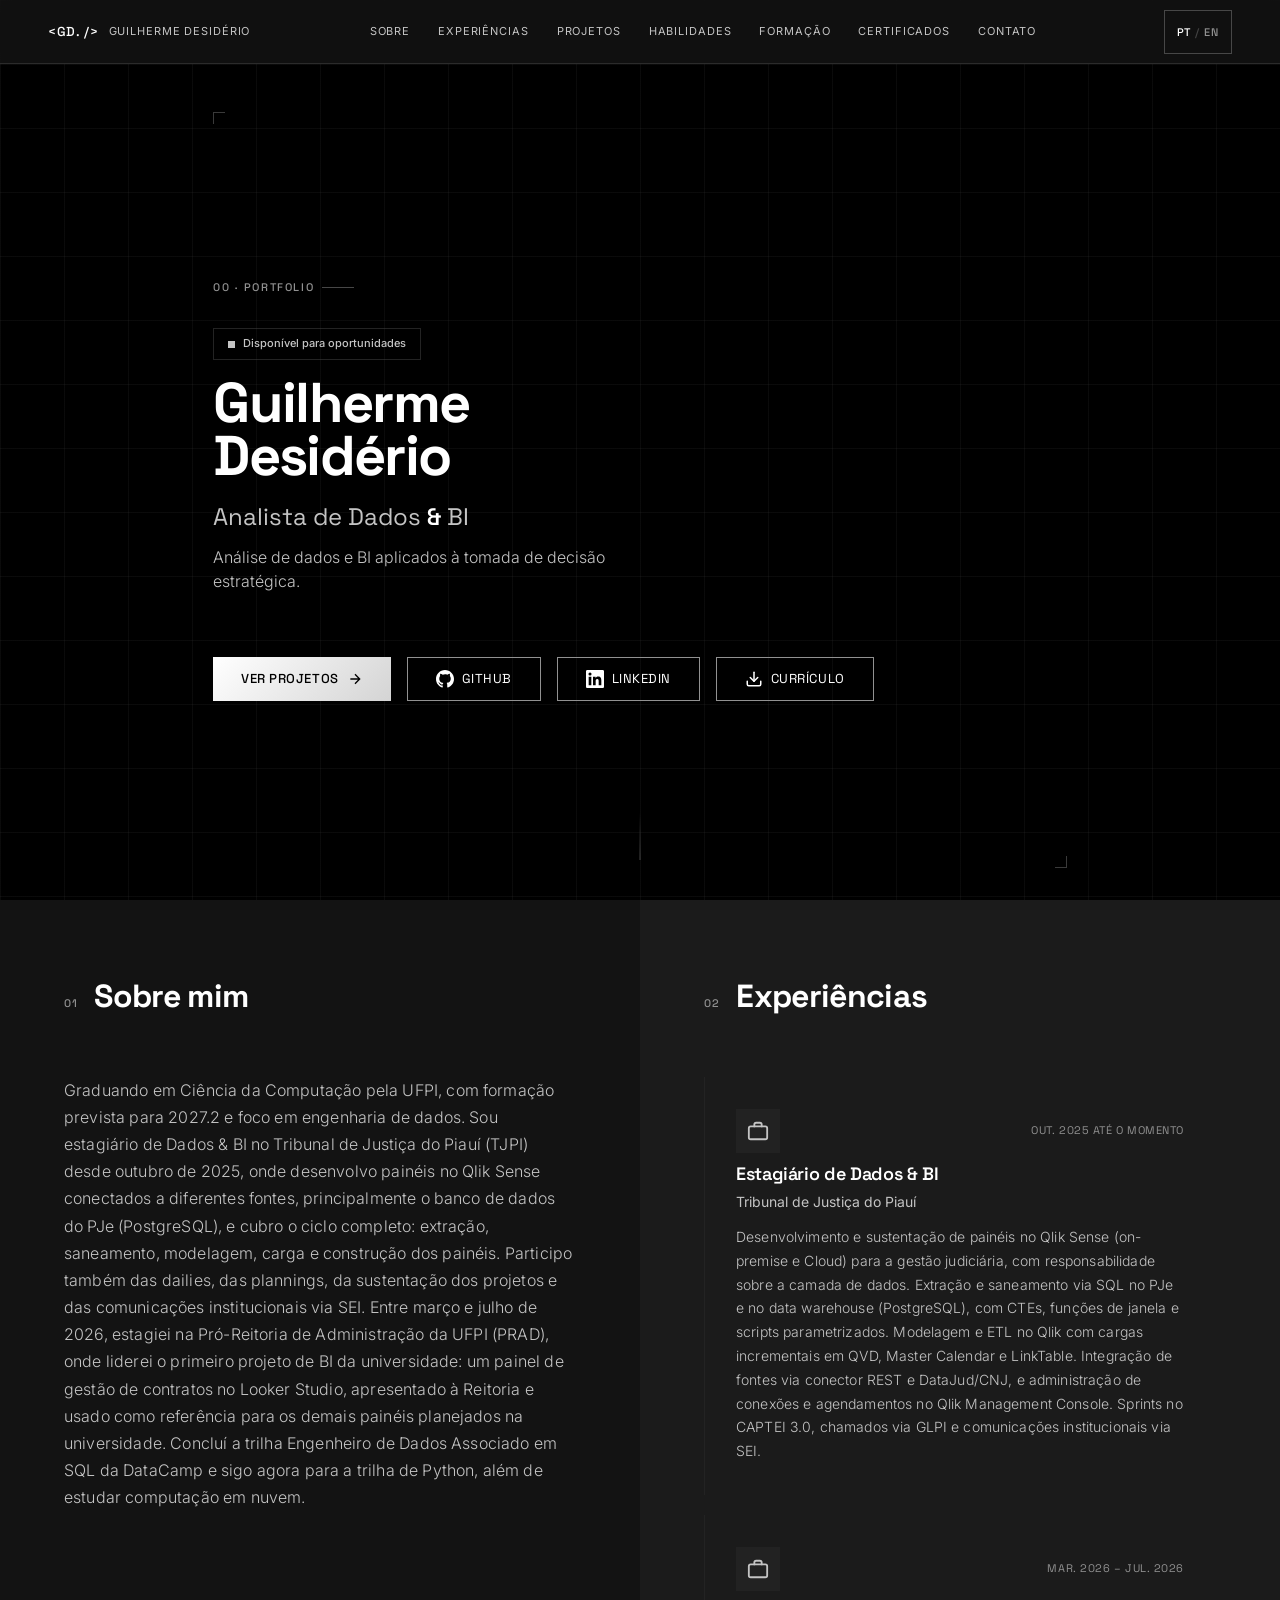
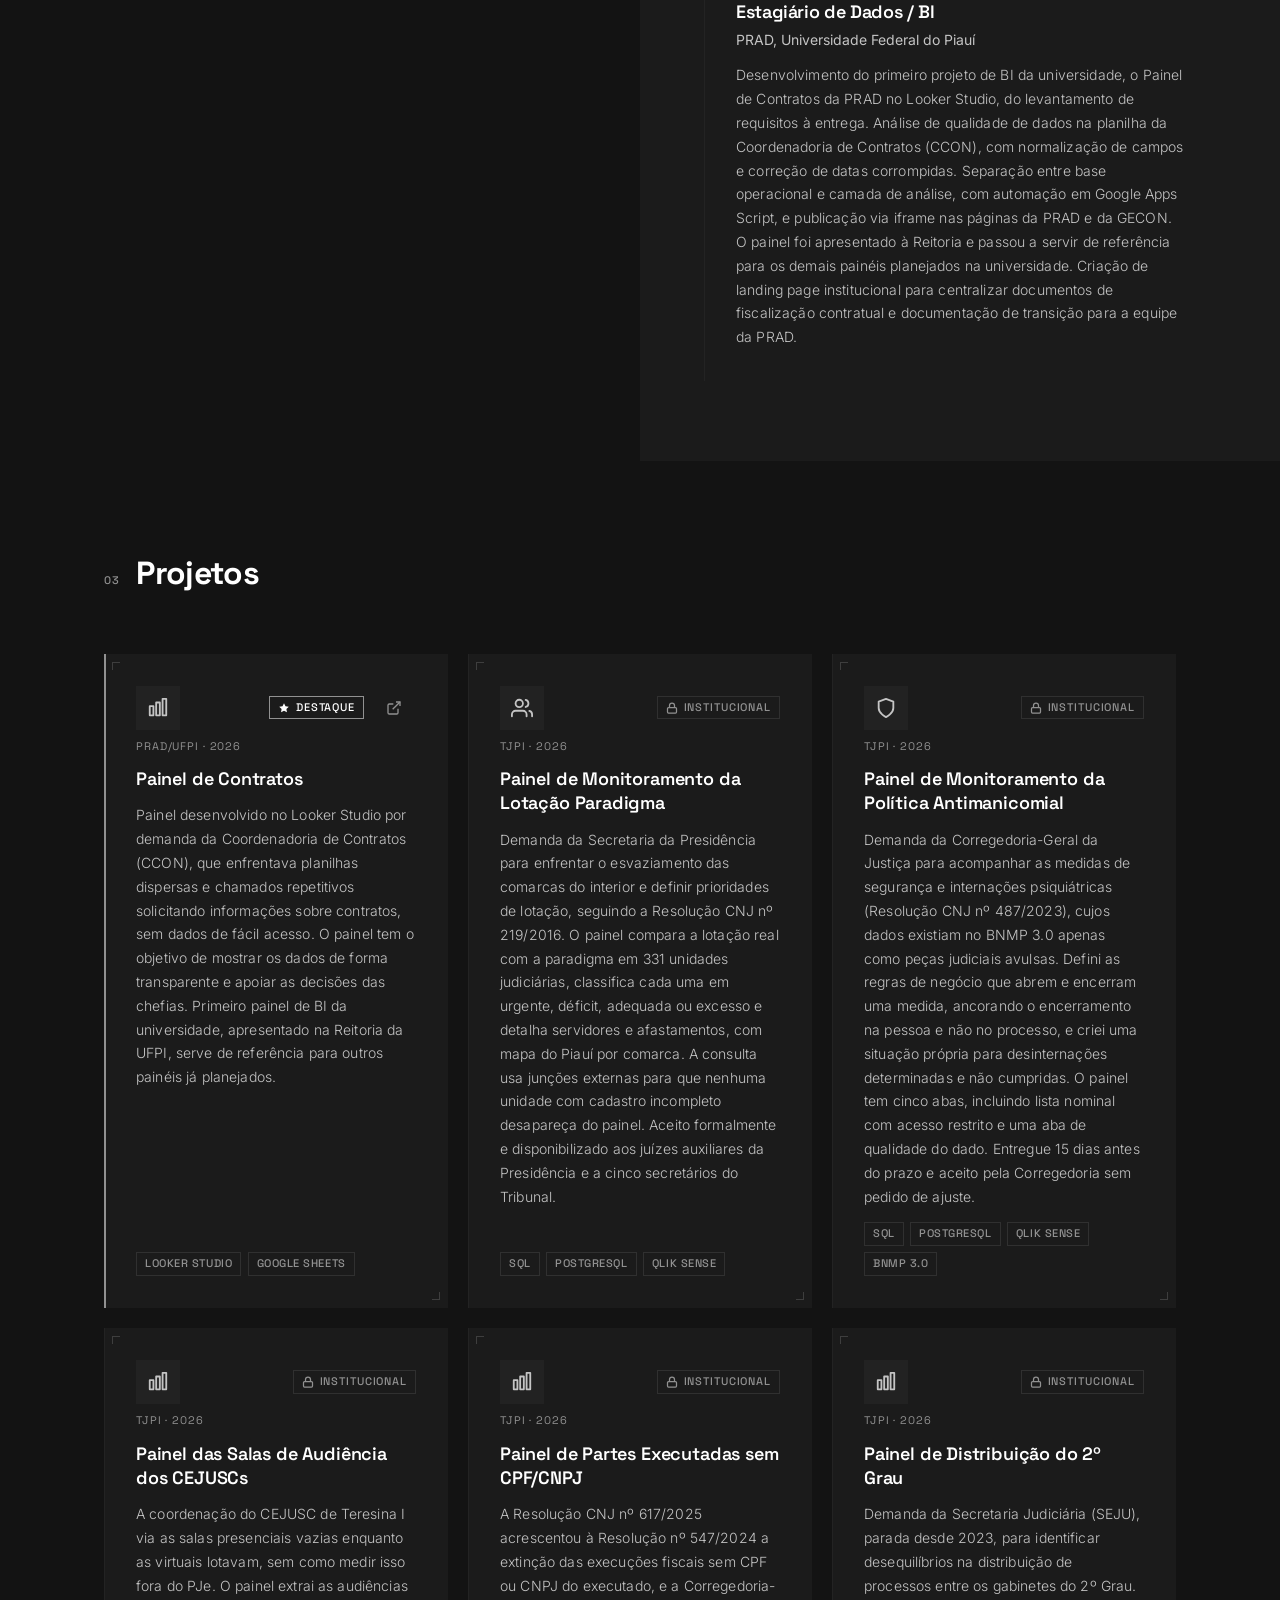
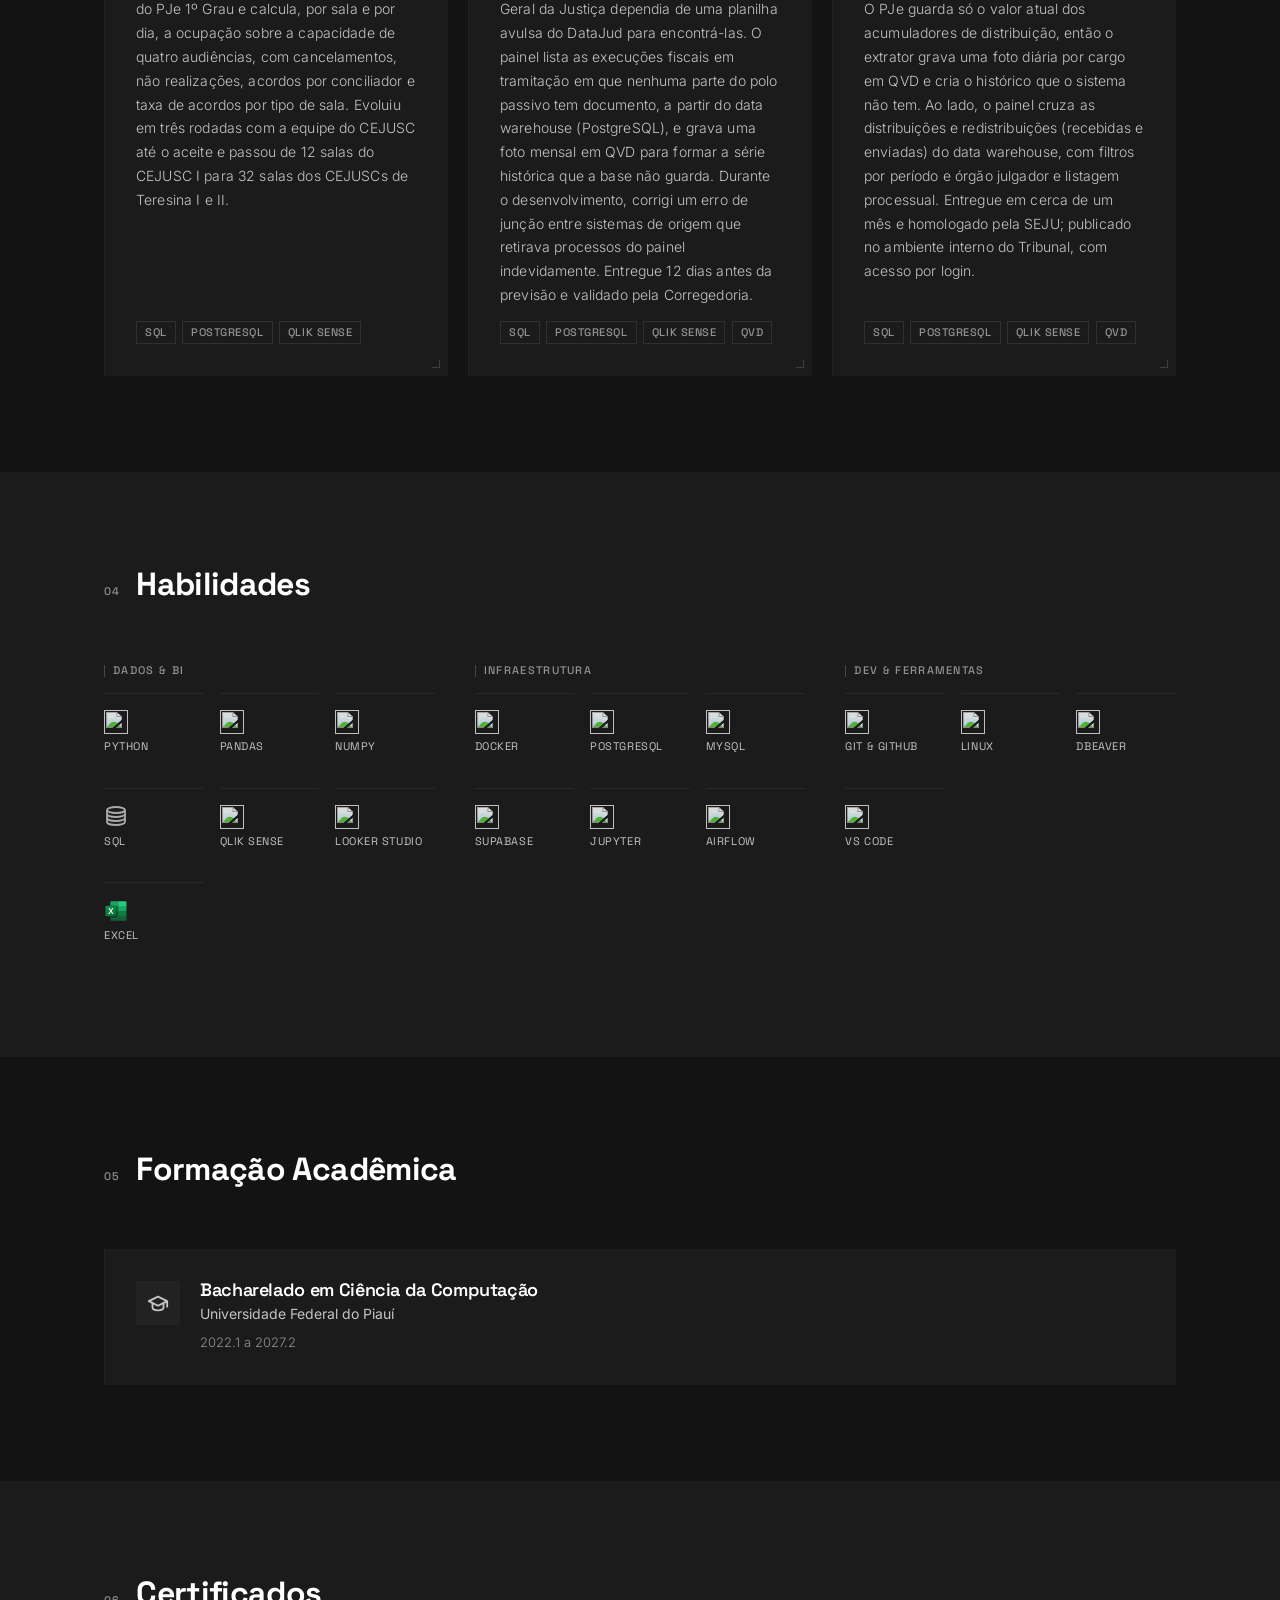
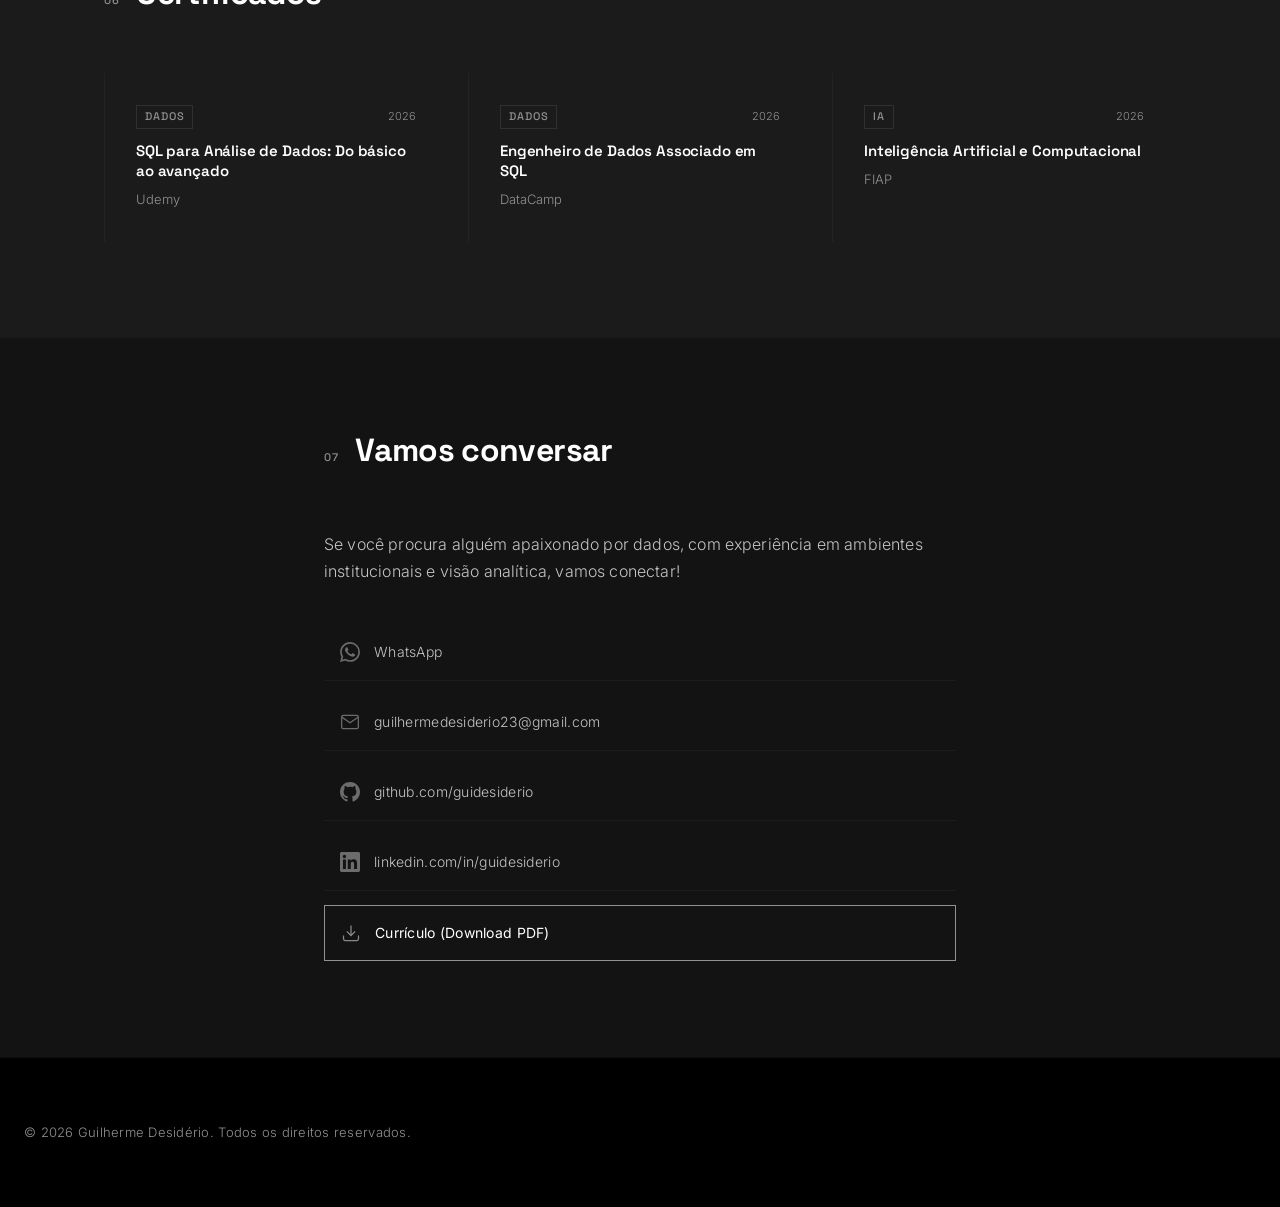
==== commit 98a568be: "content: remover CEV, painéis de Complementos e Suspensão e certificado AWS - Remove experiência no " ====
--- a/index.html
+++ b/index.html
@@ -249,10 +249,10 @@
             <div class="about-grid">
               <div class="about-text reveal">
                 <p
-                  data-lang-pt="Graduando em Ciência da Computação pela UFPI, com formação prevista para 2027.1 e foco em engenharia de dados. Sou estagiário de Dados &amp; BI no Tribunal de Justiça do Piauí (TJPI) desde outubro de 2025, onde desenvolvo painéis no Qlik Sense conectados a diferentes fontes, principalmente o banco de dados do PJe (PostgreSQL), e cubro o ciclo completo: extração, saneamento, modelagem, carga e construção dos painéis. Participo também das dailies, das plannings, da sustentação dos projetos e das comunicações institucionais via SEI. Entre março e julho de 2026, estagiei na Pró-Reitoria de Administração da UFPI (PRAD), onde liderei o primeiro projeto de BI da universidade: um painel de gestão de contratos no Looker Studio, apresentado à Reitoria e usado como referência para os demais painéis planejados na universidade. Concluí a trilha Engenheiro de Dados Associado em SQL da DataCamp e sigo agora para a trilha de Python, além de estudar computação em nuvem."
+                  data-lang-pt="Graduando em Ciência da Computação pela UFPI, com formação prevista para 2027.2 e foco em engenharia de dados. Sou estagiário de Dados &amp; BI no Tribunal de Justiça do Piauí (TJPI) desde outubro de 2025, onde desenvolvo painéis no Qlik Sense conectados a diferentes fontes, principalmente o banco de dados do PJe (PostgreSQL), e cubro o ciclo completo: extração, saneamento, modelagem, carga e construção dos painéis. Participo também das dailies, das plannings, da sustentação dos projetos e das comunicações institucionais via SEI. Entre março e julho de 2026, estagiei na Pró-Reitoria de Administração da UFPI (PRAD), onde liderei o primeiro projeto de BI da universidade: um painel de gestão de contratos no Looker Studio, apresentado à Reitoria e usado como referência para os demais painéis planejados na universidade. Concluí a trilha Engenheiro de Dados Associado em SQL da DataCamp e sigo agora para a trilha de Python, além de estudar computação em nuvem."
                   data-lang-en="Computer Science undergraduate at UFPI, graduating in 2027, focused on data engineering. I have been a Data &amp; BI intern at the Piauí Court of Justice (TJPI) since October 2025, where I build Qlik Sense dashboards connected to several sources, mainly the PJe database (PostgreSQL), covering the full cycle: extraction, cleansing, modeling, loading and dashboard development. I also take part in dailies, plannings, project maintenance and institutional communications via SEI. Between March and July 2026, I interned at UFPI's Administration Office (PRAD), where I led the university's first BI project: a contract management dashboard in Looker Studio, presented to the Rectory and used as a reference for the other dashboards planned at the university. I completed DataCamp's Associate Data Engineer in SQL track and am now moving on to the Python track, while also studying cloud computing."
                 >
-                  Graduando em Ciência da Computação pela UFPI, com formação prevista para 2027.1 e
+                  Graduando em Ciência da Computação pela UFPI, com formação prevista para 2027.2 e
                   foco em engenharia de dados. Sou estagiário de Dados &amp; BI no Tribunal de
                   Justiça do Piauí (TJPI) desde outubro de 2025, onde desenvolvo painéis no Qlik
                   Sense conectados a diferentes fontes, principalmente o banco de dados do PJe
@@ -381,41 +381,6 @@
                   passou a servir de referência para os demais painéis planejados na universidade.
                   Criação de landing page institucional para centralizar documentos de fiscalização
                   contratual e documentação de transição para a equipe da PRAD.
-                </p>
-              </article>
-
-              <article class="exp-card reveal">
-                <div class="exp-header">
-                  <div class="exp-icon-wrap" aria-hidden="true">
-                    <svg
-                      width="22"
-                      height="22"
-                      viewBox="0 0 24 24"
-                      fill="none"
-                      stroke="currentColor"
-                      stroke-width="2"
-                      stroke-linecap="round"
-                      stroke-linejoin="round"
-                    >
-                      <rect x="2" y="7" width="20" height="14" rx="2" ry="2" />
-                      <path d="M16 7V5a2 2 0 0 0-2-2h-4a2 2 0 0 0-2 2v2" />
-                    </svg>
-                  </div>
-                  <span class="exp-period">set. 2022 – mar. 2023</span>
-                </div>
-                <h3 class="exp-role" data-lang-pt="Estagiário de TI" data-lang-en="IT Intern">
-                  Estagiário de TI
-                </h3>
-                <p class="exp-company">Grupo Educacional CEV</p>
-                <p
-                  class="exp-description"
-                  data-lang-pt="Suporte técnico de primeiro nível (HelpDesk) à operação da instituição: atendimento e triagem de chamados, do diagnóstico à solução ou ao encaminhamento, e manutenção preventiva e corretiva de computadores, notebooks, impressoras e datashows em salas de aula e ambientes administrativos."
-                  data-lang-en="First-level technical support (HelpDesk) for the institution's operations: ticket handling and triage, from diagnosis to resolution or escalation, and preventive and corrective maintenance of computers, laptops, printers and projectors in classrooms and administrative areas."
-                >
-                  Suporte técnico de primeiro nível (HelpDesk) à operação da instituição:
-                  atendimento e triagem de chamados, do diagnóstico à solução ou ao encaminhamento,
-                  e manutenção preventiva e corretiva de computadores, notebooks, impressoras e
-                  datashows em salas de aula e ambientes administrativos.
                 </p>
               </article>
             </div>
@@ -867,74 +832,6 @@
               <div class="corner-br" aria-hidden="true"></div>
             </article>
 
-            <article class="card reveal">
-              <div class="card-header">
-                <div class="card-icon-wrap card-icon--violet" aria-hidden="true">
-                  <!-- Check/data icon -->
-                  <svg
-                    width="22"
-                    height="22"
-                    viewBox="0 0 24 24"
-                    fill="none"
-                    stroke="currentColor"
-                    stroke-width="2"
-                    stroke-linecap="round"
-                    stroke-linejoin="round"
-                  >
-                    <polyline points="22 7 13.5 15.5 8.5 10.5 2 17" />
-                    <polyline points="16 7 22 7 22 13" />
-                  </svg>
-                </div>
-                <div class="card-links">
-                  <span class="badge-private">
-                    <svg
-                      xmlns="http://www.w3.org/2000/svg"
-                      width="12"
-                      height="12"
-                      viewBox="0 0 24 24"
-                      fill="none"
-                      stroke="currentColor"
-                      stroke-width="2.5"
-                      aria-hidden="true"
-                    >
-                      <rect x="3" y="11" width="18" height="11" rx="2" ry="2" />
-                      <path d="M7 11V7a5 5 0 0 1 10 0v4" />
-                    </svg>
-                    <span data-lang-pt="Institucional" data-lang-en="Institutional">
-                      Institucional
-                    </span>
-                  </span>
-                </div>
-              </div>
-              <p class="card-institution">TJPI · 2026</p>
-              <h3
-                class="card-title"
-                data-lang-pt="Painel de Complementos de Movimentos Inválidos"
-                data-lang-en="Invalid Movement Complements Dashboard"
-              >
-                Painel de Complementos de Movimentos Inválidos
-              </h3>
-              <p
-                class="card-description"
-                data-lang-pt="Painel desenvolvido no Qlik Sense para apoiar a tomada de decisão da Seção de Sistemas Extrajudiciais / Dados, a partir do volume de processos com complementos de movimentos inválidos identificados no Indicador a3 (Percentual de Complementos Válidos) do Painel de Saneamento do CNJ. Permite visualizar a quantidade de processos que precisam de correção, quais complementos estão inválidos e a instância desses processos, para viabilizar o cumprimento da meta de saneamento."
-                data-lang-en="Dashboard for monitoring data quality sent to DataJud, focusing on Indicator a3 (Valid Complements Percentage) from the National Council of Justice (CNJ) Sanitation Panel. Helps identify inconsistencies and supports decision-making for correcting cases with invalid movement complements."
-              >
-                Painel desenvolvido no Qlik Sense para apoiar a tomada de decisão da Seção de
-                Sistemas Extrajudiciais / Dados, a partir do volume de processos com complementos de
-                movimentos inválidos identificados no Indicador a3 (Percentual de Complementos
-                Válidos) do Painel de Saneamento do CNJ. Permite visualizar a quantidade de
-                processos que precisam de correção, quais complementos estão inválidos e a instância
-                desses processos, para viabilizar o cumprimento da meta de saneamento.
-              </p>
-              <div class="card-tags">
-                <span class="tag">Qlik Sense</span>
-                <span class="tag">DataJud</span>
-                <span class="tag">CNJ</span>
-              </div>
-              <div class="corner-tl" aria-hidden="true"></div>
-              <div class="corner-br" aria-hidden="true"></div>
-            </article>
-
             <!-- DESATIVADO (manter para reativação futura): Maleta Digital da Fiscalização
             <article class="card reveal">
               <div class="card-header">
@@ -1075,75 +972,6 @@
                 <span class="tag">PostgreSQL</span>
                 <span class="tag">Qlik Sense</span>
                 <span class="tag">QVD</span>
-              </div>
-              <div class="corner-tl" aria-hidden="true"></div>
-              <div class="corner-br" aria-hidden="true"></div>
-            </article>
-
-            <article class="card reveal">
-              <div class="card-header">
-                <div class="card-icon-wrap card-icon--blue" aria-hidden="true">
-                  <!-- Bar chart icon -->
-                  <svg
-                    width="22"
-                    height="22"
-                    viewBox="0 0 24 24"
-                    fill="none"
-                    stroke="currentColor"
-                    stroke-width="2"
-                    stroke-linecap="round"
-                    stroke-linejoin="round"
-                  >
-                    <rect x="3" y="10" width="4" height="10" />
-                    <rect x="10" y="6" width="4" height="14" />
-                    <rect x="17" y="2" width="4" height="18" />
-                  </svg>
-                </div>
-                <div class="card-links">
-                  <span class="badge-private">
-                    <svg
-                      xmlns="http://www.w3.org/2000/svg"
-                      width="12"
-                      height="12"
-                      viewBox="0 0 24 24"
-                      fill="none"
-                      stroke="currentColor"
-                      stroke-width="2.5"
-                      aria-hidden="true"
-                    >
-                      <rect x="3" y="11" width="18" height="11" rx="2" ry="2" />
-                      <path d="M7 11V7a5 5 0 0 1 10 0v4" />
-                    </svg>
-                    <span data-lang-pt="Institucional" data-lang-en="Institutional">
-                      Institucional
-                    </span>
-                  </span>
-                </div>
-              </div>
-              <p class="card-institution">TJPI · 2026</p>
-              <h3
-                class="card-title"
-                data-lang-pt="Painel de Suspensão"
-                data-lang-en="Suspension Panel"
-              >
-                Painel de Suspensão
-              </h3>
-              <p
-                class="card-description"
-                data-lang-pt="Painel desenvolvido no Qlik Sense por solicitação da 4ª Vara da Fazenda Pública, que não possuía controle dos processos em fase de suspensão e os via passarem do prazo legal sem acompanhamento. Monitora o prazo de suspensão de processos de todas as classes processuais, para possibilitar o monitoramento permanente do status e a adoção de medidas necessárias. Inclui scripts de carga, campos calculados e expressões de cor para indicação visual dos prazos."
-                data-lang-en="Panel built in Qlik Sense to monitor the suspension deadline of cases across all procedural classes, aiming to optimize the case flow and ensure tracking of cases in this phase. It includes load scripts, calculated fields and color expressions for visual indication of deadlines."
-              >
-                Painel desenvolvido no Qlik Sense por solicitação da 4ª Vara da Fazenda Pública, que
-                não possuía controle dos processos em fase de suspensão e os via passarem do prazo
-                legal sem acompanhamento. Monitora o prazo de suspensão de processos de todas as
-                classes processuais, para possibilitar o monitoramento permanente do status e a
-                adoção de medidas necessárias. Inclui scripts de carga, campos calculados e
-                expressões de cor para indicação visual dos prazos.
-              </p>
-              <div class="card-tags">
-                <span class="tag">Qlik Sense</span>
-                <span class="tag">SQL</span>
-                <span class="tag">PostgreSQL</span>
               </div>
               <div class="corner-tl" aria-hidden="true"></div>
               <div class="corner-br" aria-hidden="true"></div>
@@ -1453,7 +1281,7 @@
                 <p class="edu-period">
                   2022.1
                   <span data-lang-pt="a" data-lang-en="to">a</span>
-                  2027.1
+                  2027.2
                 </p>
               </div>
             </article>
@@ -1471,20 +1299,6 @@
             </h2>
           </div>
           <div class="certs-grid">
-            <article class="cert-card reveal">
-              <div class="cert-meta">
-                <span class="cert-category">Cloud</span>
-                <span class="cert-year">2026</span>
-              </div>
-              <h3
-                class="cert-title"
-                data-lang-pt="AWS Fundamentos de Nuvem"
-                data-lang-en="AWS Cloud Fundamentals"
-              >
-                AWS Fundamentos de Nuvem
-              </h3>
-              <p class="cert-issuer">AWS Treina Brasil</p>
-            </article>
             <article class="cert-card reveal">
               <div class="cert-meta">
                 <span class="cert-category" data-lang-pt="Dados" data-lang-en="Data">Dados</span>
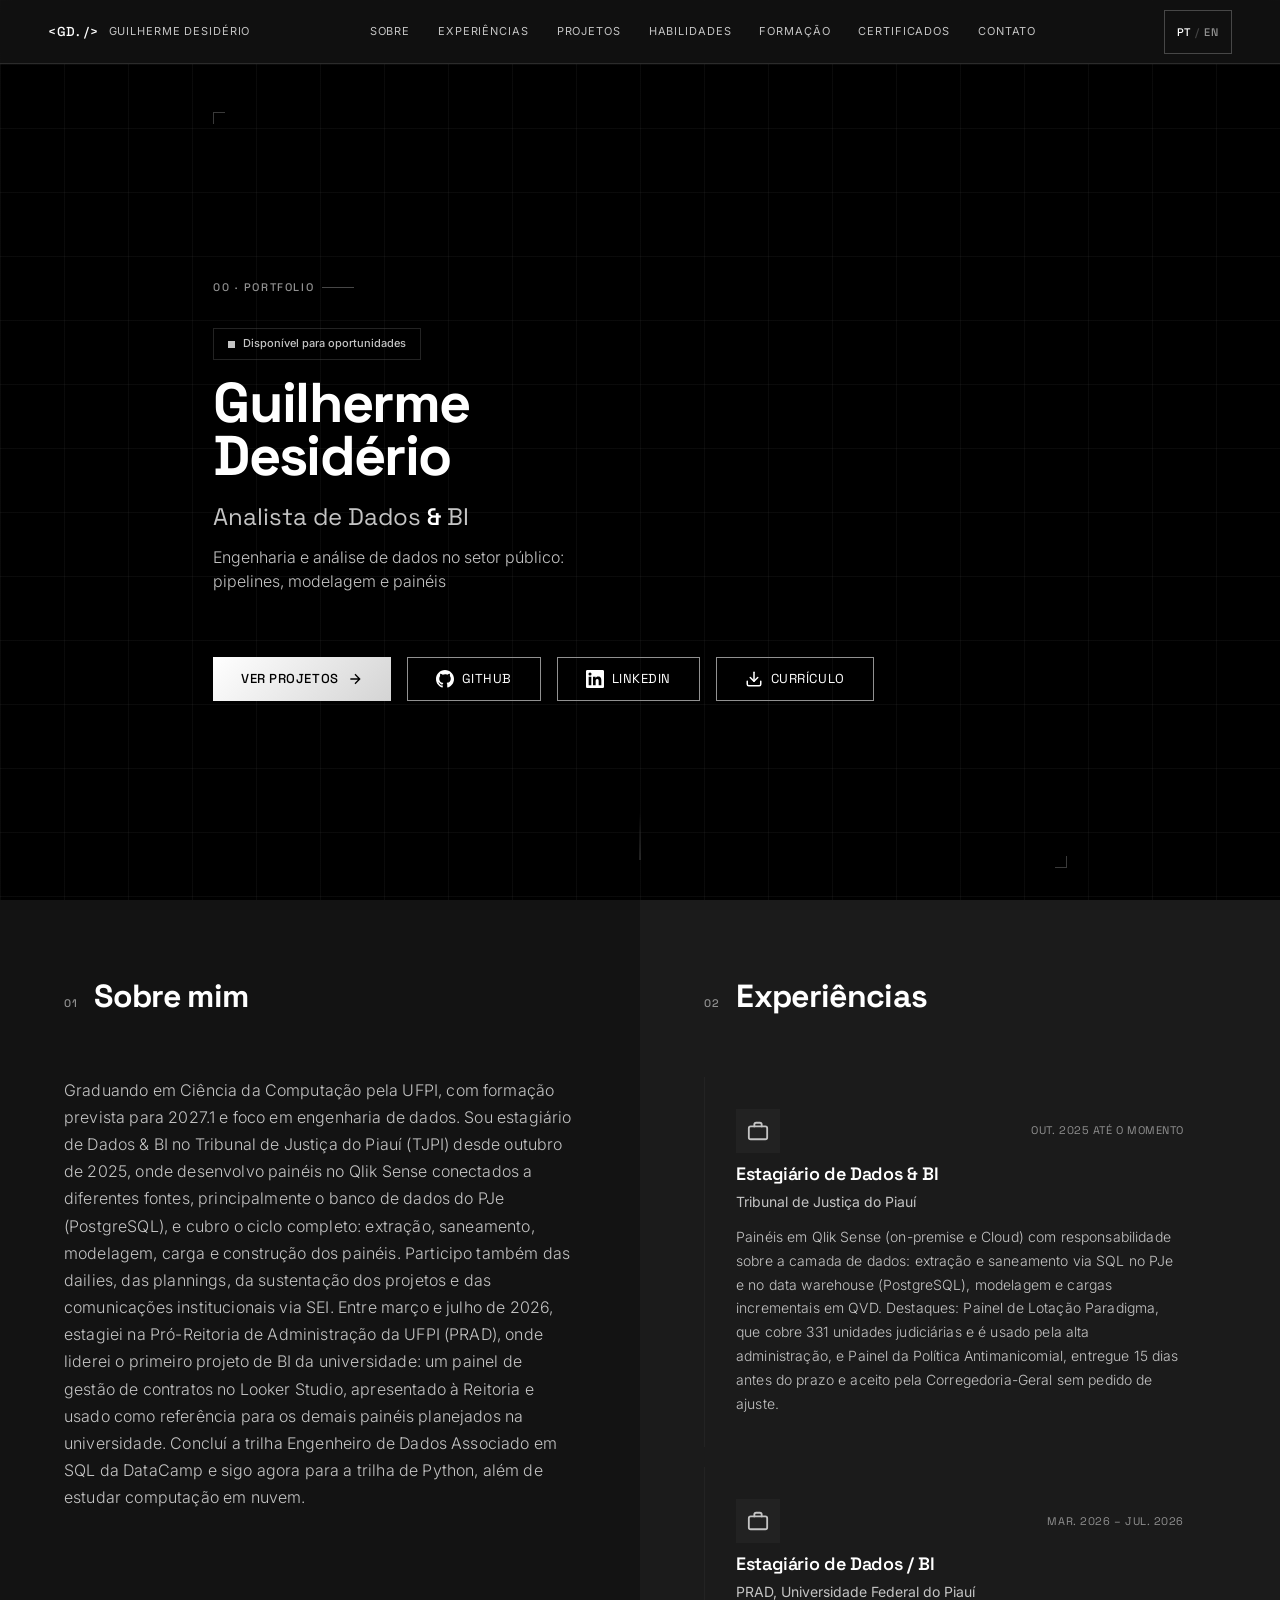
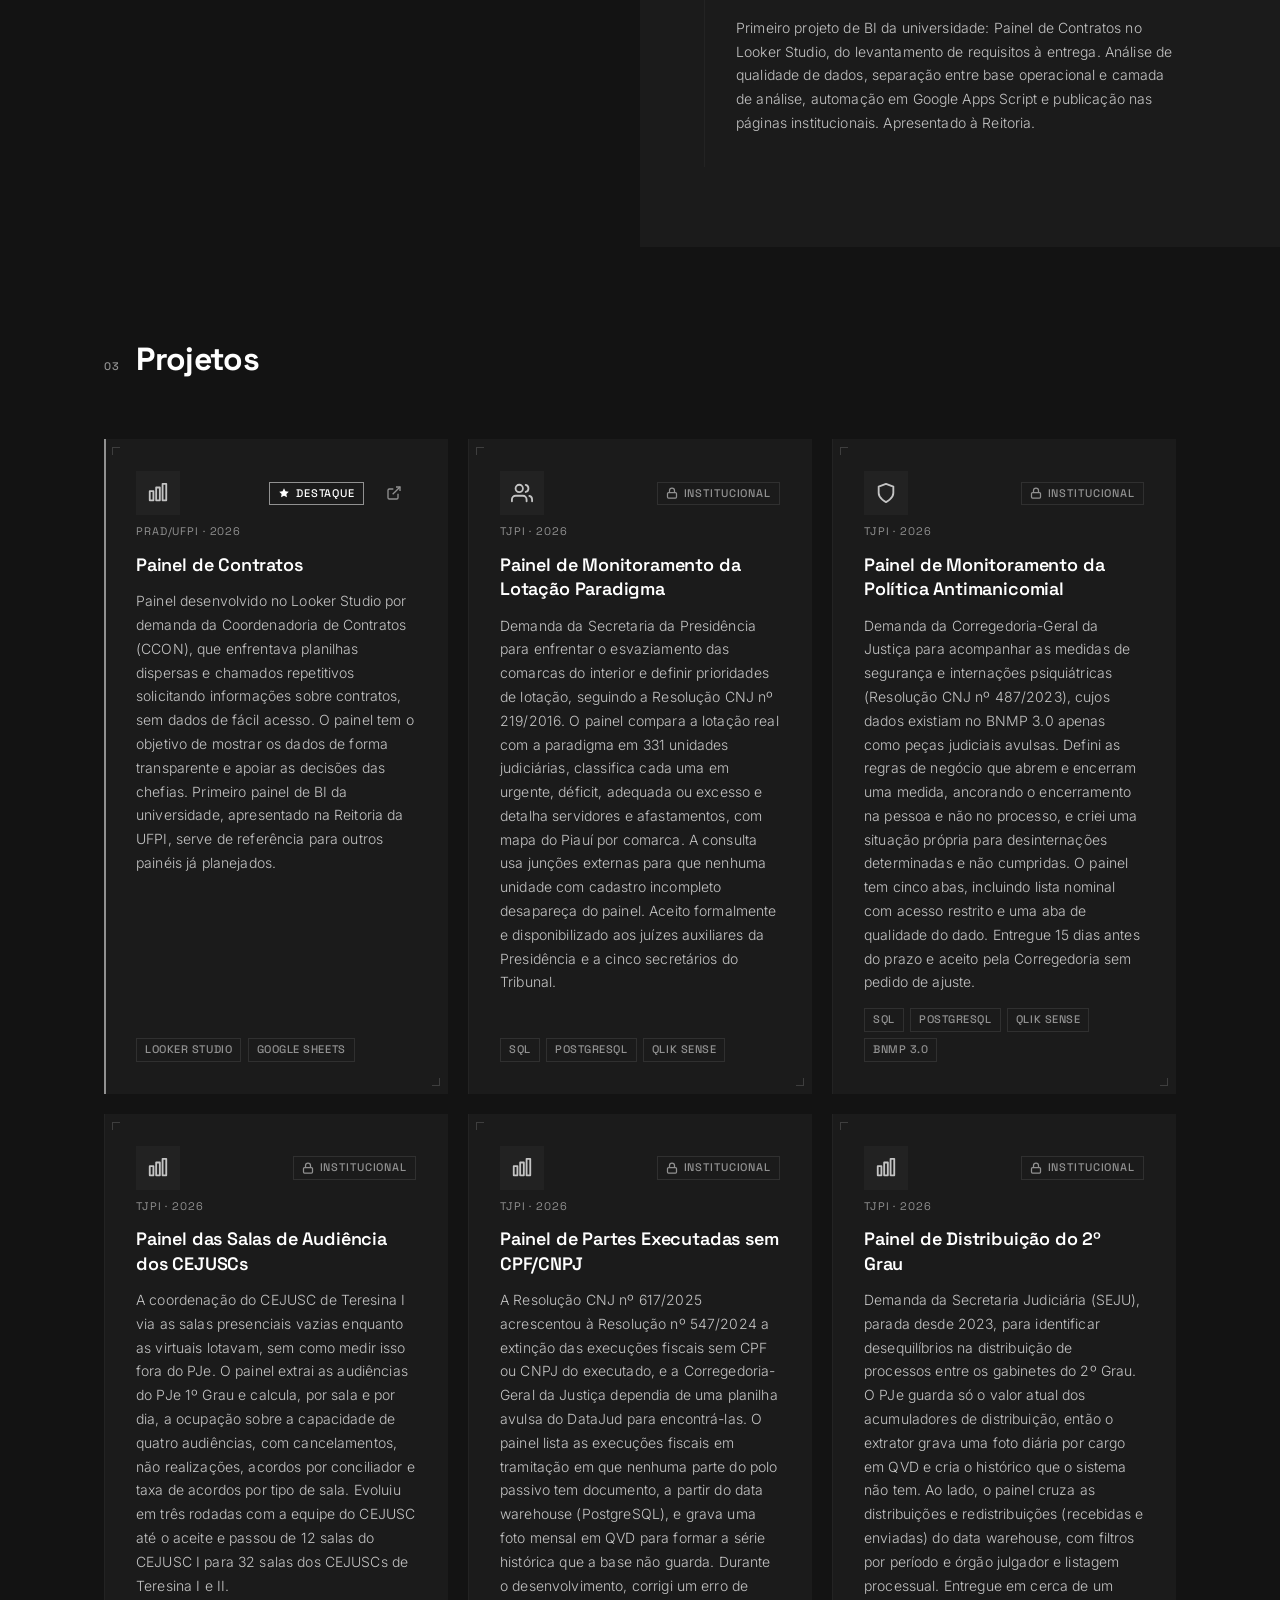
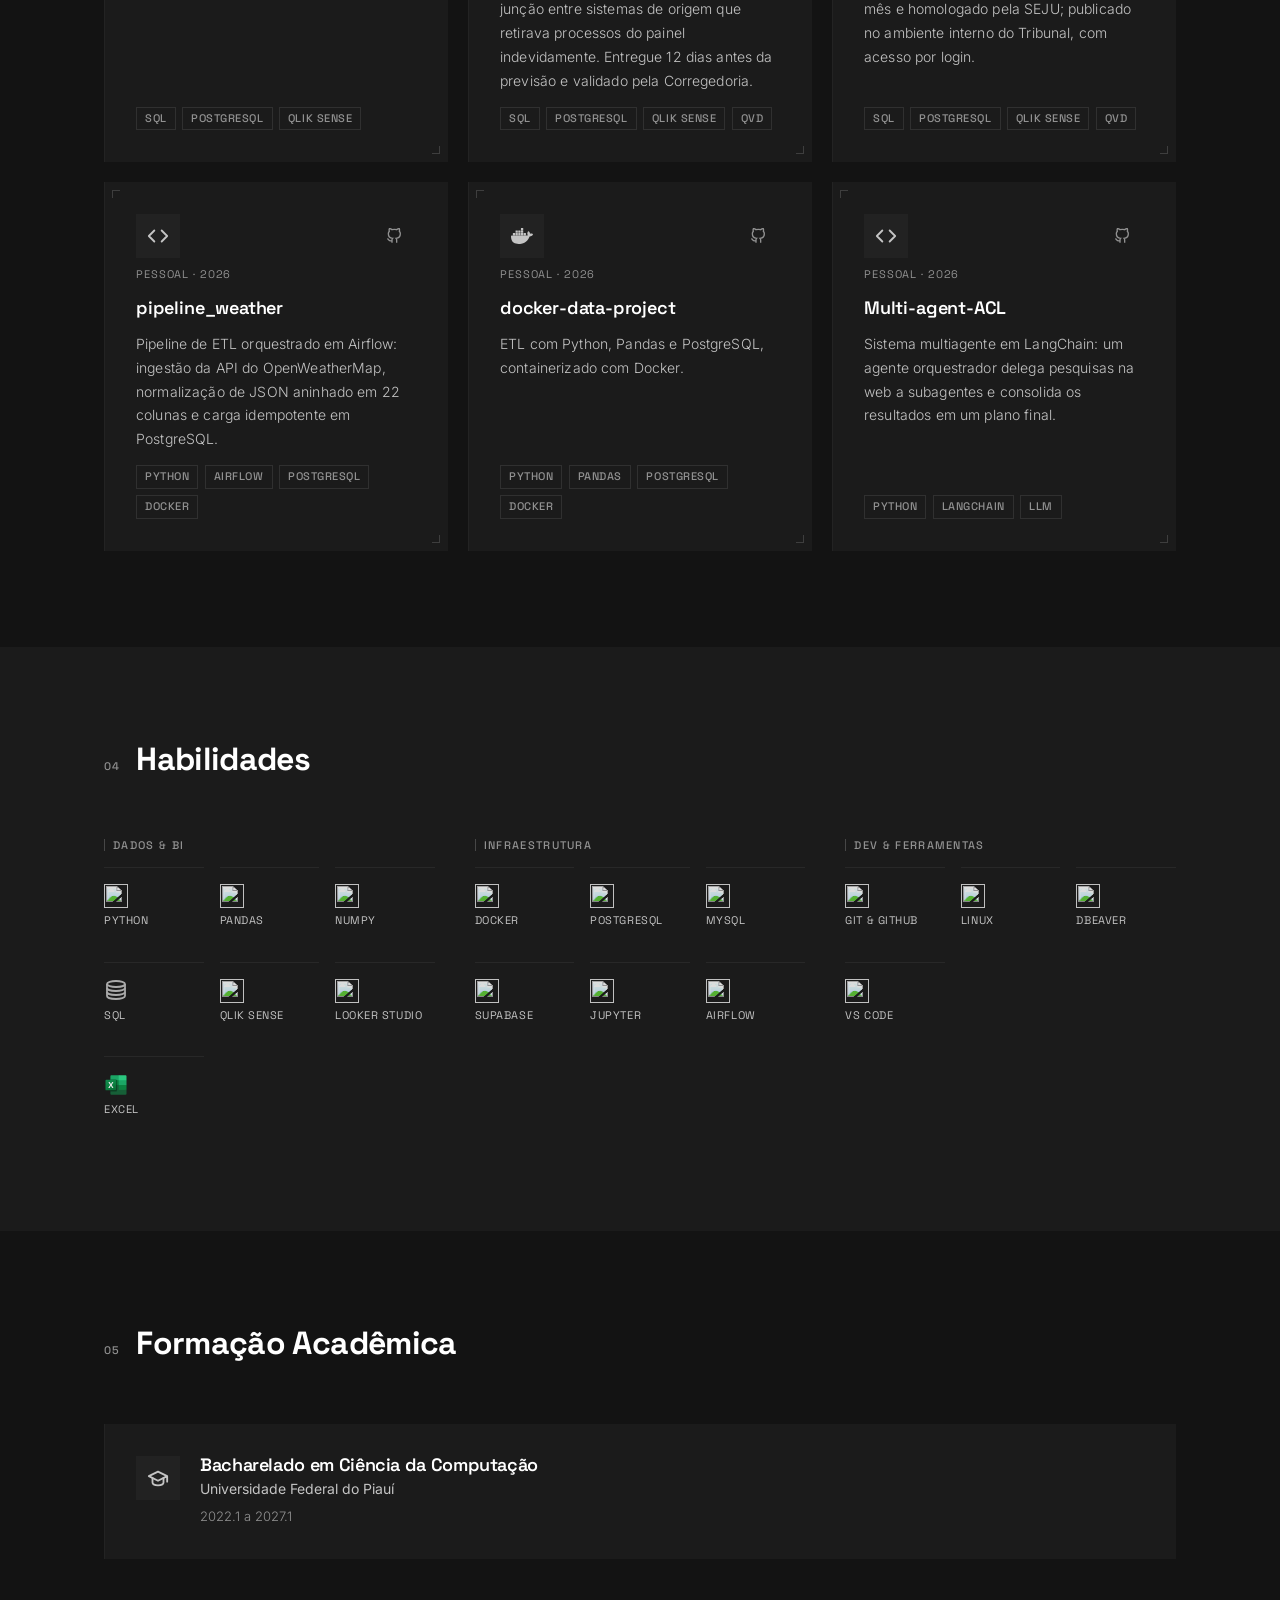
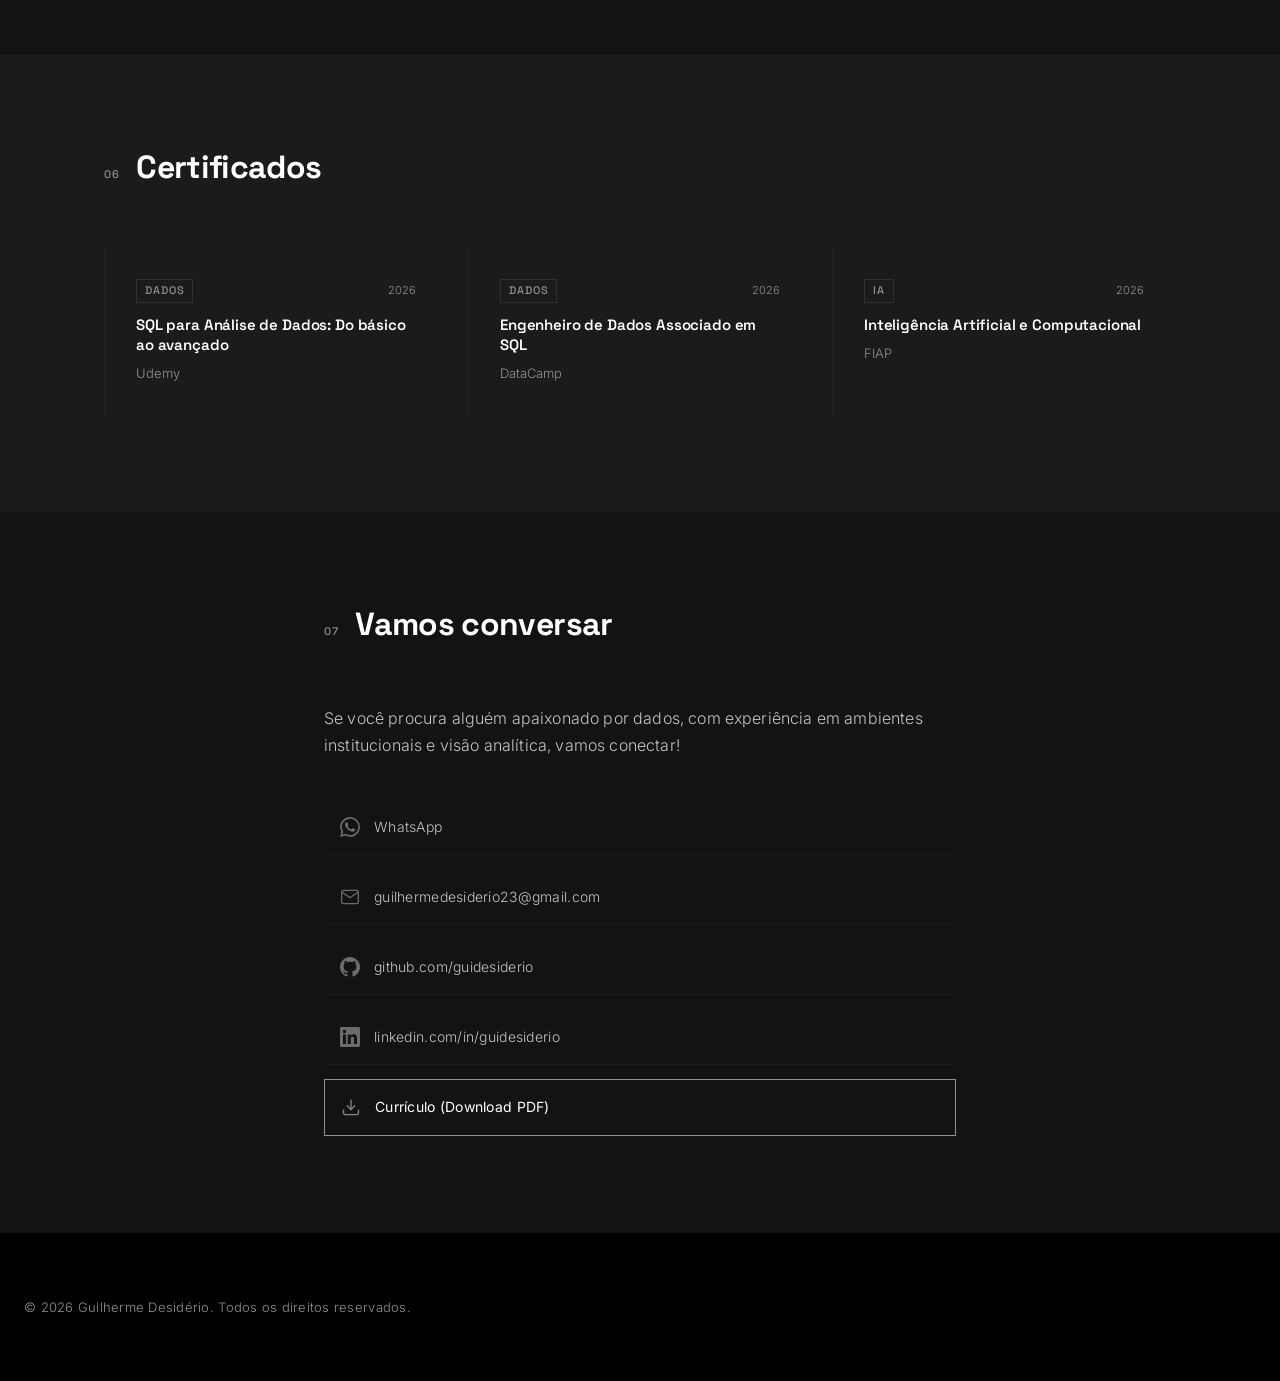
==== commit 60a43640: "content: novo subtítulo, projetos de código e ajustes de tradução - Hero com novo subtítulo em PT e " ====
--- a/index.html
+++ b/index.html
@@ -158,10 +158,10 @@
           </p>
           <p
             class="hero-description"
-            data-lang-pt="Dados viram decisões. Eu construo o caminho entre eles."
-            data-lang-en="Data becomes decisions. I build the path between them."
+            data-lang-pt="Engenharia e análise de dados no setor público: pipelines, modelagem e painéis"
+            data-lang-en="Data engineering and analytics in the public sector: pipelines, modeling and dashboards"
           >
-            Análise de dados e BI aplicados à tomada de decisão estratégica.
+            Engenharia e análise de dados no setor público: pipelines, modelagem e painéis
           </p>
           <div class="hero-cta hero-actions-anim">
             <a
@@ -249,10 +249,10 @@
             <div class="about-grid">
               <div class="about-text reveal">
                 <p
-                  data-lang-pt="Graduando em Ciência da Computação pela UFPI, com formação prevista para 2027.2 e foco em engenharia de dados. Sou estagiário de Dados &amp; BI no Tribunal de Justiça do Piauí (TJPI) desde outubro de 2025, onde desenvolvo painéis no Qlik Sense conectados a diferentes fontes, principalmente o banco de dados do PJe (PostgreSQL), e cubro o ciclo completo: extração, saneamento, modelagem, carga e construção dos painéis. Participo também das dailies, das plannings, da sustentação dos projetos e das comunicações institucionais via SEI. Entre março e julho de 2026, estagiei na Pró-Reitoria de Administração da UFPI (PRAD), onde liderei o primeiro projeto de BI da universidade: um painel de gestão de contratos no Looker Studio, apresentado à Reitoria e usado como referência para os demais painéis planejados na universidade. Concluí a trilha Engenheiro de Dados Associado em SQL da DataCamp e sigo agora para a trilha de Python, além de estudar computação em nuvem."
+                  data-lang-pt="Graduando em Ciência da Computação pela UFPI, com formação prevista para 2027.1 e foco em engenharia de dados. Sou estagiário de Dados &amp; BI no Tribunal de Justiça do Piauí (TJPI) desde outubro de 2025, onde desenvolvo painéis no Qlik Sense conectados a diferentes fontes, principalmente o banco de dados do PJe (PostgreSQL), e cubro o ciclo completo: extração, saneamento, modelagem, carga e construção dos painéis. Participo também das dailies, das plannings, da sustentação dos projetos e das comunicações institucionais via SEI. Entre março e julho de 2026, estagiei na Pró-Reitoria de Administração da UFPI (PRAD), onde liderei o primeiro projeto de BI da universidade: um painel de gestão de contratos no Looker Studio, apresentado à Reitoria e usado como referência para os demais painéis planejados na universidade. Concluí a trilha Engenheiro de Dados Associado em SQL da DataCamp e sigo agora para a trilha de Python, além de estudar computação em nuvem."
                   data-lang-en="Computer Science undergraduate at UFPI, graduating in 2027, focused on data engineering. I have been a Data &amp; BI intern at the Piauí Court of Justice (TJPI) since October 2025, where I build Qlik Sense dashboards connected to several sources, mainly the PJe database (PostgreSQL), covering the full cycle: extraction, cleansing, modeling, loading and dashboard development. I also take part in dailies, plannings, project maintenance and institutional communications via SEI. Between March and July 2026, I interned at UFPI's Administration Office (PRAD), where I led the university's first BI project: a contract management dashboard in Looker Studio, presented to the Rectory and used as a reference for the other dashboards planned at the university. I completed DataCamp's Associate Data Engineer in SQL track and am now moving on to the Python track, while also studying cloud computing."
                 >
-                  Graduando em Ciência da Computação pela UFPI, com formação prevista para 2027.2 e
+                  Graduando em Ciência da Computação pela UFPI, com formação prevista para 2027.1 e
                   foco em engenharia de dados. Sou estagiário de Dados &amp; BI no Tribunal de
                   Justiça do Piauí (TJPI) desde outubro de 2025, onde desenvolvo painéis no Qlik
                   Sense conectados a diferentes fontes, principalmente o banco de dados do PJe
@@ -320,17 +320,15 @@
                 </p>
                 <p
                   class="exp-description"
-                  data-lang-pt="Desenvolvimento e sustentação de painéis no Qlik Sense (on-premise e Cloud) para a gestão judiciária, com responsabilidade sobre a camada de dados. Extração e saneamento via SQL no PJe e no data warehouse (PostgreSQL), com CTEs, funções de janela e scripts parametrizados. Modelagem e ETL no Qlik com cargas incrementais em QVD, Master Calendar e LinkTable. Integração de fontes via conector REST e DataJud/CNJ, e administração de conexões e agendamentos no Qlik Management Console. Sprints no CAPTEI 3.0, chamados via GLPI e comunicações institucionais via SEI."
-                  data-lang-en="Development and maintenance of Qlik Sense dashboards (on-premise and Cloud) for judicial management, owning the data layer. Extraction and cleansing via SQL on PJe and the data warehouse (PostgreSQL), with CTEs, window functions and parameterized scripts. Modeling and ETL in Qlik with incremental QVD loads, Master Calendar and LinkTable. Source integration via REST connector and DataJud/CNJ, plus connection and schedule management in the Qlik Management Console. Sprints in CAPTEI 3.0, tickets via GLPI and institutional communications via SEI."
+                  data-lang-pt="Painéis em Qlik Sense (on-premise e Cloud) com responsabilidade sobre a camada de dados: extração e saneamento via SQL no PJe e no data warehouse (PostgreSQL), modelagem e cargas incrementais em QVD. Destaques: Painel de Lotação Paradigma, que cobre 331 unidades judiciárias e é usado pela alta administração, e Painel da Política Antimanicomial, entregue 15 dias antes do prazo e aceito pela Corregedoria-Geral sem pedido de ajuste."
+                  data-lang-en="Qlik Sense dashboards (on-premise and Cloud) with ownership of the data layer: SQL extraction and cleansing from PJe and the data warehouse (PostgreSQL), modeling and incremental QVD loads. Highlights: the Staffing Baseline dashboard, covering 331 judicial units and used by the court's senior management, and the Anti-Institutionalization Policy dashboard, delivered 15 days ahead of schedule and accepted by the Inspectorate General with no requested changes."
                 >
-                  Desenvolvimento e sustentação de painéis no Qlik Sense (on-premise e Cloud) para a
-                  gestão judiciária, com responsabilidade sobre a camada de dados. Extração e
-                  saneamento via SQL no PJe e no data warehouse (PostgreSQL), com CTEs, funções de
-                  janela e scripts parametrizados. Modelagem e ETL no Qlik com cargas incrementais em
-                  QVD, Master Calendar e LinkTable. Integração de fontes via conector REST e
-                  DataJud/CNJ, e administração de conexões e agendamentos no Qlik Management
-                  Console. Sprints no CAPTEI 3.0, chamados via GLPI e comunicações institucionais
-                  via SEI.
+                  Painéis em Qlik Sense (on-premise e Cloud) com responsabilidade sobre a camada de
+                  dados: extração e saneamento via SQL no PJe e no data warehouse (PostgreSQL),
+                  modelagem e cargas incrementais em QVD. Destaques: Painel de Lotação Paradigma, que
+                  cobre 331 unidades judiciárias e é usado pela alta administração, e Painel da
+                  Política Antimanicomial, entregue 15 dias antes do prazo e aceito pela
+                  Corregedoria-Geral sem pedido de ajuste.
                 </p>
               </article>
 
@@ -369,18 +367,13 @@
                 </p>
                 <p
                   class="exp-description"
-                  data-lang-pt="Desenvolvimento do primeiro projeto de BI da universidade, o Painel de Contratos da PRAD no Looker Studio, do levantamento de requisitos à entrega. Análise de qualidade de dados na planilha da Coordenadoria de Contratos (CCON), com normalização de campos e correção de datas corrompidas. Separação entre base operacional e camada de análise, com automação em Google Apps Script, e publicação via iframe nas páginas da PRAD e da GECON. O painel foi apresentado à Reitoria e passou a servir de referência para os demais painéis planejados na universidade. Criação de landing page institucional para centralizar documentos de fiscalização contratual e documentação de transição para a equipe da PRAD."
-                  data-lang-en="Development of the university's first BI project, the PRAD Contracts Dashboard in Looker Studio, from requirements gathering to delivery. Data quality analysis on the Contracts Coordination (CCON) spreadsheet, with field normalization and correction of corrupted dates. Separation between the operational base and the analysis layer, with Google Apps Script automation, and publication via iframe on the PRAD and GECON pages. The dashboard was presented to the Rectory and became a reference for the other dashboards planned at the university. Built an institutional landing page to centralize contract oversight documents and delivered handover documentation to the PRAD team."
+                  data-lang-pt="Primeiro projeto de BI da universidade: Painel de Contratos no Looker Studio, do levantamento de requisitos à entrega. Análise de qualidade de dados, separação entre base operacional e camada de análise, automação em Google Apps Script e publicação nas páginas institucionais. Apresentado à Reitoria."
+                  data-lang-en="The university's first BI project: a contracts dashboard in Looker Studio, from requirements gathering to delivery. Data quality analysis, separation between the operational base and the analysis layer, Google Apps Script automation and publication on the institutional pages. Presented to the university's Rectory."
                 >
-                  Desenvolvimento do primeiro projeto de BI da universidade, o Painel de Contratos da
-                  PRAD no Looker Studio, do levantamento de requisitos à entrega. Análise de
-                  qualidade de dados na planilha da Coordenadoria de Contratos (CCON), com
-                  normalização de campos e correção de datas corrompidas. Separação entre base
-                  operacional e camada de análise, com automação em Google Apps Script, e publicação
-                  via iframe nas páginas da PRAD e da GECON. O painel foi apresentado à Reitoria e
-                  passou a servir de referência para os demais painéis planejados na universidade.
-                  Criação de landing page institucional para centralizar documentos de fiscalização
-                  contratual e documentação de transição para a equipe da PRAD.
+                  Primeiro projeto de BI da universidade: Painel de Contratos no Looker Studio, do
+                  levantamento de requisitos à entrega. Análise de qualidade de dados, separação entre
+                  base operacional e camada de análise, automação em Google Apps Script e publicação
+                  nas páginas institucionais. Apresentado à Reitoria.
                 </p>
               </article>
             </div>
@@ -597,7 +590,7 @@
               <h3
                 class="card-title"
                 data-lang-pt="Painel de Monitoramento da Política Antimanicomial"
-                data-lang-en="Anti-Asylum Policy Monitoring Dashboard"
+                data-lang-en="Anti-Institutionalization Policy Monitoring (CNJ Res. 487/2023)"
               >
                 Painel de Monitoramento da Política Antimanicomial
               </h3>
@@ -625,11 +618,366 @@
               <div class="corner-br" aria-hidden="true"></div>
             </article>
 
-            <!-- DESATIVADO (manter para reativação futura): Docker Data Pipeline
+
+            <article class="card reveal">
+              <div class="card-header">
+                <div class="card-icon-wrap card-icon--violet" aria-hidden="true">
+                  <!-- Bar chart icon -->
+                  <svg
+                    width="22"
+                    height="22"
+                    viewBox="0 0 24 24"
+                    fill="none"
+                    stroke="currentColor"
+                    stroke-width="2"
+                    stroke-linecap="round"
+                    stroke-linejoin="round"
+                  >
+                    <rect x="3" y="10" width="4" height="10" />
+                    <rect x="10" y="6" width="4" height="14" />
+                    <rect x="17" y="2" width="4" height="18" />
+                  </svg>
+                </div>
+                <div class="card-links">
+                  <span class="badge-private">
+                    <svg
+                      xmlns="http://www.w3.org/2000/svg"
+                      width="12"
+                      height="12"
+                      viewBox="0 0 24 24"
+                      fill="none"
+                      stroke="currentColor"
+                      stroke-width="2.5"
+                      aria-hidden="true"
+                    >
+                      <rect x="3" y="11" width="18" height="11" rx="2" ry="2" />
+                      <path d="M7 11V7a5 5 0 0 1 10 0v4" />
+                    </svg>
+                    <span data-lang-pt="Institucional" data-lang-en="Institutional">
+                      Institucional
+                    </span>
+                  </span>
+                </div>
+              </div>
+              <p class="card-institution">TJPI · 2026</p>
+              <h3
+                class="card-title"
+                data-lang-pt="Painel das Salas de Audiência dos CEJUSCs"
+                data-lang-en="CEJUSC Hearing Rooms Dashboard"
+              >
+                Painel das Salas de Audiência dos CEJUSCs
+              </h3>
+              <p
+                class="card-description"
+                data-lang-pt="A coordenação do CEJUSC de Teresina I via as salas presenciais vazias enquanto as virtuais lotavam, sem como medir isso fora do PJe. O painel extrai as audiências do PJe 1º Grau e calcula, por sala e por dia, a ocupação sobre a capacidade de quatro audiências, com cancelamentos, não realizações, acordos por conciliador e taxa de acordos por tipo de sala. Evoluiu em três rodadas com a equipe do CEJUSC até o aceite e passou de 12 salas do CEJUSC I para 32 salas dos CEJUSCs de Teresina I e II."
+                data-lang-en="The CEJUSC Teresina I coordination saw in-person rooms sitting empty while virtual rooms were full, with no way to measure it outside PJe. The dashboard extracts hearings from PJe 1st Instance and computes, per room and per day, occupancy against a capacity of four hearings, along with cancellations, hearings not held, agreements per conciliator and agreement rate by room type. It evolved over three rounds with the CEJUSC team until acceptance and grew from 12 rooms at CEJUSC I to 32 rooms across CEJUSCs Teresina I and II."
+              >
+                A coordenação do CEJUSC de Teresina I via as salas presenciais vazias enquanto as
+                virtuais lotavam, sem como medir isso fora do PJe. O painel extrai as audiências do
+                PJe 1º Grau e calcula, por sala e por dia, a ocupação sobre a capacidade de quatro
+                audiências, com cancelamentos, não realizações, acordos por conciliador e taxa de
+                acordos por tipo de sala. Evoluiu em três rodadas com a equipe do CEJUSC até o
+                aceite e passou de 12 salas do CEJUSC I para 32 salas dos CEJUSCs de Teresina I e
+                II.
+              </p>
+              <div class="card-tags">
+                <span class="tag">SQL</span>
+                <span class="tag">PostgreSQL</span>
+                <span class="tag">Qlik Sense</span>
+              </div>
+              <div class="corner-tl" aria-hidden="true"></div>
+              <div class="corner-br" aria-hidden="true"></div>
+            </article>
+
+            <article class="card reveal">
+              <div class="card-header">
+                <div class="card-icon-wrap card-icon--green" aria-hidden="true">
+                  <!-- Bar chart icon -->
+                  <svg
+                    width="22"
+                    height="22"
+                    viewBox="0 0 24 24"
+                    fill="none"
+                    stroke="currentColor"
+                    stroke-width="2"
+                    stroke-linecap="round"
+                    stroke-linejoin="round"
+                  >
+                    <rect x="3" y="10" width="4" height="10" />
+                    <rect x="10" y="6" width="4" height="14" />
+                    <rect x="17" y="2" width="4" height="18" />
+                  </svg>
+                </div>
+                <div class="card-links">
+                  <span class="badge-private">
+                    <svg
+                      xmlns="http://www.w3.org/2000/svg"
+                      width="12"
+                      height="12"
+                      viewBox="0 0 24 24"
+                      fill="none"
+                      stroke="currentColor"
+                      stroke-width="2.5"
+                      aria-hidden="true"
+                    >
+                      <rect x="3" y="11" width="18" height="11" rx="2" ry="2" />
+                      <path d="M7 11V7a5 5 0 0 1 10 0v4" />
+                    </svg>
+                    <span data-lang-pt="Institucional" data-lang-en="Institutional">
+                      Institucional
+                    </span>
+                  </span>
+                </div>
+              </div>
+              <p class="card-institution">TJPI · 2026</p>
+              <h3
+                class="card-title"
+                data-lang-pt="Painel de Partes Executadas sem CPF/CNPJ"
+                data-lang-en="Dashboard of Parties without CPF/CNPJ"
+              >
+                Painel de Partes Executadas sem CPF/CNPJ
+              </h3>
+              <p
+                class="card-description"
+                data-lang-pt="A Resolução CNJ nº 617/2025 acrescentou à Resolução nº 547/2024 a extinção das execuções fiscais sem CPF ou CNPJ do executado, e a Corregedoria-Geral da Justiça dependia de uma planilha avulsa do DataJud para encontrá-las. O painel lista as execuções fiscais em tramitação em que nenhuma parte do polo passivo tem documento, a partir do data warehouse (PostgreSQL), e grava uma foto mensal em QVD para formar a série histórica que a base não guarda. Durante o desenvolvimento, corrigi um erro de junção entre sistemas de origem que retirava processos do painel indevidamente. Entregue 12 dias antes da previsão e validado pela Corregedoria."
+                data-lang-en="CNJ Resolution 617/2025 added to Resolution 547/2024 the dismissal of tax enforcement cases where the defendant has no CPF or CNPJ, and the General Inspectorate of Justice relied on an ad hoc DataJud spreadsheet to find them. The dashboard lists active tax enforcement cases in which no defendant has a document, from the data warehouse (PostgreSQL), and stores a monthly snapshot in QVD to build the historical series the source does not keep. During development, I fixed a join error across source systems that was wrongly dropping cases from the dashboard. Delivered 12 days ahead of schedule and validated by the Inspectorate."
+              >
+                A Resolução CNJ nº 617/2025 acrescentou à Resolução nº 547/2024 a extinção das
+                execuções fiscais sem CPF ou CNPJ do executado, e a Corregedoria-Geral da Justiça
+                dependia de uma planilha avulsa do DataJud para encontrá-las. O painel lista as
+                execuções fiscais em tramitação em que nenhuma parte do polo passivo tem documento, a
+                partir do data warehouse (PostgreSQL), e grava uma foto mensal em QVD para formar a
+                série histórica que a base não guarda. Durante o desenvolvimento, corrigi um erro de
+                junção entre sistemas de origem que retirava processos do painel indevidamente.
+                Entregue 12 dias antes da previsão e validado pela Corregedoria.
+              </p>
+              <div class="card-tags">
+                <span class="tag">SQL</span>
+                <span class="tag">PostgreSQL</span>
+                <span class="tag">Qlik Sense</span>
+                <span class="tag">QVD</span>
+              </div>
+              <div class="corner-tl" aria-hidden="true"></div>
+              <div class="corner-br" aria-hidden="true"></div>
+            </article>
+
+            <!-- DESATIVADO (manter para reativação futura): Maleta Digital da Fiscalização
+            <article class="card reveal">
+              <div class="card-header">
+                <div class="card-icon-wrap card-icon--green" aria-hidden="true">
+                  [Briefcase/folder icon]
+                  <svg
+                    width="22"
+                    height="22"
+                    viewBox="0 0 24 24"
+                    fill="none"
+                    stroke="currentColor"
+                    stroke-width="2"
+                    stroke-linecap="round"
+                    stroke-linejoin="round"
+                  >
+                    <rect x="2" y="7" width="20" height="14" rx="2" ry="2" />
+                    <path d="M16 7V5a2 2 0 0 0-2-2h-4a2 2 0 0 0-2 2v2" />
+                  </svg>
+                </div>
+                <div class="card-links">
+                  <a
+                    href="https://maleta-digital-da-fiscalizacao.vercel.app/"
+                    target="_blank"
+                    rel="noopener noreferrer"
+                    aria-label="Ver projeto"
+                    class="icon-link"
+                  >
+                    <svg
+                      xmlns="http://www.w3.org/2000/svg"
+                      width="16"
+                      height="16"
+                      viewBox="0 0 24 24"
+                      fill="none"
+                      stroke="currentColor"
+                      stroke-width="2"
+                      aria-hidden="true"
+                    >
+                      <path d="M18 13v6a2 2 0 0 1-2 2H5a2 2 0 0 1-2-2V8a2 2 0 0 1 2-2h6" />
+                      <polyline points="15 3 21 3 21 9" />
+                      <line x1="10" y1="14" x2="21" y2="3" />
+                    </svg>
+                  </a>
+                </div>
+              </div>
+              <p class="card-institution">PRAD/UFPI · 2026</p>
+              <h3
+                class="card-title"
+                data-lang-pt="Maleta Digital da Fiscalização"
+                data-lang-en="Digital Inspection Briefcase"
+              >
+                Maleta Digital da Fiscalização
+              </h3>
+              <p
+                class="card-description"
+                data-lang-pt="Site institucional desenvolvido para a Coordenadoria de Contratos (CCON) da PRAD/UFPI. Interface com UI de maleta 3D e navegação por pastas para centralizar documentos normativos utilizados no dia a dia da fiscalização contratual (legislação, portarias, resoluções e fluxos de procedimentos) que ficavam dispersos em sites de difícil acesso."
+                data-lang-en="Institutional website developed for the Contracts Coordination (CCON) at PRAD/UFPI. Features a 3D briefcase UI with folder navigation to centralize regulatory documents used in daily contract oversight (legislation, ordinances, resolutions, and procedural flows) previously scattered across hard-to-access websites."
+              >
+                Site institucional desenvolvido para a Coordenadoria de Contratos (CCON) da
+                PRAD/UFPI. Interface com UI de maleta 3D e navegação por pastas para centralizar
+                documentos normativos utilizados no dia a dia da fiscalização contratual
+                (legislação, portarias, resoluções e fluxos de procedimentos) que ficavam dispersos
+                em sites de difícil acesso.
+              </p>
+              <div class="card-tags">
+                <span class="tag">HTML</span>
+                <span class="tag">CSS</span>
+                <span class="tag">JavaScript</span>
+              </div>
+              <div class="corner-tl" aria-hidden="true"></div>
+              <div class="corner-br" aria-hidden="true"></div>
+            </article>
+            -->
+
+            <article class="card reveal">
+              <div class="card-header">
+                <div class="card-icon-wrap card-icon--violet" aria-hidden="true">
+                  <!-- Bar chart icon -->
+                  <svg
+                    width="22"
+                    height="22"
+                    viewBox="0 0 24 24"
+                    fill="none"
+                    stroke="currentColor"
+                    stroke-width="2"
+                    stroke-linecap="round"
+                    stroke-linejoin="round"
+                  >
+                    <rect x="3" y="10" width="4" height="10" />
+                    <rect x="10" y="6" width="4" height="14" />
+                    <rect x="17" y="2" width="4" height="18" />
+                  </svg>
+                </div>
+                <div class="card-links">
+                  <span class="badge-private">
+                    <svg
+                      xmlns="http://www.w3.org/2000/svg"
+                      width="12"
+                      height="12"
+                      viewBox="0 0 24 24"
+                      fill="none"
+                      stroke="currentColor"
+                      stroke-width="2.5"
+                      aria-hidden="true"
+                    >
+                      <rect x="3" y="11" width="18" height="11" rx="2" ry="2" />
+                      <path d="M7 11V7a5 5 0 0 1 10 0v4" />
+                    </svg>
+                    <span data-lang-pt="Institucional" data-lang-en="Institutional">
+                      Institucional
+                    </span>
+                  </span>
+                </div>
+              </div>
+              <p class="card-institution">TJPI · 2026</p>
+              <h3
+                class="card-title"
+                data-lang-pt="Painel de Distribuição do 2º Grau"
+                data-lang-en="Second Instance Case Distribution Dashboard"
+              >
+                Painel de Distribuição do 2º Grau
+              </h3>
+              <p
+                class="card-description"
+                data-lang-pt="Demanda da Secretaria Judiciária (SEJU), parada desde 2023, para identificar desequilíbrios na distribuição de processos entre os gabinetes do 2º Grau. O PJe guarda só o valor atual dos acumuladores de distribuição, então o extrator grava uma foto diária por cargo em QVD e cria o histórico que o sistema não tem. Ao lado, o painel cruza as distribuições e redistribuições (recebidas e enviadas) do data warehouse, com filtros por período e órgão julgador e listagem processual. Entregue em cerca de um mês e homologado pela SEJU; publicado no ambiente interno do Tribunal, com acesso por login."
+                data-lang-en="Request from the Judicial Secretariat (SEJU), pending since 2023, to identify imbalances in case distribution among Second Instance chambers. PJe only stores the current value of the distribution accumulators, so the extractor saves a daily snapshot per seat in QVD, building the history the system lacks. The dashboard combines it with distributions and redistributions (received and sent) from the data warehouse, with period and judging-body filters and a case listing. Delivered in about a month and approved by SEJU; published internally with login-based access."
+              >
+                Demanda da Secretaria Judiciária (SEJU), parada desde 2023, para identificar
+                desequilíbrios na distribuição de processos entre os gabinetes do 2º Grau. O PJe
+                guarda só o valor atual dos acumuladores de distribuição, então o extrator grava uma
+                foto diária por cargo em QVD e cria o histórico que o sistema não tem. Ao lado, o
+                painel cruza as distribuições e redistribuições (recebidas e enviadas) do data
+                warehouse, com filtros por período e órgão julgador e listagem processual. Entregue
+                em cerca de um mês e homologado pela SEJU; publicado no ambiente interno do
+                Tribunal, com acesso por login.
+              </p>
+              <div class="card-tags">
+                <span class="tag">SQL</span>
+                <span class="tag">PostgreSQL</span>
+                <span class="tag">Qlik Sense</span>
+                <span class="tag">QVD</span>
+              </div>
+              <div class="corner-tl" aria-hidden="true"></div>
+              <div class="corner-br" aria-hidden="true"></div>
+            </article>
+
+            <article class="card reveal">
+              <div class="card-header">
+                <div class="card-icon-wrap card-icon--green" aria-hidden="true">
+                  <!-- Code icon -->
+                  <svg
+                    width="22"
+                    height="22"
+                    viewBox="0 0 24 24"
+                    fill="none"
+                    stroke="currentColor"
+                    stroke-width="2"
+                    stroke-linecap="round"
+                    stroke-linejoin="round"
+                  >
+                    <polyline points="16 18 22 12 16 6" />
+                    <polyline points="8 6 2 12 8 18" />
+                  </svg>
+                </div>
+                <div class="card-links">
+                  <a
+                    href="https://github.com/guidesiderio/pipeline_weather"
+                    target="_blank"
+                    rel="noopener noreferrer"
+                    aria-label="Ver código no GitHub"
+                    class="icon-link"
+                  >
+                    <svg
+                      xmlns="http://www.w3.org/2000/svg"
+                      width="16"
+                      height="16"
+                      viewBox="0 0 24 24"
+                      fill="none"
+                      stroke="currentColor"
+                      stroke-width="2"
+                      aria-hidden="true"
+                    >
+                      <path
+                        d="M9 19c-5 1.5-5-2.5-7-3m14 6v-3.87a3.37 3.37 0 0 0-.94-2.61c3.14-.35 6.44-1.54 6.44-7A5.44 5.44 0 0 0 20 4.77 5.07 5.07 0 0 0 19.91 1S18.73.65 16 2.48a13.38 13.38 0 0 0-7 0C6.27.65 5.09 1 5.09 1A5.07 5.07 0 0 0 5 4.77a5.44 5.44 0 0 0-1.5 3.78c0 5.42 3.3 6.61 6.44 7A3.37 3.37 0 0 0 9 18.13V22"
+                      />
+                    </svg>
+                  </a>
+                </div>
+              </div>
+              <p
+                class="card-institution"
+                data-lang-pt="Pessoal · 2026"
+                data-lang-en="Personal · 2026"
+              >
+                Pessoal · 2026
+              </p>
+              <h3 class="card-title">pipeline_weather</h3>
+              <p
+                class="card-description"
+                data-lang-pt="Pipeline de ETL orquestrado em Airflow: ingestão da API do OpenWeatherMap, normalização de JSON aninhado em 22 colunas e carga idempotente em PostgreSQL."
+                data-lang-en="Airflow-orchestrated ETL pipeline: ingestion from the OpenWeatherMap API, flattening of nested JSON into 22 columns and idempotent load into PostgreSQL."
+              >
+                Pipeline de ETL orquestrado em Airflow: ingestão da API do OpenWeatherMap, normalização de JSON aninhado em 22 colunas e carga idempotente em PostgreSQL.
+              </p>
+              <div class="card-tags">
+                <span class="tag">Python</span>
+                <span class="tag">Airflow</span>
+                <span class="tag">PostgreSQL</span>
+                <span class="tag">Docker</span>
+              </div>
+              <div class="corner-tl" aria-hidden="true"></div>
+              <div class="corner-br" aria-hidden="true"></div>
+            </article>
+
             <article class="card reveal">
               <div class="card-header">
                 <div class="card-icon-wrap card-icon--blue" aria-hidden="true">
-                  [Docker icon]
+                  <!-- Docker icon -->
                   <svg width="22" height="22" viewBox="0 0 24 24" fill="currentColor">
                     <path
                       d="M13.983 11.078h2.119a.186.186 0 0 0 .186-.185V9.006a.186.186 0 0 0-.186-.186h-2.119a.185.185 0 0 0-.185.185v1.888c0 .102.083.185.185.185m-2.954-5.43h2.118a.186.186 0 0 0 .186-.186V3.574a.186.186 0 0 0-.186-.185h-2.118a.185.185 0 0 0-.185.185v1.888c0 .102.082.185.185.185m0 2.716h2.118a.187.187 0 0 0 .186-.186V6.29a.186.186 0 0 0-.186-.185h-2.118a.185.185 0 0 0-.185.185v1.887c0 .102.082.185.185.186m-2.93 0h2.12a.186.186 0 0 0 .184-.186V6.29a.185.185 0 0 0-.185-.185H8.1a.185.185 0 0 0-.185.185v1.887c0 .102.083.185.185.186m-2.964 0h2.119a.186.186 0 0 0 .185-.186V6.29a.185.185 0 0 0-.185-.185H5.136a.186.186 0 0 0-.186.185v1.887c0 .102.084.185.186.186m5.893 2.715h2.118a.186.186 0 0 0 .186-.185V9.006a.186.186 0 0 0-.186-.186h-2.118a.185.185 0 0 0-.185.185v1.888c0 .102.082.185.185.185m-2.93 0h2.12a.185.185 0 0 0 .184-.185V9.006a.185.185 0 0 0-.184-.186h-2.12a.185.185 0 0 0-.184.185v1.888c0 .102.083.185.185.185m-2.964 0h2.119a.185.185 0 0 0 .185-.185V9.006a.185.185 0 0 0-.184-.186h-2.12a.186.186 0 0 0-.186.185v1.888c0 .102.084.185.186.185m-2.92 0h2.12a.185.185 0 0 0 .184-.185V9.006a.185.185 0 0 0-.184-.186h-2.12a.185.185 0 0 0-.185.185v1.888c0 .102.083.185.185.185M23.763 9.89c-.065-.051-.672-.51-1.954-.51-.338.001-.676.03-1.01.087-.248-1.7-1.653-2.53-1.716-2.566l-.344-.199-.226.327c-.284.438-.49.922-.612 1.43-.23.97-.09 1.882.403 2.661-.595.332-1.55.413-1.744.42H.751a.751.751 0 0 0-.75.748 11.376 11.376 0 0 0 .692 4.062c.545 1.428 1.355 2.48 2.41 3.124 1.18.723 3.1 1.137 5.275 1.137.983.003 1.963-.086 2.93-.266a12.248 12.248 0 0 0 3.823-1.389c.98-.567 1.86-1.288 2.61-2.136 1.252-1.418 1.998-2.997 2.553-4.4h.221c1.372 0 2.215-.549 2.68-1.009.309-.293.55-.65.707-1.046l.098-.288Z"
@@ -668,32 +1016,28 @@
               >
                 Pessoal · 2026
               </p>
-              <h3 class="card-title">Docker Data Pipeline</h3>
+              <h3 class="card-title">docker-data-project</h3>
               <p
                 class="card-description"
-                data-lang-pt="Pipeline ETL containerizado com Docker, Python e PostgreSQL. Extração, transformação e carga de dados com Pandas e SQLAlchemy, orquestrado via Jupyter Notebook."
-                data-lang-en="Containerized ETL pipeline with Docker, Python, and PostgreSQL. Data extraction, transformation, and loading with Pandas and SQLAlchemy, orchestrated via Jupyter Notebook."
-              >
-                Pipeline ETL containerizado com Docker, Python e PostgreSQL. Extração, transformação
-                e carga de dados com Pandas e SQLAlchemy, orquestrado via Jupyter Notebook.
+                data-lang-pt="ETL com Python, Pandas e PostgreSQL, containerizado com Docker."
+                data-lang-en="ETL with Python, Pandas and PostgreSQL, containerized with Docker."
+              >
+                ETL com Python, Pandas e PostgreSQL, containerizado com Docker.
               </p>
               <div class="card-tags">
                 <span class="tag">Python</span>
                 <span class="tag">Pandas</span>
-                <span class="tag">SQLAlchemy</span>
                 <span class="tag">PostgreSQL</span>
                 <span class="tag">Docker</span>
-                <span class="tag">Jupyter</span>
               </div>
               <div class="corner-tl" aria-hidden="true"></div>
               <div class="corner-br" aria-hidden="true"></div>
             </article>
-            -->
 
             <article class="card reveal">
               <div class="card-header">
                 <div class="card-icon-wrap card-icon--violet" aria-hidden="true">
-                  <!-- Bar chart icon -->
+                  <!-- Code icon -->
                   <svg
                     width="22"
                     height="22"
@@ -704,159 +1048,16 @@
                     stroke-linecap="round"
                     stroke-linejoin="round"
                   >
-                    <rect x="3" y="10" width="4" height="10" />
-                    <rect x="10" y="6" width="4" height="14" />
-                    <rect x="17" y="2" width="4" height="18" />
-                  </svg>
-                </div>
-                <div class="card-links">
-                  <span class="badge-private">
-                    <svg
-                      xmlns="http://www.w3.org/2000/svg"
-                      width="12"
-                      height="12"
-                      viewBox="0 0 24 24"
-                      fill="none"
-                      stroke="currentColor"
-                      stroke-width="2.5"
-                      aria-hidden="true"
-                    >
-                      <rect x="3" y="11" width="18" height="11" rx="2" ry="2" />
-                      <path d="M7 11V7a5 5 0 0 1 10 0v4" />
-                    </svg>
-                    <span data-lang-pt="Institucional" data-lang-en="Institutional">
-                      Institucional
-                    </span>
-                  </span>
-                </div>
-              </div>
-              <p class="card-institution">TJPI · 2026</p>
-              <h3
-                class="card-title"
-                data-lang-pt="Painel das Salas de Audiência dos CEJUSCs"
-                data-lang-en="CEJUSC Hearing Rooms Dashboard"
-              >
-                Painel das Salas de Audiência dos CEJUSCs
-              </h3>
-              <p
-                class="card-description"
-                data-lang-pt="A coordenação do CEJUSC de Teresina I via as salas presenciais vazias enquanto as virtuais lotavam, sem como medir isso fora do PJe. O painel extrai as audiências do PJe 1º Grau e calcula, por sala e por dia, a ocupação sobre a capacidade de quatro audiências, com cancelamentos, não realizações, acordos por conciliador e taxa de acordos por tipo de sala. Evoluiu em três rodadas com a equipe do CEJUSC até o aceite e passou de 12 salas do CEJUSC I para 32 salas dos CEJUSCs de Teresina I e II."
-                data-lang-en="The CEJUSC Teresina I coordination saw in-person rooms sitting empty while virtual rooms were full, with no way to measure it outside PJe. The dashboard extracts hearings from PJe 1st Instance and computes, per room and per day, occupancy against a capacity of four hearings, along with cancellations, hearings not held, agreements per conciliator and agreement rate by room type. It evolved over three rounds with the CEJUSC team until acceptance and grew from 12 rooms at CEJUSC I to 32 rooms across CEJUSCs Teresina I and II."
-              >
-                A coordenação do CEJUSC de Teresina I via as salas presenciais vazias enquanto as
-                virtuais lotavam, sem como medir isso fora do PJe. O painel extrai as audiências do
-                PJe 1º Grau e calcula, por sala e por dia, a ocupação sobre a capacidade de quatro
-                audiências, com cancelamentos, não realizações, acordos por conciliador e taxa de
-                acordos por tipo de sala. Evoluiu em três rodadas com a equipe do CEJUSC até o
-                aceite e passou de 12 salas do CEJUSC I para 32 salas dos CEJUSCs de Teresina I e
-                II.
-              </p>
-              <div class="card-tags">
-                <span class="tag">SQL</span>
-                <span class="tag">PostgreSQL</span>
-                <span class="tag">Qlik Sense</span>
-              </div>
-              <div class="corner-tl" aria-hidden="true"></div>
-              <div class="corner-br" aria-hidden="true"></div>
-            </article>
-
-            <article class="card reveal">
-              <div class="card-header">
-                <div class="card-icon-wrap card-icon--green" aria-hidden="true">
-                  <!-- Bar chart icon -->
-                  <svg
-                    width="22"
-                    height="22"
-                    viewBox="0 0 24 24"
-                    fill="none"
-                    stroke="currentColor"
-                    stroke-width="2"
-                    stroke-linecap="round"
-                    stroke-linejoin="round"
-                  >
-                    <rect x="3" y="10" width="4" height="10" />
-                    <rect x="10" y="6" width="4" height="14" />
-                    <rect x="17" y="2" width="4" height="18" />
-                  </svg>
-                </div>
-                <div class="card-links">
-                  <span class="badge-private">
-                    <svg
-                      xmlns="http://www.w3.org/2000/svg"
-                      width="12"
-                      height="12"
-                      viewBox="0 0 24 24"
-                      fill="none"
-                      stroke="currentColor"
-                      stroke-width="2.5"
-                      aria-hidden="true"
-                    >
-                      <rect x="3" y="11" width="18" height="11" rx="2" ry="2" />
-                      <path d="M7 11V7a5 5 0 0 1 10 0v4" />
-                    </svg>
-                    <span data-lang-pt="Institucional" data-lang-en="Institutional">
-                      Institucional
-                    </span>
-                  </span>
-                </div>
-              </div>
-              <p class="card-institution">TJPI · 2026</p>
-              <h3
-                class="card-title"
-                data-lang-pt="Painel de Partes Executadas sem CPF/CNPJ"
-                data-lang-en="Dashboard of Parties without CPF/CNPJ"
-              >
-                Painel de Partes Executadas sem CPF/CNPJ
-              </h3>
-              <p
-                class="card-description"
-                data-lang-pt="A Resolução CNJ nº 617/2025 acrescentou à Resolução nº 547/2024 a extinção das execuções fiscais sem CPF ou CNPJ do executado, e a Corregedoria-Geral da Justiça dependia de uma planilha avulsa do DataJud para encontrá-las. O painel lista as execuções fiscais em tramitação em que nenhuma parte do polo passivo tem documento, a partir do data warehouse (PostgreSQL), e grava uma foto mensal em QVD para formar a série histórica que a base não guarda. Durante o desenvolvimento, corrigi um erro de junção entre sistemas de origem que retirava processos do painel indevidamente. Entregue 12 dias antes da previsão e validado pela Corregedoria."
-                data-lang-en="CNJ Resolution 617/2025 added to Resolution 547/2024 the dismissal of tax enforcement cases where the defendant has no CPF or CNPJ, and the General Inspectorate of Justice relied on an ad hoc DataJud spreadsheet to find them. The dashboard lists active tax enforcement cases in which no defendant has a document, from the data warehouse (PostgreSQL), and stores a monthly snapshot in QVD to build the historical series the source does not keep. During development, I fixed a join error across source systems that was wrongly dropping cases from the dashboard. Delivered 12 days ahead of schedule and validated by the Inspectorate."
-              >
-                A Resolução CNJ nº 617/2025 acrescentou à Resolução nº 547/2024 a extinção das
-                execuções fiscais sem CPF ou CNPJ do executado, e a Corregedoria-Geral da Justiça
-                dependia de uma planilha avulsa do DataJud para encontrá-las. O painel lista as
-                execuções fiscais em tramitação em que nenhuma parte do polo passivo tem documento, a
-                partir do data warehouse (PostgreSQL), e grava uma foto mensal em QVD para formar a
-                série histórica que a base não guarda. Durante o desenvolvimento, corrigi um erro de
-                junção entre sistemas de origem que retirava processos do painel indevidamente.
-                Entregue 12 dias antes da previsão e validado pela Corregedoria.
-              </p>
-              <div class="card-tags">
-                <span class="tag">SQL</span>
-                <span class="tag">PostgreSQL</span>
-                <span class="tag">Qlik Sense</span>
-                <span class="tag">QVD</span>
-              </div>
-              <div class="corner-tl" aria-hidden="true"></div>
-              <div class="corner-br" aria-hidden="true"></div>
-            </article>
-
-            <!-- DESATIVADO (manter para reativação futura): Maleta Digital da Fiscalização
-            <article class="card reveal">
-              <div class="card-header">
-                <div class="card-icon-wrap card-icon--green" aria-hidden="true">
-                  [Briefcase/folder icon]
-                  <svg
-                    width="22"
-                    height="22"
-                    viewBox="0 0 24 24"
-                    fill="none"
-                    stroke="currentColor"
-                    stroke-width="2"
-                    stroke-linecap="round"
-                    stroke-linejoin="round"
-                  >
-                    <rect x="2" y="7" width="20" height="14" rx="2" ry="2" />
-                    <path d="M16 7V5a2 2 0 0 0-2-2h-4a2 2 0 0 0-2 2v2" />
+                    <polyline points="16 18 22 12 16 6" />
+                    <polyline points="8 6 2 12 8 18" />
                   </svg>
                 </div>
                 <div class="card-links">
                   <a
-                    href="https://maleta-digital-da-fiscalizacao.vercel.app/"
+                    href="https://github.com/guidesiderio/Multi-agent-ACL"
                     target="_blank"
                     rel="noopener noreferrer"
-                    aria-label="Ver projeto"
+                    aria-label="Ver código no GitHub"
                     class="icon-link"
                   >
                     <svg
@@ -869,109 +1070,32 @@
                       stroke-width="2"
                       aria-hidden="true"
                     >
-                      <path d="M18 13v6a2 2 0 0 1-2 2H5a2 2 0 0 1-2-2V8a2 2 0 0 1 2-2h6" />
-                      <polyline points="15 3 21 3 21 9" />
-                      <line x1="10" y1="14" x2="21" y2="3" />
+                      <path
+                        d="M9 19c-5 1.5-5-2.5-7-3m14 6v-3.87a3.37 3.37 0 0 0-.94-2.61c3.14-.35 6.44-1.54 6.44-7A5.44 5.44 0 0 0 20 4.77 5.07 5.07 0 0 0 19.91 1S18.73.65 16 2.48a13.38 13.38 0 0 0-7 0C6.27.65 5.09 1 5.09 1A5.07 5.07 0 0 0 5 4.77a5.44 5.44 0 0 0-1.5 3.78c0 5.42 3.3 6.61 6.44 7A3.37 3.37 0 0 0 9 18.13V22"
+                      />
                     </svg>
                   </a>
                 </div>
               </div>
-              <p class="card-institution">PRAD/UFPI · 2026</p>
-              <h3
-                class="card-title"
-                data-lang-pt="Maleta Digital da Fiscalização"
-                data-lang-en="Digital Inspection Briefcase"
-              >
-                Maleta Digital da Fiscalização
-              </h3>
+              <p
+                class="card-institution"
+                data-lang-pt="Pessoal · 2026"
+                data-lang-en="Personal · 2026"
+              >
+                Pessoal · 2026
+              </p>
+              <h3 class="card-title">Multi-agent-ACL</h3>
               <p
                 class="card-description"
-                data-lang-pt="Site institucional desenvolvido para a Coordenadoria de Contratos (CCON) da PRAD/UFPI. Interface com UI de maleta 3D e navegação por pastas para centralizar documentos normativos utilizados no dia a dia da fiscalização contratual (legislação, portarias, resoluções e fluxos de procedimentos) que ficavam dispersos em sites de difícil acesso."
-                data-lang-en="Institutional website developed for the Contracts Coordination (CCON) at PRAD/UFPI. Features a 3D briefcase UI with folder navigation to centralize regulatory documents used in daily contract oversight (legislation, ordinances, resolutions, and procedural flows) previously scattered across hard-to-access websites."
-              >
-                Site institucional desenvolvido para a Coordenadoria de Contratos (CCON) da
-                PRAD/UFPI. Interface com UI de maleta 3D e navegação por pastas para centralizar
-                documentos normativos utilizados no dia a dia da fiscalização contratual
-                (legislação, portarias, resoluções e fluxos de procedimentos) que ficavam dispersos
-                em sites de difícil acesso.
+                data-lang-pt="Sistema multiagente em LangChain: um agente orquestrador delega pesquisas na web a subagentes e consolida os resultados em um plano final."
+                data-lang-en="Multi-agent system in LangChain: an orchestrator agent delegates web research to subagents and consolidates the results into a final plan."
+              >
+                Sistema multiagente em LangChain: um agente orquestrador delega pesquisas na web a subagentes e consolida os resultados em um plano final.
               </p>
               <div class="card-tags">
-                <span class="tag">HTML</span>
-                <span class="tag">CSS</span>
-                <span class="tag">JavaScript</span>
-              </div>
-              <div class="corner-tl" aria-hidden="true"></div>
-              <div class="corner-br" aria-hidden="true"></div>
-            </article>
-            -->
-
-            <article class="card reveal">
-              <div class="card-header">
-                <div class="card-icon-wrap card-icon--violet" aria-hidden="true">
-                  <!-- Bar chart icon -->
-                  <svg
-                    width="22"
-                    height="22"
-                    viewBox="0 0 24 24"
-                    fill="none"
-                    stroke="currentColor"
-                    stroke-width="2"
-                    stroke-linecap="round"
-                    stroke-linejoin="round"
-                  >
-                    <rect x="3" y="10" width="4" height="10" />
-                    <rect x="10" y="6" width="4" height="14" />
-                    <rect x="17" y="2" width="4" height="18" />
-                  </svg>
-                </div>
-                <div class="card-links">
-                  <span class="badge-private">
-                    <svg
-                      xmlns="http://www.w3.org/2000/svg"
-                      width="12"
-                      height="12"
-                      viewBox="0 0 24 24"
-                      fill="none"
-                      stroke="currentColor"
-                      stroke-width="2.5"
-                      aria-hidden="true"
-                    >
-                      <rect x="3" y="11" width="18" height="11" rx="2" ry="2" />
-                      <path d="M7 11V7a5 5 0 0 1 10 0v4" />
-                    </svg>
-                    <span data-lang-pt="Institucional" data-lang-en="Institutional">
-                      Institucional
-                    </span>
-                  </span>
-                </div>
-              </div>
-              <p class="card-institution">TJPI · 2026</p>
-              <h3
-                class="card-title"
-                data-lang-pt="Painel de Distribuição do 2º Grau"
-                data-lang-en="Second Instance Distribution Panel"
-              >
-                Painel de Distribuição do 2º Grau
-              </h3>
-              <p
-                class="card-description"
-                data-lang-pt="Demanda da Secretaria Judiciária (SEJU), parada desde 2023, para identificar desequilíbrios na distribuição de processos entre os gabinetes do 2º Grau. O PJe guarda só o valor atual dos acumuladores de distribuição, então o extrator grava uma foto diária por cargo em QVD e cria o histórico que o sistema não tem. Ao lado, o painel cruza as distribuições e redistribuições (recebidas e enviadas) do data warehouse, com filtros por período e órgão julgador e listagem processual. Entregue em cerca de um mês e homologado pela SEJU; publicado no ambiente interno do Tribunal, com acesso por login."
-                data-lang-en="Request from the Judicial Secretariat (SEJU), pending since 2023, to identify imbalances in case distribution among Second Instance chambers. PJe only stores the current value of the distribution accumulators, so the extractor saves a daily snapshot per seat in QVD, building the history the system lacks. The dashboard combines it with distributions and redistributions (received and sent) from the data warehouse, with period and judging-body filters and a case listing. Delivered in about a month and approved by SEJU; published internally with login-based access."
-              >
-                Demanda da Secretaria Judiciária (SEJU), parada desde 2023, para identificar
-                desequilíbrios na distribuição de processos entre os gabinetes do 2º Grau. O PJe
-                guarda só o valor atual dos acumuladores de distribuição, então o extrator grava uma
-                foto diária por cargo em QVD e cria o histórico que o sistema não tem. Ao lado, o
-                painel cruza as distribuições e redistribuições (recebidas e enviadas) do data
-                warehouse, com filtros por período e órgão julgador e listagem processual. Entregue
-                em cerca de um mês e homologado pela SEJU; publicado no ambiente interno do
-                Tribunal, com acesso por login.
-              </p>
-              <div class="card-tags">
-                <span class="tag">SQL</span>
-                <span class="tag">PostgreSQL</span>
-                <span class="tag">Qlik Sense</span>
-                <span class="tag">QVD</span>
+                <span class="tag">Python</span>
+                <span class="tag">LangChain</span>
+                <span class="tag">LLM</span>
               </div>
               <div class="corner-tl" aria-hidden="true"></div>
               <div class="corner-br" aria-hidden="true"></div>
@@ -1281,7 +1405,7 @@
                 <p class="edu-period">
                   2022.1
                   <span data-lang-pt="a" data-lang-en="to">a</span>
-                  2027.2
+                  2027.1
                 </p>
               </div>
             </article>
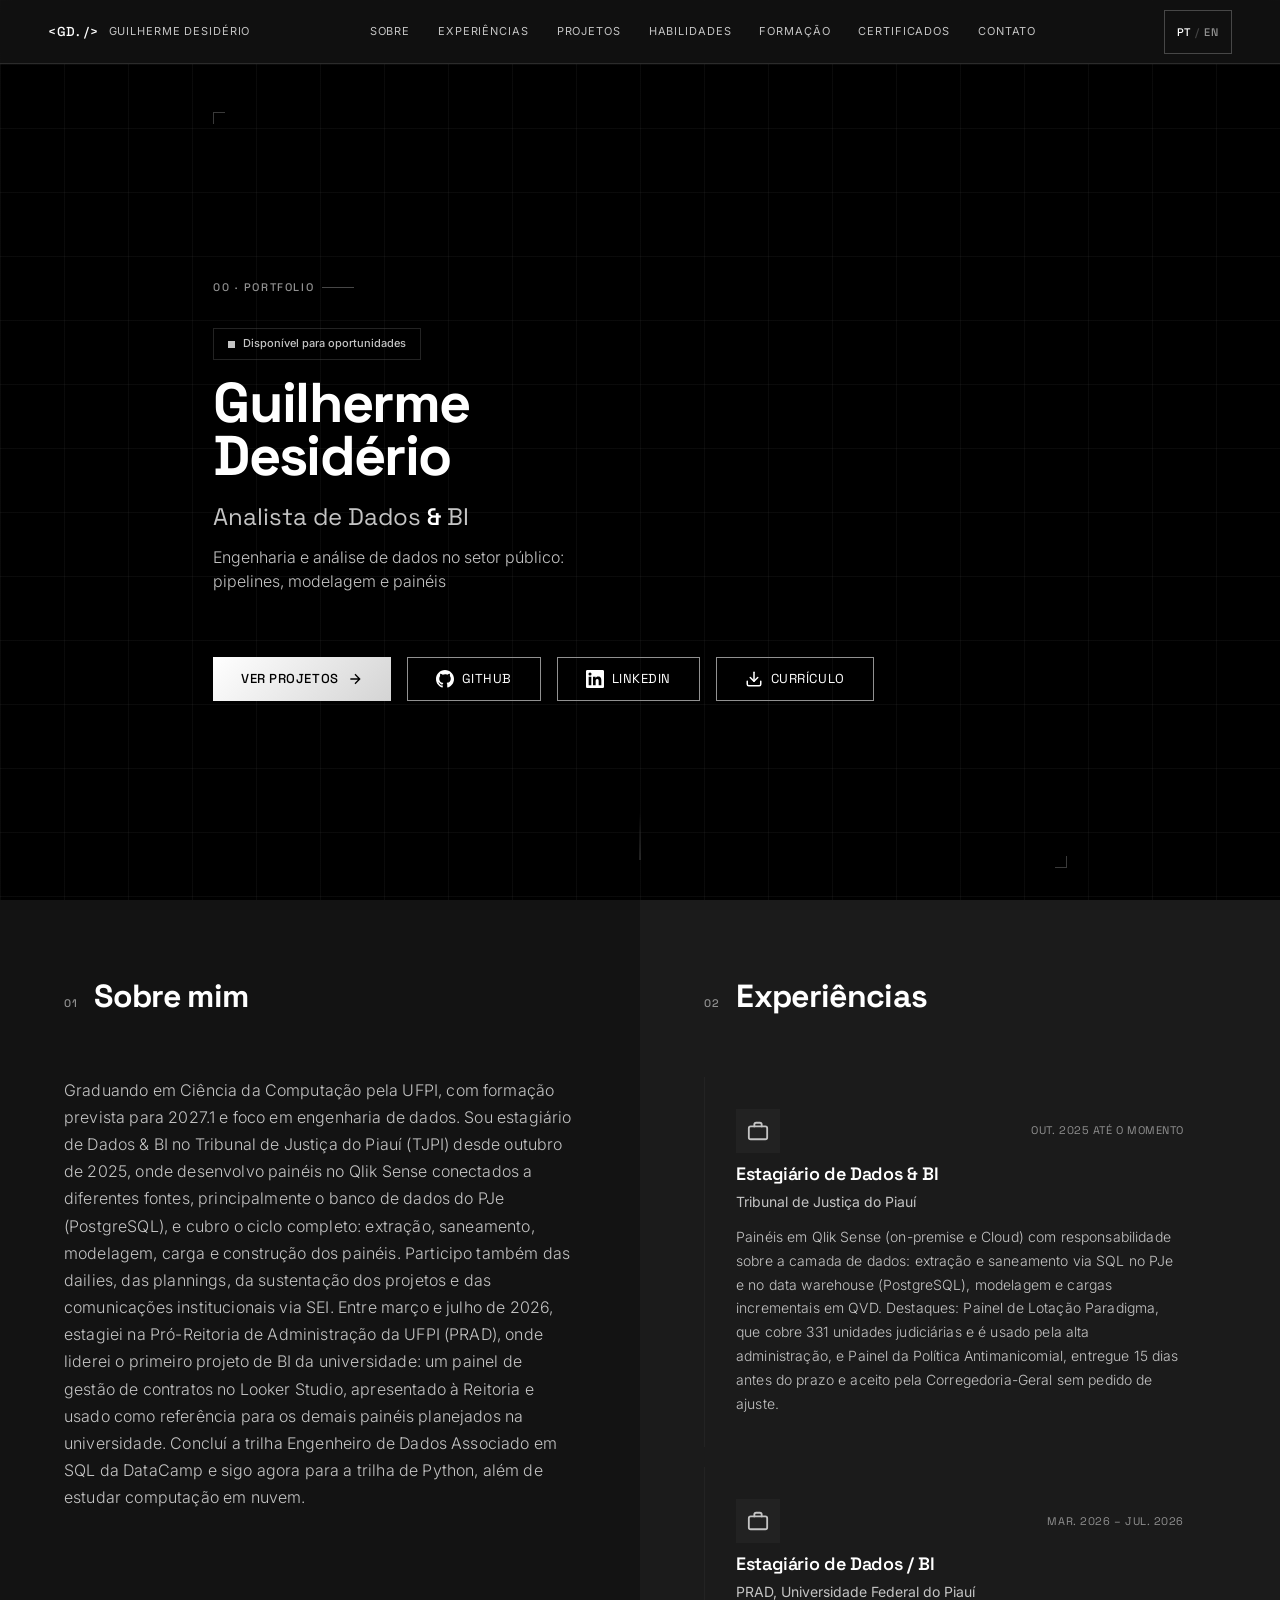
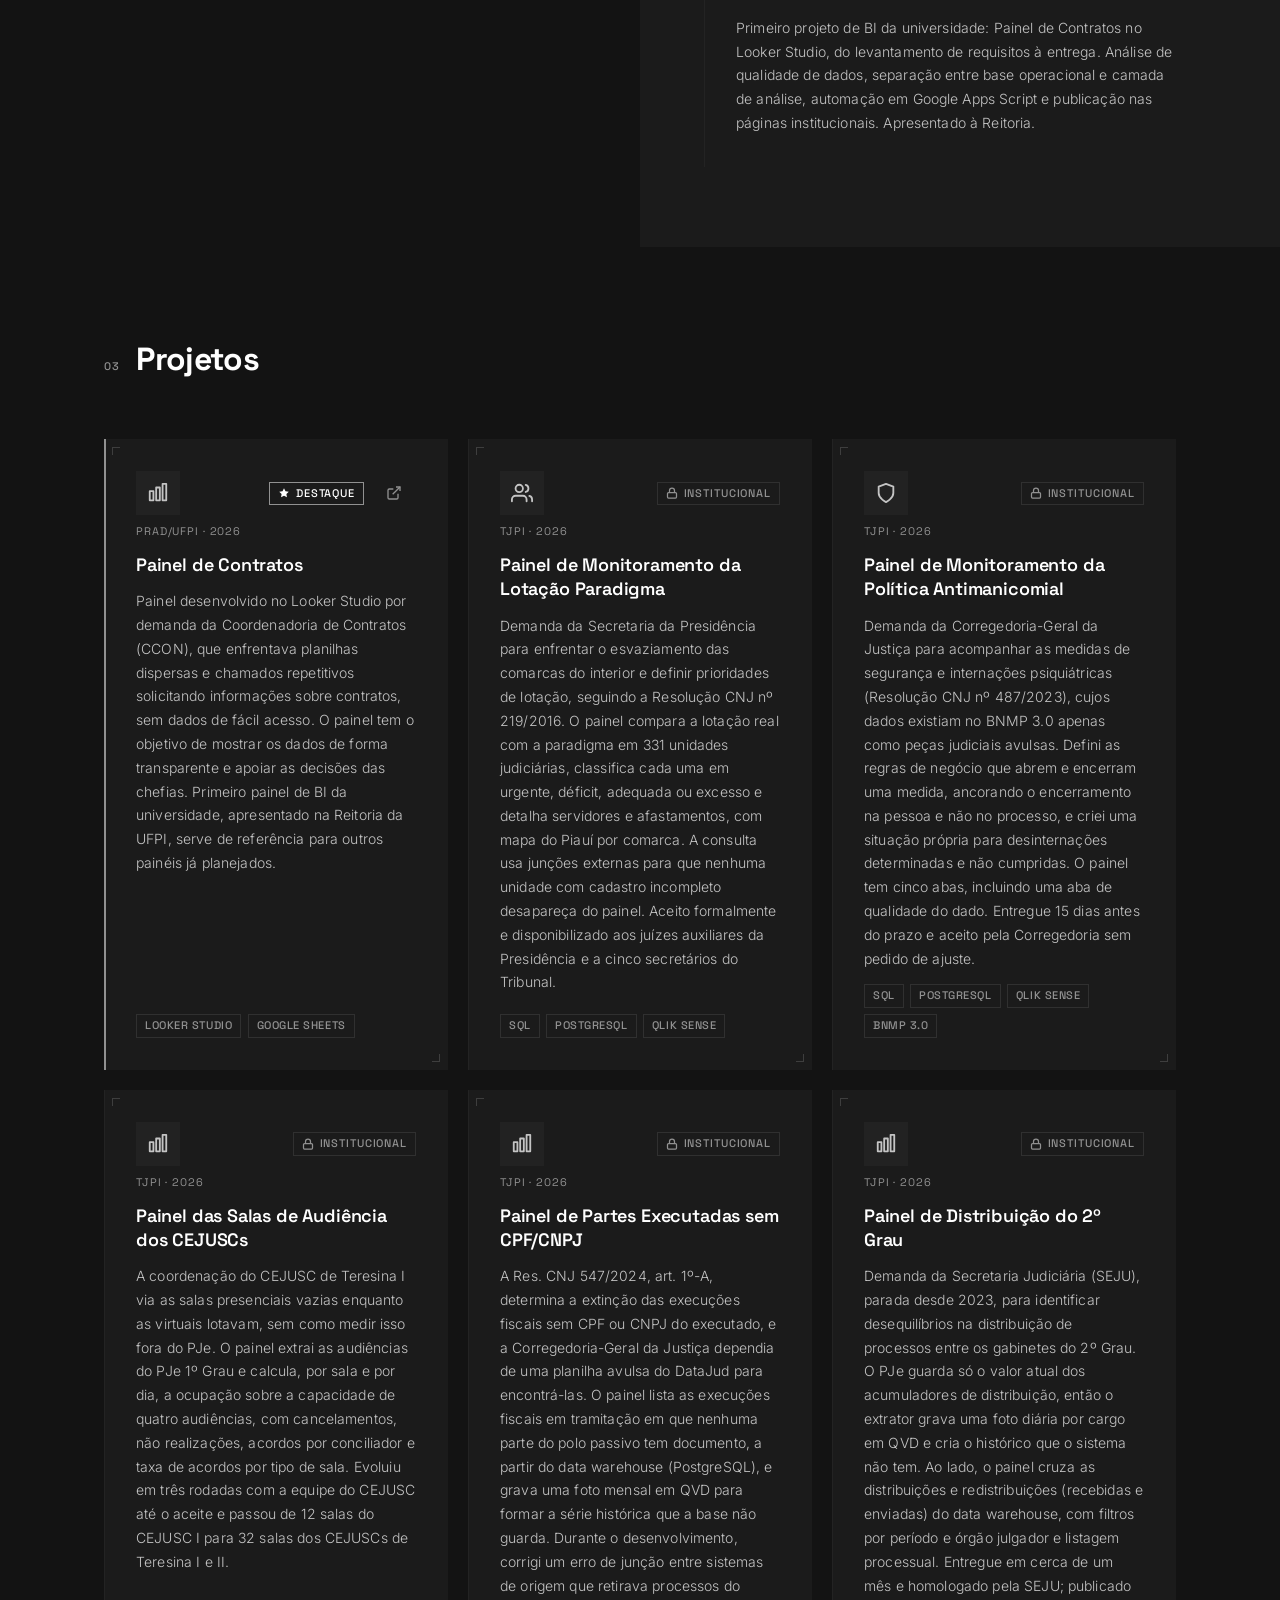
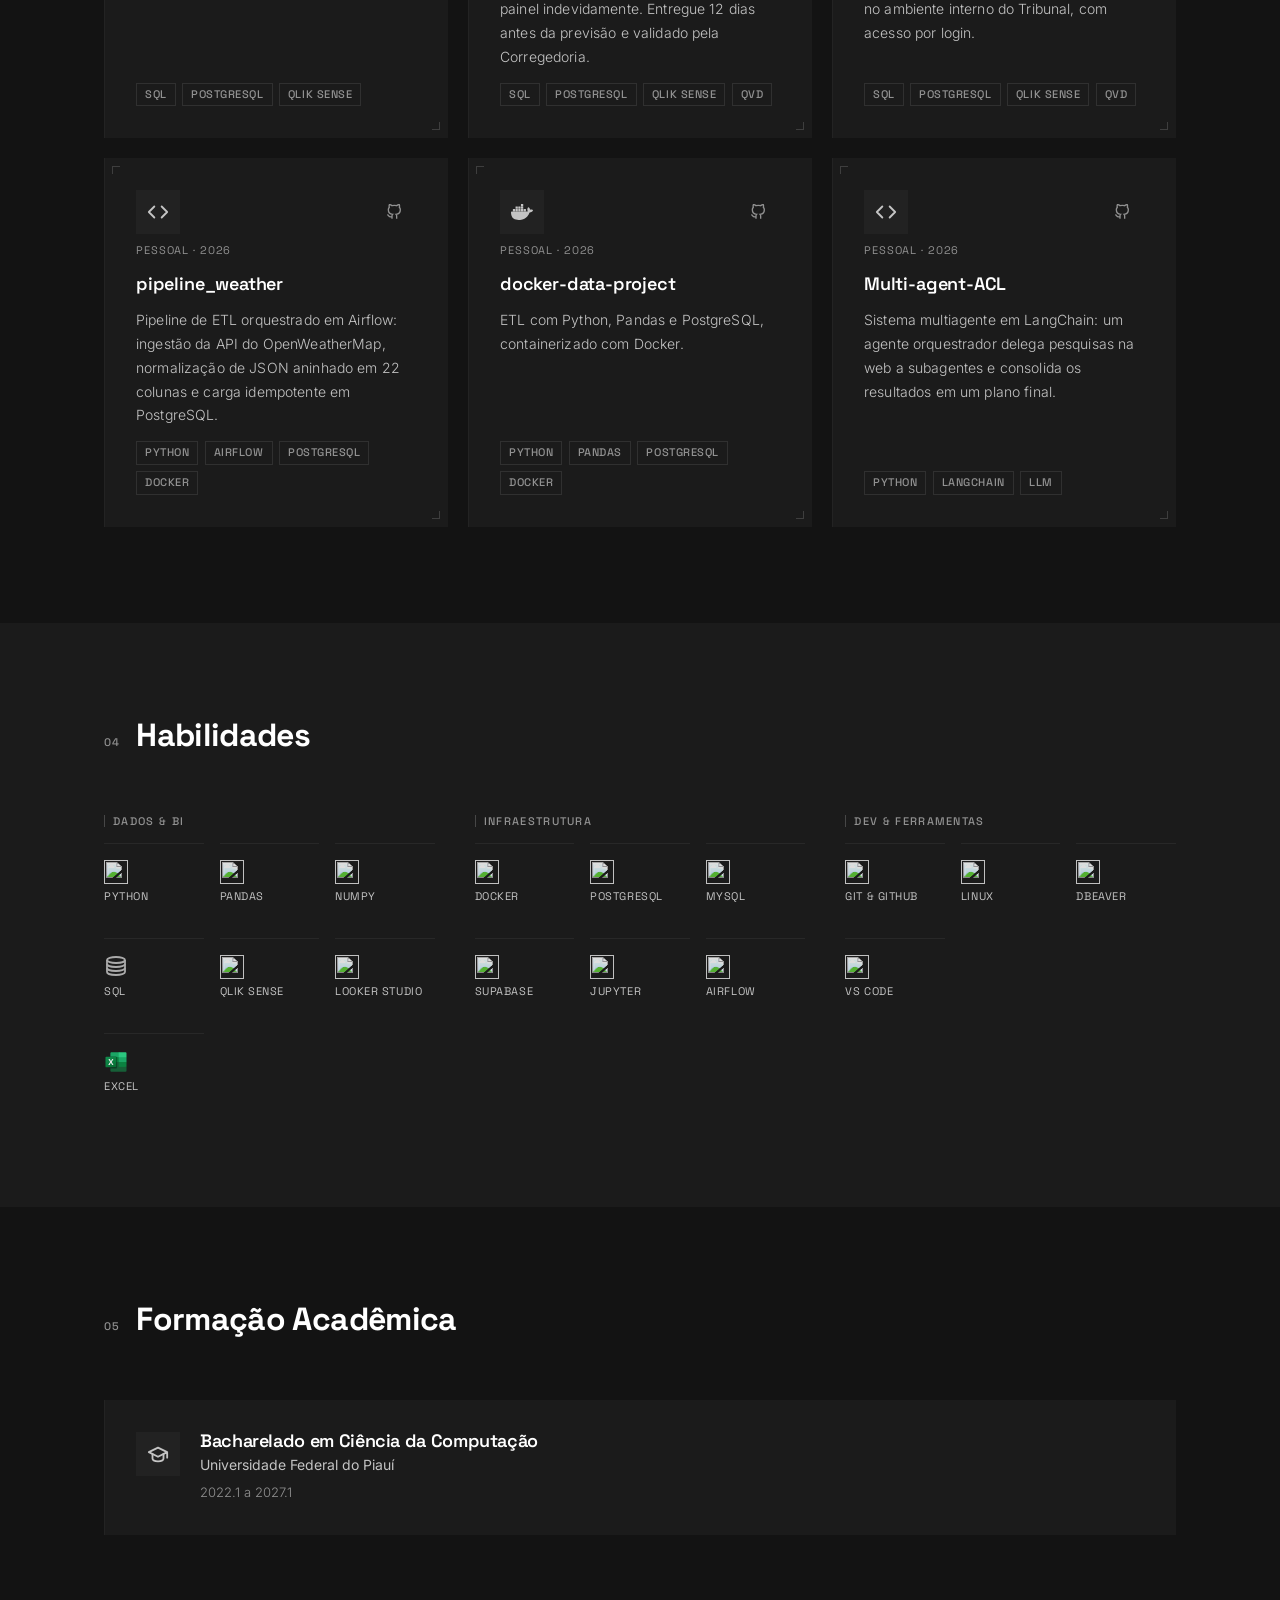
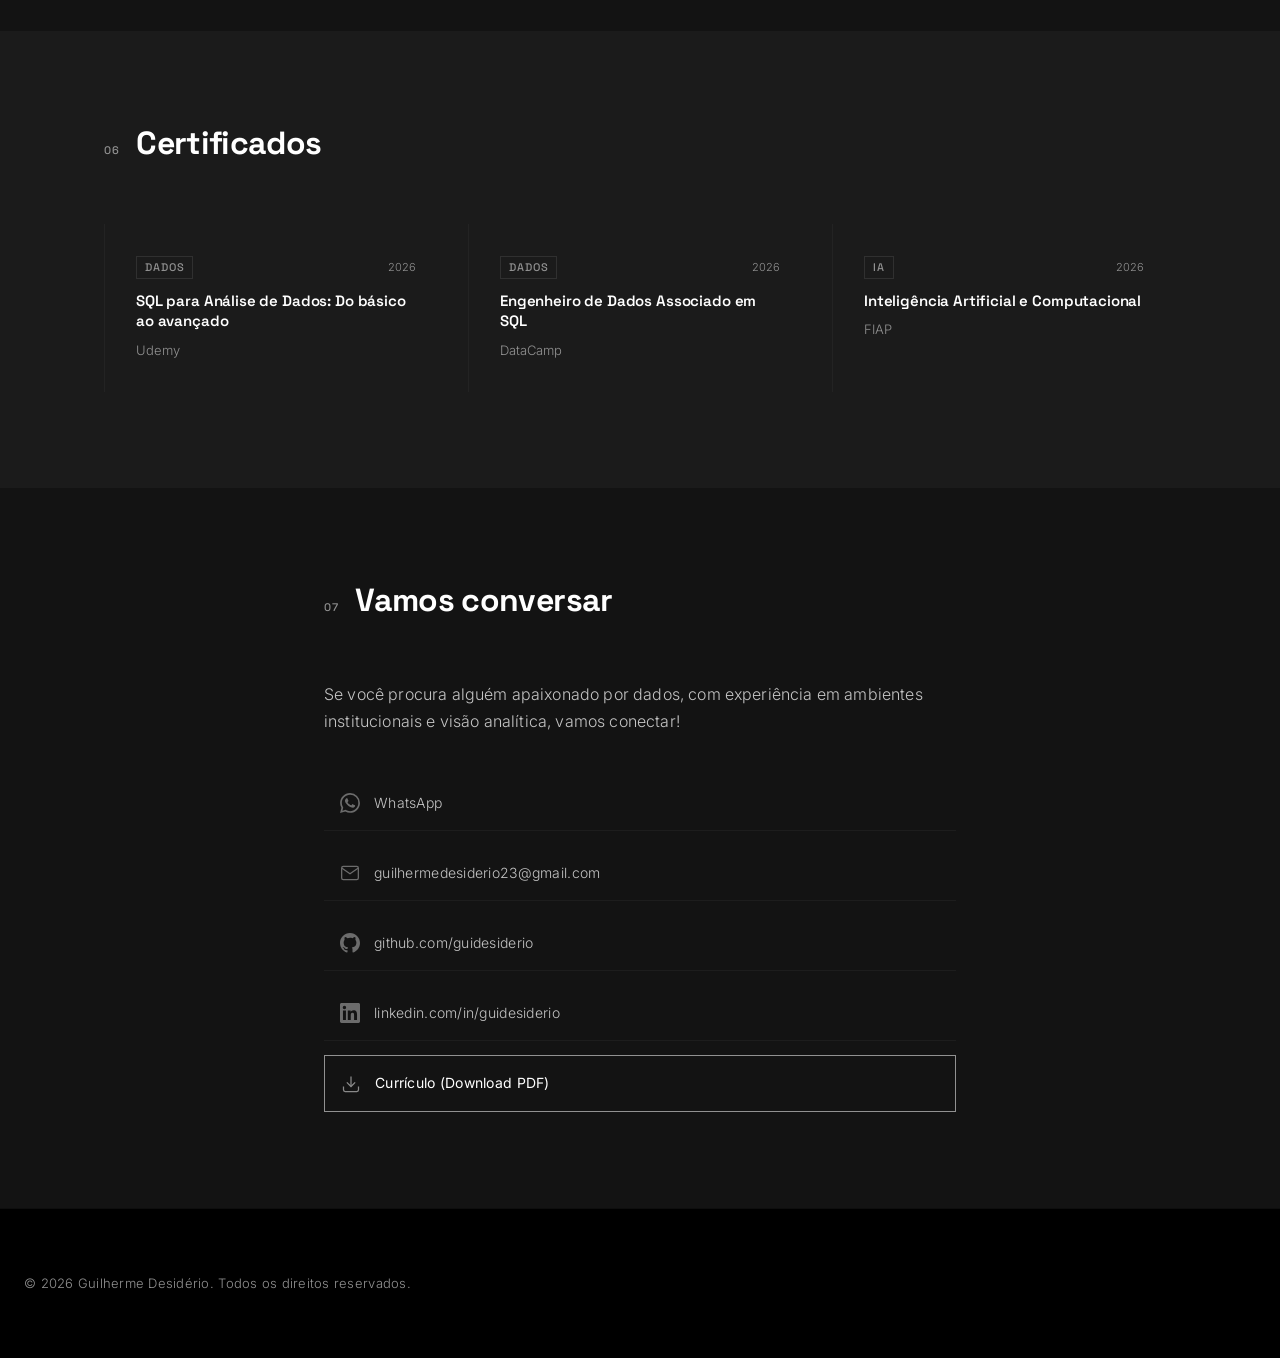
==== commit b9a6a8ee: "content: corrigir tradução da política antimanicomial e citação da Res. 547/2024 - EN: "Deinstitutio" ====
--- a/index.html
+++ b/index.html
@@ -321,7 +321,7 @@
                 <p
                   class="exp-description"
                   data-lang-pt="Painéis em Qlik Sense (on-premise e Cloud) com responsabilidade sobre a camada de dados: extração e saneamento via SQL no PJe e no data warehouse (PostgreSQL), modelagem e cargas incrementais em QVD. Destaques: Painel de Lotação Paradigma, que cobre 331 unidades judiciárias e é usado pela alta administração, e Painel da Política Antimanicomial, entregue 15 dias antes do prazo e aceito pela Corregedoria-Geral sem pedido de ajuste."
-                  data-lang-en="Qlik Sense dashboards (on-premise and Cloud) with ownership of the data layer: SQL extraction and cleansing from PJe and the data warehouse (PostgreSQL), modeling and incremental QVD loads. Highlights: the Staffing Baseline dashboard, covering 331 judicial units and used by the court's senior management, and the Anti-Institutionalization Policy dashboard, delivered 15 days ahead of schedule and accepted by the Inspectorate General with no requested changes."
+                  data-lang-en="Qlik Sense dashboards (on-premise and Cloud) with ownership of the data layer: SQL extraction and cleansing from PJe and the data warehouse (PostgreSQL), modeling and incremental QVD loads. Highlights: the Staffing Baseline dashboard, covering 331 judicial units and used by the court's senior management, and the Deinstitutionalization Policy (CNJ Res. 487/2023) dashboard, delivered 15 days ahead of schedule and accepted by the Inspectorate General with no requested changes."
                 >
                   Painéis em Qlik Sense (on-premise e Cloud) com responsabilidade sobre a camada de
                   dados: extração e saneamento via SQL no PJe e no data warehouse (PostgreSQL),
@@ -590,22 +590,21 @@
               <h3
                 class="card-title"
                 data-lang-pt="Painel de Monitoramento da Política Antimanicomial"
-                data-lang-en="Anti-Institutionalization Policy Monitoring (CNJ Res. 487/2023)"
+                data-lang-en="Deinstitutionalization Policy Monitoring (CNJ Res. 487/2023)"
               >
                 Painel de Monitoramento da Política Antimanicomial
               </h3>
               <p
                 class="card-description"
-                data-lang-pt="Demanda da Corregedoria-Geral da Justiça para acompanhar as medidas de segurança e internações psiquiátricas (Resolução CNJ nº 487/2023), cujos dados existiam no BNMP 3.0 apenas como peças judiciais avulsas. Defini as regras de negócio que abrem e encerram uma medida, ancorando o encerramento na pessoa e não no processo, e criei uma situação própria para desinternações determinadas e não cumpridas. O painel tem cinco abas, incluindo lista nominal com acesso restrito e uma aba de qualidade do dado. Entregue 15 dias antes do prazo e aceito pela Corregedoria sem pedido de ajuste."
-                data-lang-en="Request from the General Inspectorate of Justice to monitor security measures and psychiatric commitments (CNJ Resolution 487/2023), whose data existed in BNMP 3.0 only as scattered court documents. I defined the business rules that open and close a measure, anchoring closure on the person rather than the case, and created a dedicated status for release orders issued but not carried out. The dashboard has five tabs, including a restricted-access named list and a data quality tab. Delivered 15 days ahead of the deadline and accepted by the Inspectorate with no change requests."
+                data-lang-pt="Demanda da Corregedoria-Geral da Justiça para acompanhar as medidas de segurança e internações psiquiátricas (Resolução CNJ nº 487/2023), cujos dados existiam no BNMP 3.0 apenas como peças judiciais avulsas. Defini as regras de negócio que abrem e encerram uma medida, ancorando o encerramento na pessoa e não no processo, e criei uma situação própria para desinternações determinadas e não cumpridas. O painel tem cinco abas, incluindo uma aba de qualidade do dado. Entregue 15 dias antes do prazo e aceito pela Corregedoria sem pedido de ajuste."
+                data-lang-en="Request from the General Inspectorate of Justice to monitor security measures and psychiatric commitments (CNJ Resolution 487/2023), whose data existed in BNMP 3.0 only as scattered court documents. I defined the business rules that open and close a measure, anchoring closure on the person rather than the case, and created a dedicated status for release orders issued but not carried out. The dashboard has five tabs, including a data quality tab. Delivered 15 days ahead of the deadline and accepted by the Inspectorate with no change requests."
               >
                 Demanda da Corregedoria-Geral da Justiça para acompanhar as medidas de segurança e
                 internações psiquiátricas (Resolução CNJ nº 487/2023), cujos dados existiam no BNMP
                 3.0 apenas como peças judiciais avulsas. Defini as regras de negócio que abrem e
                 encerram uma medida, ancorando o encerramento na pessoa e não no processo, e criei
                 uma situação própria para desinternações determinadas e não cumpridas. O painel tem
-                cinco abas, incluindo lista nominal com acesso restrito e uma aba de qualidade do
-                dado. Entregue 15 dias antes do prazo e aceito pela Corregedoria sem pedido de
+                cinco abas, incluindo uma aba de qualidade do dado. Entregue 15 dias antes do prazo e aceito pela Corregedoria sem pedido de
                 ajuste.
               </p>
               <div class="card-tags">
@@ -739,11 +738,11 @@
               </h3>
               <p
                 class="card-description"
-                data-lang-pt="A Resolução CNJ nº 617/2025 acrescentou à Resolução nº 547/2024 a extinção das execuções fiscais sem CPF ou CNPJ do executado, e a Corregedoria-Geral da Justiça dependia de uma planilha avulsa do DataJud para encontrá-las. O painel lista as execuções fiscais em tramitação em que nenhuma parte do polo passivo tem documento, a partir do data warehouse (PostgreSQL), e grava uma foto mensal em QVD para formar a série histórica que a base não guarda. Durante o desenvolvimento, corrigi um erro de junção entre sistemas de origem que retirava processos do painel indevidamente. Entregue 12 dias antes da previsão e validado pela Corregedoria."
-                data-lang-en="CNJ Resolution 617/2025 added to Resolution 547/2024 the dismissal of tax enforcement cases where the defendant has no CPF or CNPJ, and the General Inspectorate of Justice relied on an ad hoc DataJud spreadsheet to find them. The dashboard lists active tax enforcement cases in which no defendant has a document, from the data warehouse (PostgreSQL), and stores a monthly snapshot in QVD to build the historical series the source does not keep. During development, I fixed a join error across source systems that was wrongly dropping cases from the dashboard. Delivered 12 days ahead of schedule and validated by the Inspectorate."
-              >
-                A Resolução CNJ nº 617/2025 acrescentou à Resolução nº 547/2024 a extinção das
-                execuções fiscais sem CPF ou CNPJ do executado, e a Corregedoria-Geral da Justiça
+                data-lang-pt="A Res. CNJ 547/2024, art. 1º-A, determina a extinção das execuções fiscais sem CPF ou CNPJ do executado, e a Corregedoria-Geral da Justiça dependia de uma planilha avulsa do DataJud para encontrá-las. O painel lista as execuções fiscais em tramitação em que nenhuma parte do polo passivo tem documento, a partir do data warehouse (PostgreSQL), e grava uma foto mensal em QVD para formar a série histórica que a base não guarda. Durante o desenvolvimento, corrigi um erro de junção entre sistemas de origem que retirava processos do painel indevidamente. Entregue 12 dias antes da previsão e validado pela Corregedoria."
+                data-lang-en="CNJ Res. 547/2024, art. 1-A, requires the dismissal of tax enforcement cases where the defendant has no CPF or CNPJ, and the General Inspectorate of Justice relied on an ad hoc DataJud spreadsheet to find them. The dashboard lists active tax enforcement cases in which no defendant has a document, from the data warehouse (PostgreSQL), and stores a monthly snapshot in QVD to build the historical series the source does not keep. During development, I fixed a join error across source systems that was wrongly dropping cases from the dashboard. Delivered 12 days ahead of schedule and validated by the Inspectorate."
+              >
+                A Res. CNJ 547/2024, art. 1º-A, determina a extinção das execuções fiscais sem CPF
+                ou CNPJ do executado, e a Corregedoria-Geral da Justiça
                 dependia de uma planilha avulsa do DataJud para encontrá-las. O painel lista as
                 execuções fiscais em tramitação em que nenhuma parte do polo passivo tem documento, a
                 partir do data warehouse (PostgreSQL), e grava uma foto mensal em QVD para formar a
